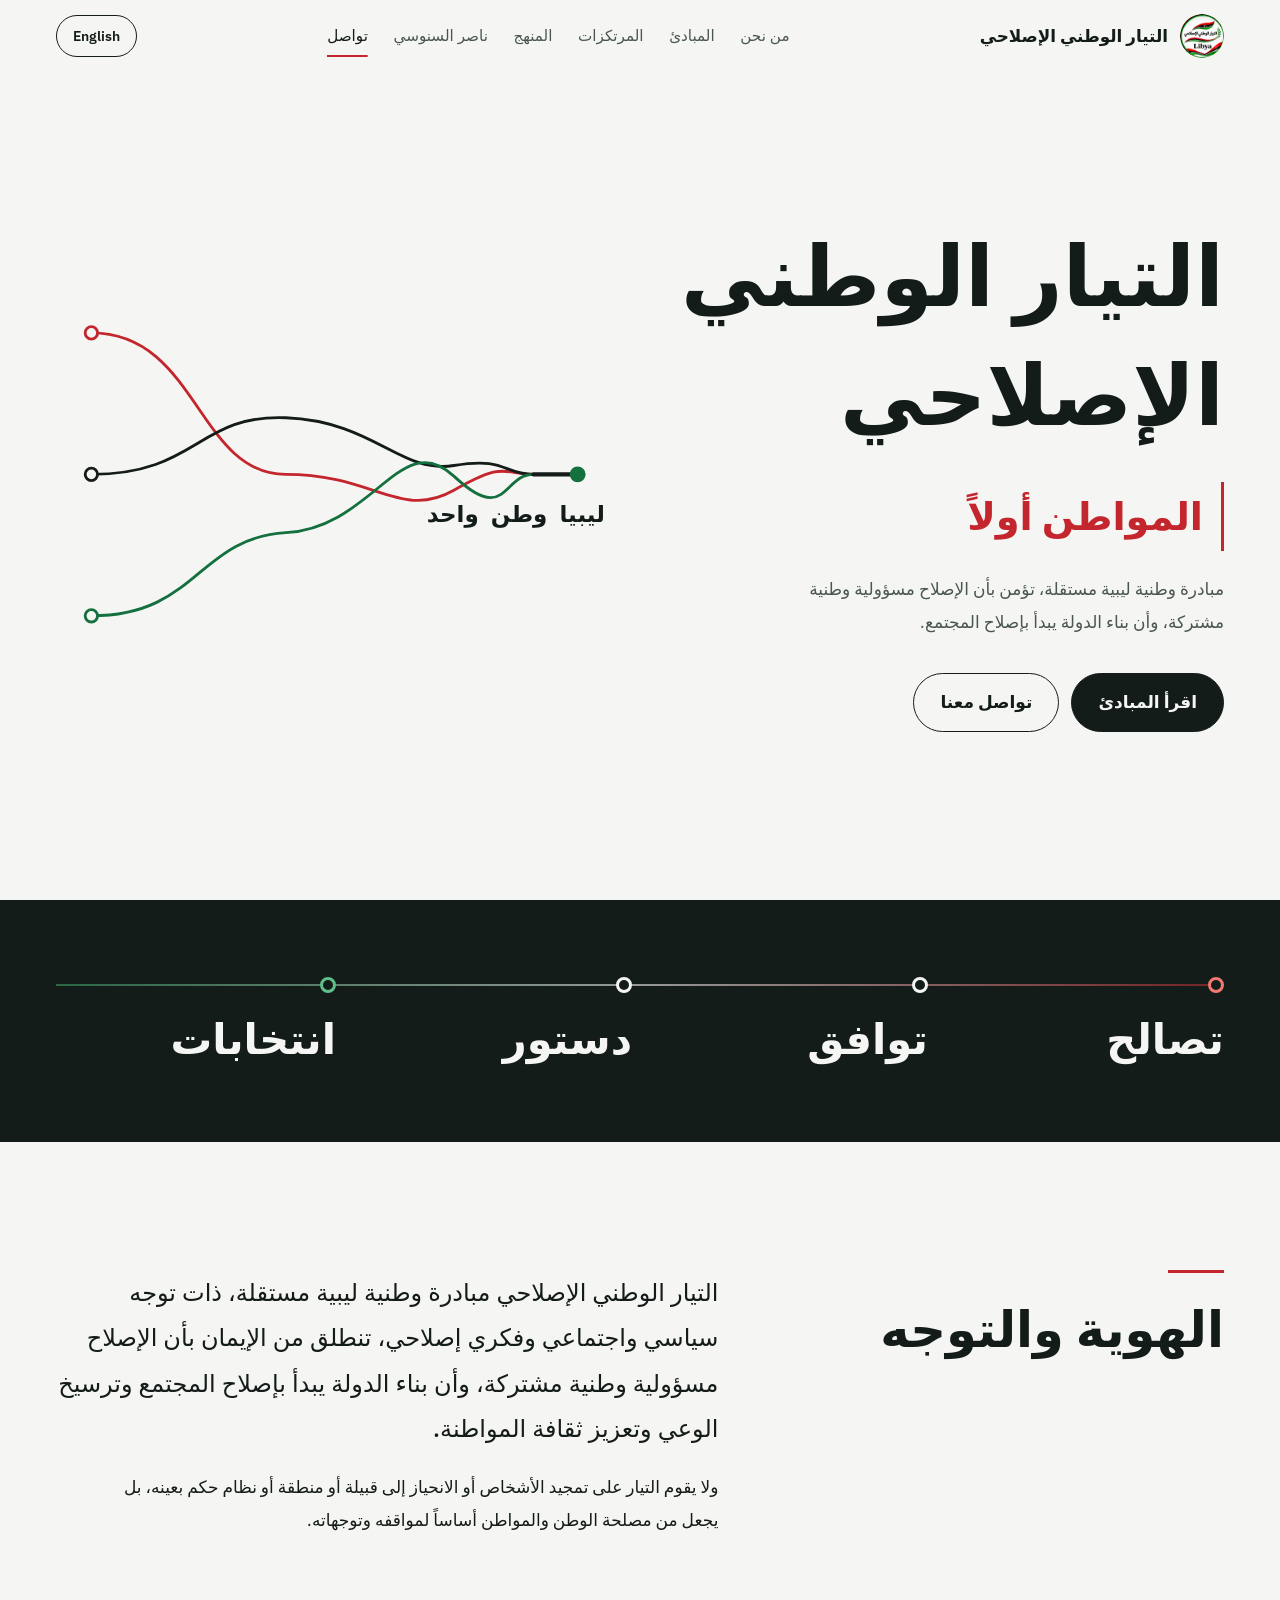
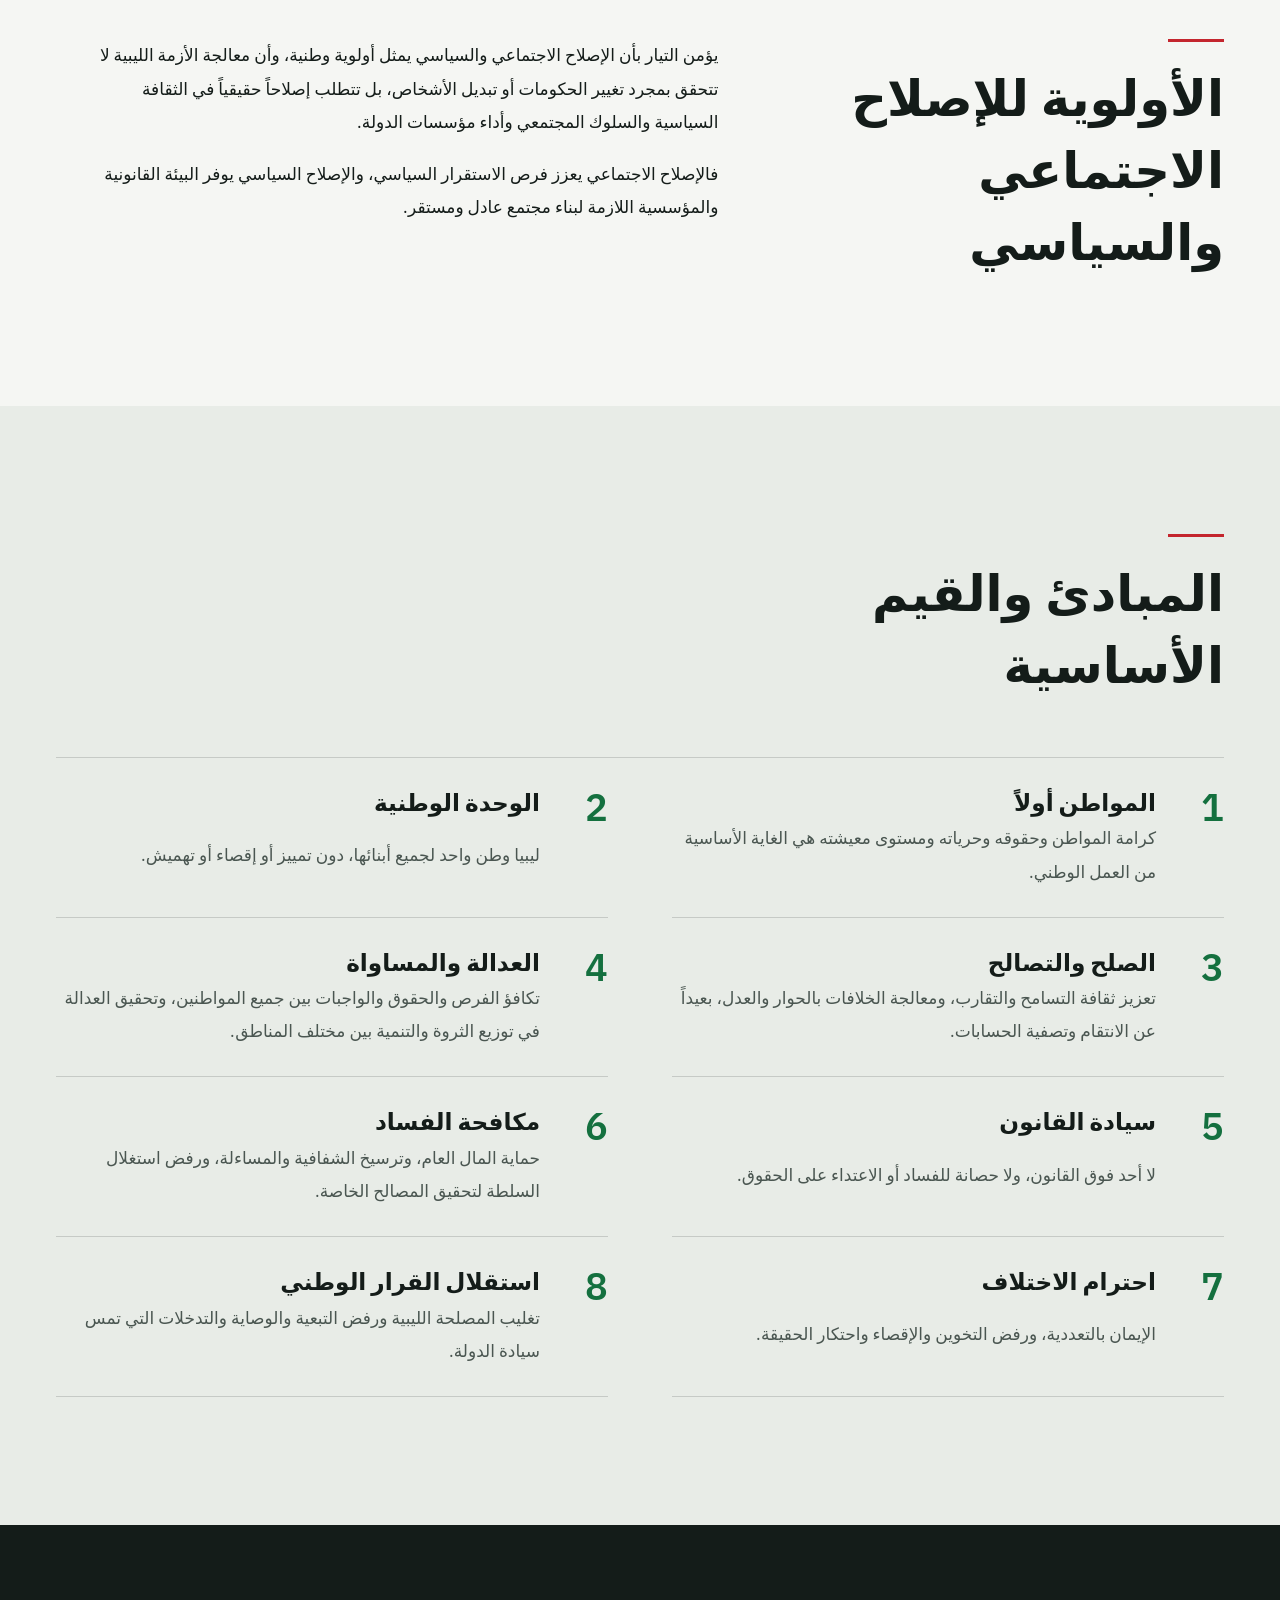
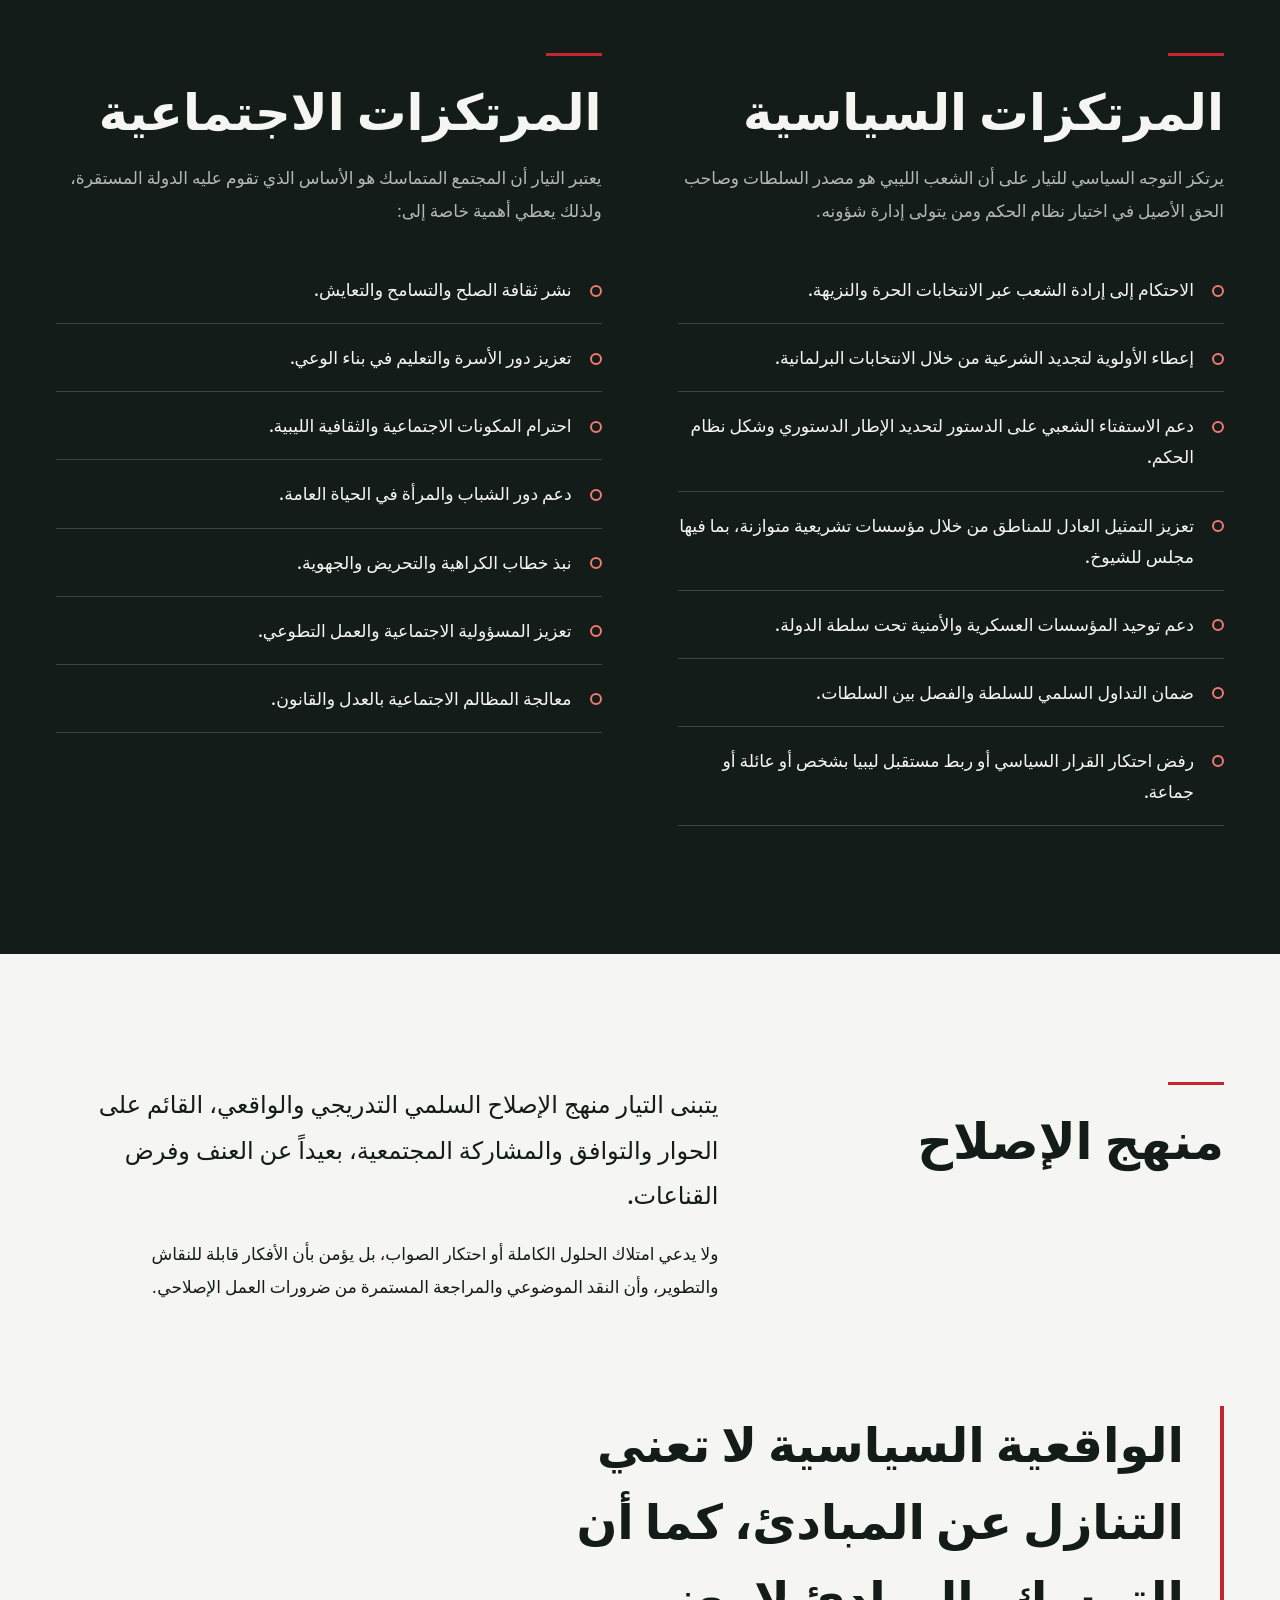
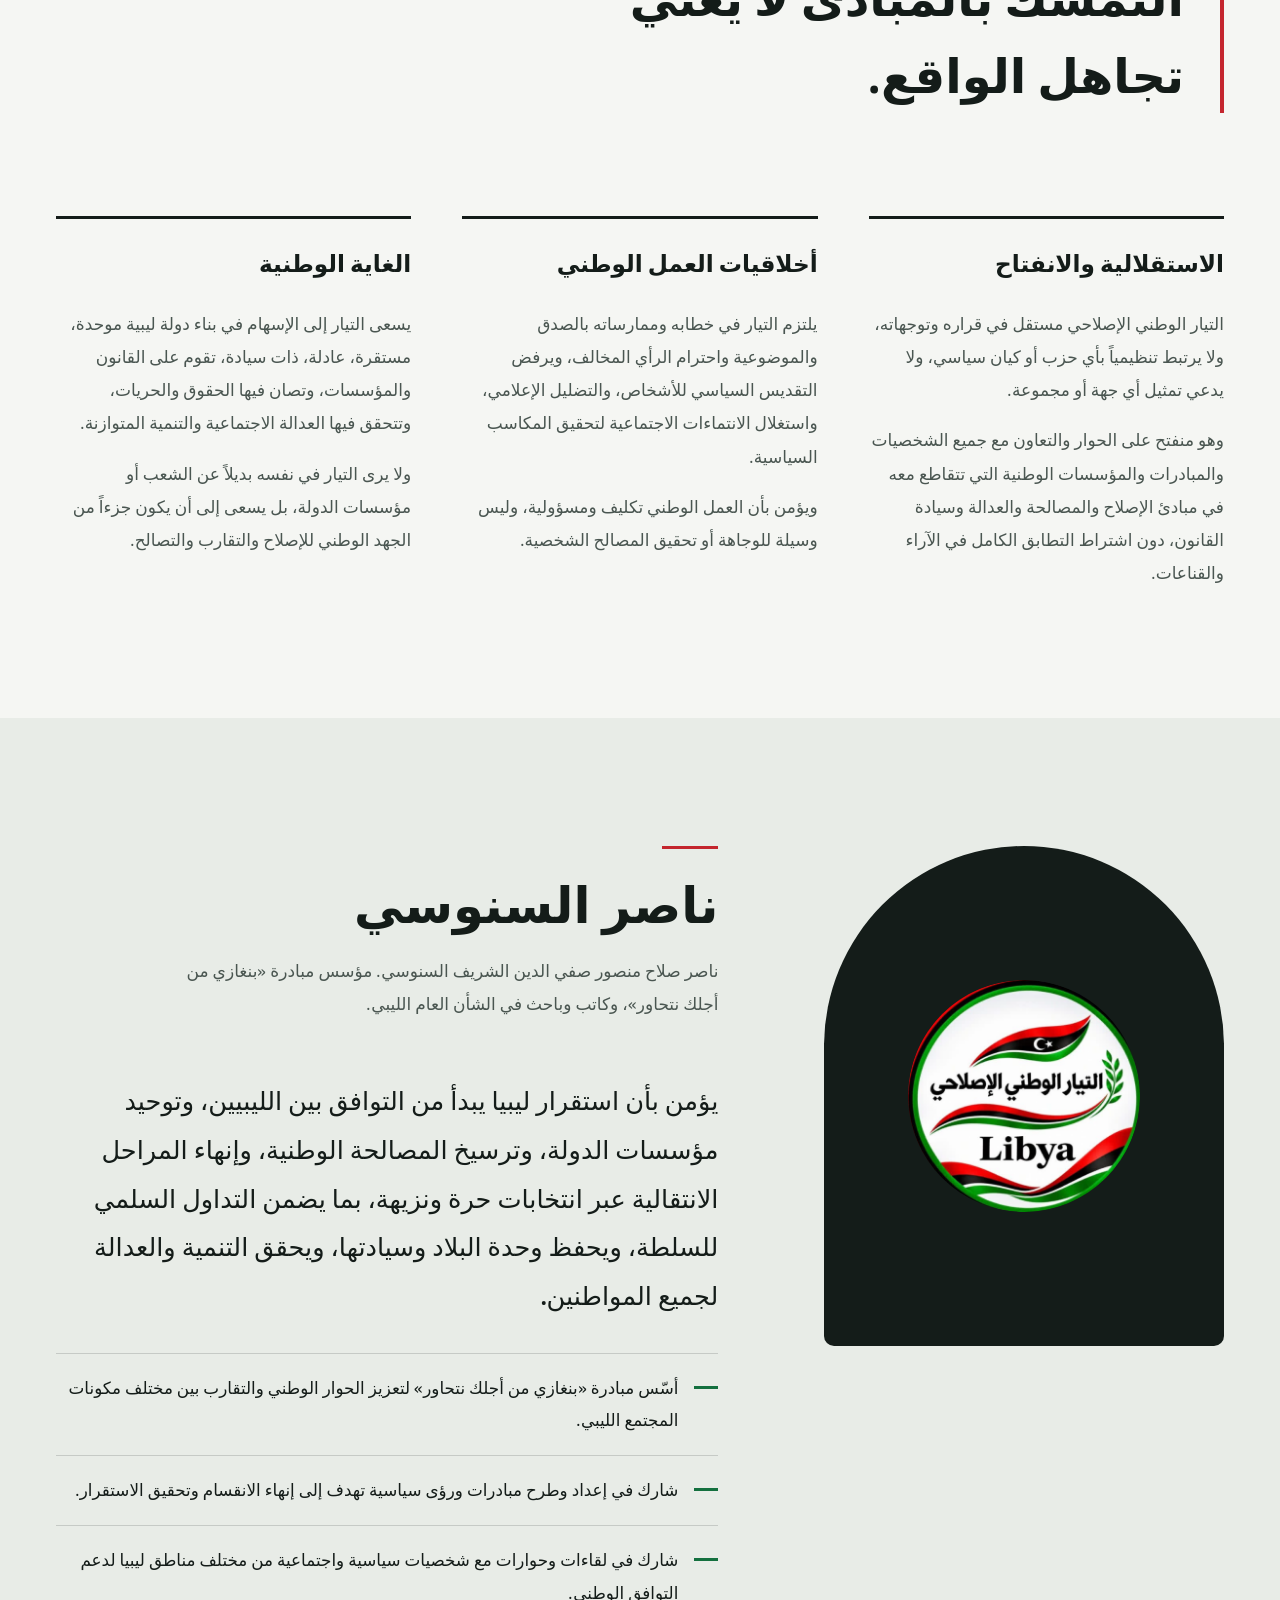
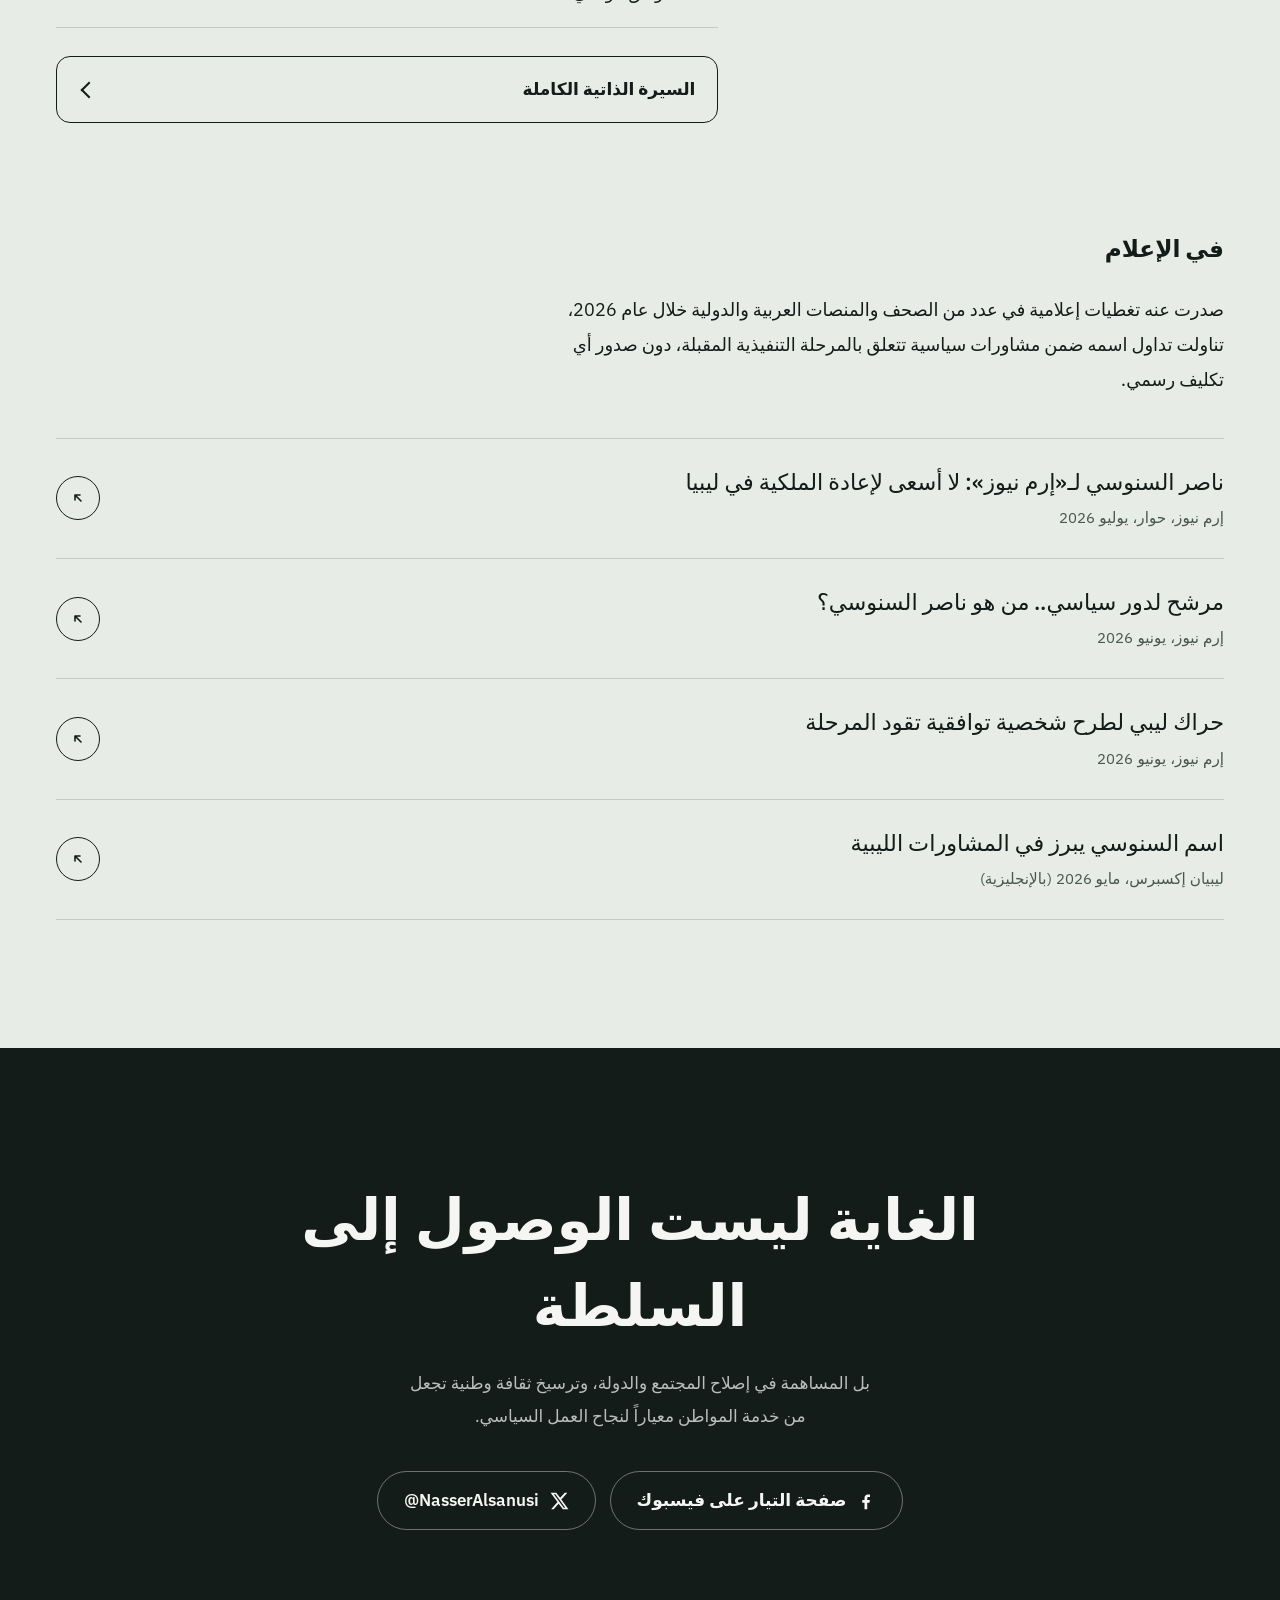
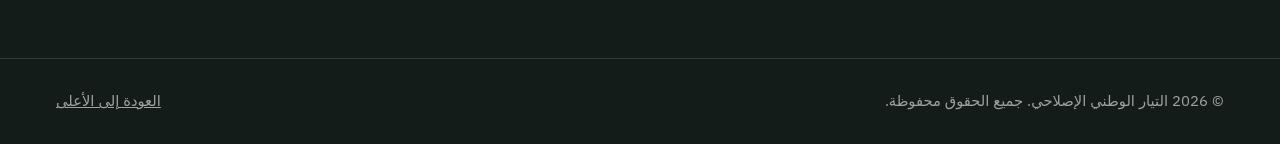
==== index.html @ 9b2177c9 "Add National Reform Current website (Arabic / English) Bilingual single-page site led by the movemen" ====
<!DOCTYPE html>
<html lang="ar" dir="rtl" class="no-js">
<head>
<meta charset="utf-8">
<meta name="viewport" content="width=device-width, initial-scale=1, viewport-fit=cover">
<title>التيار الوطني الإصلاحي | المواطن أولاً</title>
<meta name="description" content="التيار الوطني الإصلاحي: مبادرة وطنية ليبية مستقلة. تصالح، توافق، دستور، انتخابات. The National Reform Current: an independent Libyan national initiative. Reconciliation, consensus, constitution, elections.">
<meta name="theme-color" content="#F5F6F3">
<link rel="canonical" href="https://sheedosa.github.io/national-reform-current/">
<link rel="icon" href="assets/logo-112.png" type="image/png">
<link rel="apple-touch-icon" href="assets/logo.png">
<meta property="og:type" content="website">
<meta property="og:title" content="التيار الوطني الإصلاحي | National Reform Current">
<meta property="og:description" content="المواطن أولاً. تصالح، توافق، دستور، انتخابات.">
<meta property="og:url" content="https://sheedosa.github.io/national-reform-current/">
<meta property="og:image" content="https://sheedosa.github.io/national-reform-current/assets/og.png">
<meta property="og:locale" content="ar_LY">
<meta property="og:locale:alternate" content="en_GB">
<meta name="twitter:card" content="summary_large_image">
<link rel="preload" href="assets/fonts/reem-kufi-arabic-700-normal.woff2" as="font" type="font/woff2" crossorigin>
<link rel="preload" href="assets/fonts/ibm-plex-sans-arabic-arabic-400-normal.woff2" as="font" type="font/woff2" crossorigin>
<script>
(function(){var d=document.documentElement,l=null;d.classList.remove('no-js');d.classList.add('js');
try{l=new URLSearchParams(location.search).get('lang')||localStorage.getItem('lang')}catch(e){}
if(l==='en'){d.lang='en';d.dir='ltr';document.title='National Reform Current | The citizen first'}})();
</script>
<link rel="stylesheet" href="assets/styles.css">
<script type="application/ld+json">
{"@context":"https://schema.org","@type":"Organization","name":"التيار الوطني الإصلاحي","alternateName":"National Reform Current","slogan":"المواطن أولاً","description":"An independent Libyan national initiative with a reformist political, social and intellectual outlook.","url":"https://sheedosa.github.io/national-reform-current/","logo":"https://sheedosa.github.io/national-reform-current/assets/logo.png","areaServed":"Libya"}
</script>
</head>
<body>
<a class="skip" href="#main"><span class="ar">تخطَّ إلى المحتوى</span><span class="en">Skip to content</span></a>
<div class="thread" aria-hidden="true"><i></i></div>

<header class="site-header">
  <div class="wrap bar">
    <a class="brand" href="#top">
      <img src="assets/logo-112.png" width="44" height="44" alt="">
      <span class="nm"><span class="ar">التيار الوطني الإصلاحي</span><span class="en">National Reform Current</span></span>
    </a>
    <nav class="nav" id="nav" aria-label="Main">
      <a href="#identity"><span class="ar">من نحن</span><span class="en">Who we are</span></a>
      <a href="#principles"><span class="ar">المبادئ</span><span class="en">Principles</span></a>
      <a href="#foundations"><span class="ar">المرتكزات</span><span class="en">Foundations</span></a>
      <a href="#approach"><span class="ar">المنهج</span><span class="en">Approach</span></a>
      <a href="#nasser"><span class="ar">ناصر السنوسي</span><span class="en">Nasser Al-Senussi</span></a>
      <a href="#contact"><span class="ar">تواصل</span><span class="en">Contact</span></a>
    </nav>
    <div class="tools">
      <button class="lang" type="button"><span class="ar" lang="en">English</span><span class="en" lang="ar">العربية</span></button>
      <button class="menu-btn" type="button" aria-controls="nav" aria-expanded="false" aria-label="Menu"><span></span><span></span></button>
    </div>
  </div>
</header>

<main id="main">

<!-- ================= HERO ================= -->
<section class="hero" id="top">
  <div class="wrap hero-grid">
    <div>
      <h1>
        <span class="ar"><span class="l"><span>التيار الوطني</span></span><span class="l"><span>الإصلاحي</span></span></span>
        <span class="en"><span class="l"><span>National</span></span><span class="l"><span>Reform Current</span></span></span>
      </h1>
      <p class="lead fade d1">
        <span class="ar">المواطن أولاً</span>
        <span class="en">The citizen first</span>
      </p>
      <p class="roles fade d3">
        <span class="ar">مبادرة وطنية ليبية مستقلة، تؤمن بأن الإصلاح مسؤولية وطنية مشتركة، وأن بناء الدولة يبدأ بإصلاح المجتمع.</span>
        <span class="en">An independent Libyan national initiative, founded on the belief that reform is a shared national responsibility and that building the state begins with reforming society.</span>
      </p>
      <div class="cta fade d4">
        <a class="btn solid" href="#principles"><span class="ar">اقرأ المبادئ</span><span class="en">Read the principles</span></a>
        <a class="btn ghost" href="#contact"><span class="ar">تواصل معنا</span><span class="en">Contact us</span></a>
      </div>
    </div>

    <div class="weave" aria-hidden="true">
      <svg viewBox="0 70 600 460" role="presentation">
        <g class="flip">
          <path class="s1 draw" pathLength="1" d="M40,140 C160,140 160,300 260,300 S390,352 450,318 S505,300 540,300"/>
          <path class="s2 draw" pathLength="1" d="M40,300 C160,300 160,232 260,236 S390,300 450,290 S505,300 540,300"/>
          <path class="s3 draw" pathLength="1" d="M40,460 C160,460 160,372 260,366 S390,246 450,302 S505,300 540,300"/>
          <path class="one draw" pathLength="1" d="M540,300 H582"/>
          <circle class="dot s1" cx="40" cy="140" r="7"/><circle class="dot s2" cx="40" cy="300" r="7"/><circle class="dot s3" cx="40" cy="460" r="7"/>
          <circle class="ring" cx="590" cy="300" r="9"/>
        </g>
        <g class="ar" text-anchor="middle" direction="rtl">
          <text class="goal" x="520" y="354" word-spacing="8">ليبيا وطن واحد</text>
        </g>
        <g class="en" text-anchor="middle" direction="ltr">
          <text class="goal" x="92" y="354">One homeland</text>
        </g>
      </svg>
    </div>
  </div>
</section>

<!-- ================= SLOGAN ================= -->
<section class="slogan dark" aria-label="Slogan">
  <div class="wrap">
    <ol class="steps reveal">
      <li><span class="ar">تصالح</span><span class="en">Reconciliation</span></li>
      <li><span class="ar">توافق</span><span class="en">Consensus</span></li>
      <li><span class="ar">دستور</span><span class="en">Constitution</span></li>
      <li><span class="ar">انتخابات</span><span class="en">Elections</span></li>
    </ol>
  </div>
</section>

<!-- ================= IDENTITY ================= -->
<section class="section" id="identity">
  <div class="wrap split">
    <div class="head reveal">
      <h2><span class="ar">الهوية والتوجه</span><span class="en">Identity and direction</span></h2>
    </div>
    <div class="prose reveal">
      <p class="big">
        <span class="ar">التيار الوطني الإصلاحي مبادرة وطنية ليبية مستقلة، ذات توجه سياسي واجتماعي وفكري إصلاحي، تنطلق من الإيمان بأن الإصلاح مسؤولية وطنية مشتركة، وأن بناء الدولة يبدأ بإصلاح المجتمع وترسيخ الوعي وتعزيز ثقافة المواطنة.</span>
        <span class="en">The National Reform Current is an independent Libyan national initiative with a reformist political, social and intellectual outlook. It starts from the belief that reform is a shared national responsibility, and that building the state begins with reforming society, deepening awareness and strengthening a culture of citizenship.</span>
      </p>
      <p>
        <span class="ar">ولا يقوم التيار على تمجيد الأشخاص أو الانحياز إلى قبيلة أو منطقة أو نظام حكم بعينه، بل يجعل من مصلحة الوطن والمواطن أساساً لمواقفه وتوجهاته.</span>
        <span class="en">The Current is not built on glorifying individuals, nor on siding with any tribe, region or particular system of government. The interest of the country and the citizen is the basis of its positions.</span>
      </p>
    </div>
  </div>
  <div class="wrap split gap-top">
    <div class="head reveal">
      <h2><span class="ar">الأولوية للإصلاح الاجتماعي والسياسي</span><span class="en">Social and political reform come first</span></h2>
    </div>
    <div class="prose reveal">
      <p>
        <span class="ar">يؤمن التيار بأن الإصلاح الاجتماعي والسياسي يمثل أولوية وطنية، وأن معالجة الأزمة الليبية لا تتحقق بمجرد تغيير الحكومات أو تبديل الأشخاص، بل تتطلب إصلاحاً حقيقياً في الثقافة السياسية والسلوك المجتمعي وأداء مؤسسات الدولة.</span>
        <span class="en">The Current holds that social and political reform is a national priority. The Libyan crisis will not be resolved simply by changing governments or replacing individuals; it requires real reform of political culture, social conduct and the performance of state institutions.</span>
      </p>
      <p>
        <span class="ar">فالإصلاح الاجتماعي يعزز فرص الاستقرار السياسي، والإصلاح السياسي يوفر البيئة القانونية والمؤسسية اللازمة لبناء مجتمع عادل ومستقر.</span>
        <span class="en">Social reform improves the chances of political stability, and political reform provides the legal and institutional environment needed to build a just and stable society.</span>
      </p>
    </div>
  </div>
</section>

<!-- ================= PRINCIPLES ================= -->
<section class="section tint" id="principles">
  <div class="wrap">
    <div class="head reveal">
      <h2><span class="ar">المبادئ والقيم الأساسية</span><span class="en">Core principles and values</span></h2>
    </div>
    <ol class="principles reveal">
      <li><h3><span class="ar">المواطن أولاً</span><span class="en">The citizen first</span></h3><p><span class="ar">كرامة المواطن وحقوقه وحرياته ومستوى معيشته هي الغاية الأساسية من العمل الوطني.</span><span class="en">The citizen’s dignity, rights, freedoms and standard of living are the fundamental purpose of national work.</span></p></li>
      <li><h3><span class="ar">الوحدة الوطنية</span><span class="en">National unity</span></h3><p><span class="ar">ليبيا وطن واحد لجميع أبنائها، دون تمييز أو إقصاء أو تهميش.</span><span class="en">Libya is one homeland for all its people, without discrimination, exclusion or marginalisation.</span></p></li>
      <li><h3><span class="ar">الصلح والتصالح</span><span class="en">Peace and reconciliation</span></h3><p><span class="ar">تعزيز ثقافة التسامح والتقارب، ومعالجة الخلافات بالحوار والعدل، بعيداً عن الانتقام وتصفية الحسابات.</span><span class="en">Promoting a culture of tolerance and rapprochement, and resolving disputes through dialogue and justice, far from revenge and score-settling.</span></p></li>
      <li><h3><span class="ar">العدالة والمساواة</span><span class="en">Justice and equality</span></h3><p><span class="ar">تكافؤ الفرص والحقوق والواجبات بين جميع المواطنين، وتحقيق العدالة في توزيع الثروة والتنمية بين مختلف المناطق.</span><span class="en">Equal opportunities, rights and duties for all citizens, and a fair distribution of wealth and development across the regions.</span></p></li>
      <li><h3><span class="ar">سيادة القانون</span><span class="en">Rule of law</span></h3><p><span class="ar">لا أحد فوق القانون، ولا حصانة للفساد أو الاعتداء على الحقوق.</span><span class="en">No one is above the law, and there is no immunity for corruption or the violation of rights.</span></p></li>
      <li><h3><span class="ar">مكافحة الفساد</span><span class="en">Fighting corruption</span></h3><p><span class="ar">حماية المال العام، وترسيخ الشفافية والمساءلة، ورفض استغلال السلطة لتحقيق المصالح الخاصة.</span><span class="en">Protecting public money, entrenching transparency and accountability, and rejecting the use of power for private gain.</span></p></li>
      <li><h3><span class="ar">احترام الاختلاف</span><span class="en">Respect for difference</span></h3><p><span class="ar">الإيمان بالتعددية، ورفض التخوين والإقصاء واحتكار الحقيقة.</span><span class="en">Belief in pluralism, and rejection of accusations of treason, exclusion and any monopoly on truth.</span></p></li>
      <li><h3><span class="ar">استقلال القرار الوطني</span><span class="en">Independent national decision-making</span></h3><p><span class="ar">تغليب المصلحة الليبية ورفض التبعية والوصاية والتدخلات التي تمس سيادة الدولة.</span><span class="en">Putting Libya’s interest first and rejecting dependency, tutelage and interference that undermine the state’s sovereignty.</span></p></li>
    </ol>
  </div>
</section>

<!-- ================= FOUNDATIONS ================= -->
<section class="section dark" id="foundations">
  <div class="wrap two">
    <div class="reveal">
      <div class="head">
        <h2><span class="ar">المرتكزات السياسية</span><span class="en">Political foundations</span></h2>
        <p><span class="ar">يرتكز التوجه السياسي للتيار على أن الشعب الليبي هو مصدر السلطات وصاحب الحق الأصيل في اختيار نظام الحكم ومن يتولى إدارة شؤونه.</span><span class="en">The Current’s political outlook rests on the Libyan people being the source of authority, with the inherent right to choose their system of government and those who manage their affairs.</span></p>
      </div>
      <ul class="vision">
        <li><span class="ar">الاحتكام إلى إرادة الشعب عبر الانتخابات الحرة والنزيهة.</span><span class="en">Deferring to the will of the people through free and fair elections.</span></li>
        <li><span class="ar">إعطاء الأولوية لتجديد الشرعية من خلال الانتخابات البرلمانية.</span><span class="en">Prioritising the renewal of legitimacy through parliamentary elections.</span></li>
        <li><span class="ar">دعم الاستفتاء الشعبي على الدستور لتحديد الإطار الدستوري وشكل نظام الحكم.</span><span class="en">Supporting a popular referendum on the constitution to settle the constitutional framework and form of government.</span></li>
        <li><span class="ar">تعزيز التمثيل العادل للمناطق من خلال مؤسسات تشريعية متوازنة، بما فيها مجلس للشيوخ.</span><span class="en">Strengthening fair regional representation through balanced legislative institutions, including a senate.</span></li>
        <li><span class="ar">دعم توحيد المؤسسات العسكرية والأمنية تحت سلطة الدولة.</span><span class="en">Supporting the unification of military and security institutions under the authority of the state.</span></li>
        <li><span class="ar">ضمان التداول السلمي للسلطة والفصل بين السلطات.</span><span class="en">Guaranteeing the peaceful transfer of power and the separation of powers.</span></li>
        <li><span class="ar">رفض احتكار القرار السياسي أو ربط مستقبل ليبيا بشخص أو عائلة أو جماعة.</span><span class="en">Rejecting any monopoly on political decisions, or tying Libya’s future to one person, family or group.</span></li>
      </ul>
    </div>
    <div class="reveal">
      <div class="head">
        <h2><span class="ar">المرتكزات الاجتماعية</span><span class="en">Social foundations</span></h2>
        <p><span class="ar">يعتبر التيار أن المجتمع المتماسك هو الأساس الذي تقوم عليه الدولة المستقرة، ولذلك يعطي أهمية خاصة إلى:</span><span class="en">The Current sees a cohesive society as the foundation of a stable state, and so gives particular weight to:</span></p>
      </div>
      <ul class="vision">
        <li><span class="ar">نشر ثقافة الصلح والتسامح والتعايش.</span><span class="en">Spreading a culture of reconciliation, tolerance and coexistence.</span></li>
        <li><span class="ar">تعزيز دور الأسرة والتعليم في بناء الوعي.</span><span class="en">Strengthening the role of family and education in building awareness.</span></li>
        <li><span class="ar">احترام المكونات الاجتماعية والثقافية الليبية.</span><span class="en">Respecting Libya’s social and cultural components.</span></li>
        <li><span class="ar">دعم دور الشباب والمرأة في الحياة العامة.</span><span class="en">Supporting the role of young people and women in public life.</span></li>
        <li><span class="ar">نبذ خطاب الكراهية والتحريض والجهوية.</span><span class="en">Rejecting hate speech, incitement and regionalism.</span></li>
        <li><span class="ar">تعزيز المسؤولية الاجتماعية والعمل التطوعي.</span><span class="en">Encouraging social responsibility and volunteer work.</span></li>
        <li><span class="ar">معالجة المظالم الاجتماعية بالعدل والقانون.</span><span class="en">Addressing social grievances through justice and the law.</span></li>
      </ul>
    </div>
  </div>
</section>

<!-- ================= APPROACH ================= -->
<section class="section" id="approach">
  <div class="wrap split">
    <div class="head reveal">
      <h2><span class="ar">منهج الإصلاح</span><span class="en">The approach to reform</span></h2>
    </div>
    <div class="prose reveal">
      <p class="big">
        <span class="ar">يتبنى التيار منهج الإصلاح السلمي التدريجي والواقعي، القائم على الحوار والتوافق والمشاركة المجتمعية، بعيداً عن العنف وفرض القناعات.</span>
        <span class="en">The Current adopts peaceful, gradual and realistic reform, built on dialogue, consensus and public participation, far from violence and the imposition of convictions.</span>
      </p>
      <p>
        <span class="ar">ولا يدعي امتلاك الحلول الكاملة أو احتكار الصواب، بل يؤمن بأن الأفكار قابلة للنقاش والتطوير، وأن النقد الموضوعي والمراجعة المستمرة من ضرورات العمل الإصلاحي.</span>
        <span class="en">It does not claim to hold complete solutions or a monopoly on being right. Ideas are open to debate and development, and objective criticism and continuous review are necessities of reform work.</span>
      </p>
    </div>
  </div>
  <div class="wrap">
    <blockquote class="pull reveal">
      <span class="ar">الواقعية السياسية لا تعني التنازل عن المبادئ، كما أن التمسك بالمبادئ لا يعني تجاهل الواقع.</span>
      <span class="en">Political realism does not mean giving up principles, just as holding to principles does not mean ignoring reality.</span>
    </blockquote>
  </div>
  <div class="wrap trio">
    <article class="reveal">
      <h3 class="sub"><span class="ar">الاستقلالية والانفتاح</span><span class="en">Independence and openness</span></h3>
      <p><span class="ar">التيار الوطني الإصلاحي مستقل في قراره وتوجهاته، ولا يرتبط تنظيمياً بأي حزب أو كيان سياسي، ولا يدعي تمثيل أي جهة أو مجموعة.</span><span class="en">The Current is independent in its decisions and direction. It has no organisational ties to any party or political entity, and does not claim to represent any side or group.</span></p>
      <p><span class="ar">وهو منفتح على الحوار والتعاون مع جميع الشخصيات والمبادرات والمؤسسات الوطنية التي تتقاطع معه في مبادئ الإصلاح والمصالحة والعدالة وسيادة القانون، دون اشتراط التطابق الكامل في الآراء والقناعات.</span><span class="en">It is open to dialogue and cooperation with every national figure, initiative and institution that shares the principles of reform, reconciliation, justice and the rule of law, without requiring full agreement in views and convictions.</span></p>
    </article>
    <article class="reveal">
      <h3 class="sub"><span class="ar">أخلاقيات العمل الوطني</span><span class="en">The ethics of national work</span></h3>
      <p><span class="ar">يلتزم التيار في خطابه وممارساته بالصدق والموضوعية واحترام الرأي المخالف، ويرفض التقديس السياسي للأشخاص، والتضليل الإعلامي، واستغلال الانتماءات الاجتماعية لتحقيق المكاسب السياسية.</span><span class="en">In its words and conduct the Current commits to honesty, objectivity and respect for opposing views. It rejects the political sanctification of individuals, media disinformation, and the exploitation of social affiliations for political gain.</span></p>
      <p><span class="ar">ويؤمن بأن العمل الوطني تكليف ومسؤولية، وليس وسيلة للوجاهة أو تحقيق المصالح الشخصية.</span><span class="en">It believes national work is a duty and a responsibility, not a route to prestige or personal interest.</span></p>
    </article>
    <article class="reveal">
      <h3 class="sub"><span class="ar">الغاية الوطنية</span><span class="en">The national goal</span></h3>
      <p><span class="ar">يسعى التيار إلى الإسهام في بناء دولة ليبية موحدة، مستقرة، عادلة، ذات سيادة، تقوم على القانون والمؤسسات، وتصان فيها الحقوق والحريات، وتتحقق فيها العدالة الاجتماعية والتنمية المتوازنة.</span><span class="en">The Current seeks to contribute to building a unified, stable, just and sovereign Libyan state, founded on law and institutions, where rights and freedoms are protected and social justice and balanced development are achieved.</span></p>
      <p><span class="ar">ولا يرى التيار في نفسه بديلاً عن الشعب أو مؤسسات الدولة، بل يسعى إلى أن يكون جزءاً من الجهد الوطني للإصلاح والتقارب والتصالح.</span><span class="en">It does not see itself as a substitute for the people or the institutions of the state, but as part of the national effort for reform, rapprochement and reconciliation.</span></p>
    </article>
  </div>
</section>

<!-- ================= NASSER AL-SENUSSI ================= -->
<section class="section tint" id="nasser">
  <div class="wrap about-grid">
    <figure class="portrait reveal" role="img" aria-label="Nasser Al-Senussi">
      <img class="mark" src="assets/logo.png" width="238" height="238" alt="">
    </figure>
    <div class="reveal">
      <div class="head">
        <h2><span class="ar">ناصر السنوسي</span><span class="en">Nasser Al-Senussi</span></h2>
        <p><span class="ar">ناصر صلاح منصور صفي الدين الشريف السنوسي. مؤسس مبادرة «بنغازي من أجلك نتحاور»، وكاتب وباحث في الشأن العام الليبي.</span><span class="en">Nasser Salah Mansour Safi al-Din al-Sharif al-Senussi. Founder of the initiative “Benghazi, for your sake we talk”, and a writer and researcher on Libyan public affairs.</span></p>
      </div>
      <p class="statement">
        <span class="ar">يؤمن بأن استقرار ليبيا يبدأ من التوافق بين الليبيين، وتوحيد مؤسسات الدولة، وترسيخ المصالحة الوطنية، وإنهاء المراحل الانتقالية عبر انتخابات حرة ونزيهة، بما يضمن التداول السلمي للسلطة، ويحفظ وحدة البلاد وسيادتها، ويحقق التنمية والعدالة لجميع المواطنين.</span>
        <span class="en">He believes Libya’s stability begins with agreement among Libyans: unifying the institutions of the state, anchoring national reconciliation, and ending the transitional phases through free and fair elections. That path secures the peaceful transfer of power, protects the country’s unity and sovereignty, and brings development and justice to every citizen.</span>
      </p>

      <ul class="exp">
        <li><span><span class="ar">أسّس مبادرة «بنغازي من أجلك نتحاور» لتعزيز الحوار الوطني والتقارب بين مختلف مكونات المجتمع الليبي.</span><span class="en">Founded the initiative “Benghazi, for your sake we talk” to promote national dialogue and closer ties between the components of Libyan society.</span></span></li>
        <li><span><span class="ar">شارك في إعداد وطرح مبادرات ورؤى سياسية تهدف إلى إنهاء الانقسام وتحقيق الاستقرار.</span><span class="en">Helped draft and put forward political initiatives and proposals aimed at ending the division and achieving stability.</span></span></li>
        <li><span><span class="ar">شارك في لقاءات وحوارات مع شخصيات سياسية واجتماعية من مختلف مناطق ليبيا لدعم التوافق الوطني.</span><span class="en">Took part in meetings and dialogues with political and social figures from across Libya’s regions in support of national consensus.</span></span></li>
      </ul>

      <details class="cv">
        <summary><span><span class="ar">السيرة الذاتية الكاملة</span><span class="en">Full curriculum vitae</span></span><i aria-hidden="true"></i></summary>
        <div class="cv-body">
          <h3 class="sub"><span class="ar">الرؤية الوطنية</span><span class="en">National vision</span></h3>
          <ul class="plain">
            <li><span class="ar">إنهاء الانقسام السياسي والمؤسسي.</span><span class="en">End the political and institutional division.</span></li>
            <li><span class="ar">توحيد مؤسسات الدولة.</span><span class="en">Unify the institutions of the state.</span></li>
            <li><span class="ar">دعم المصالحة الوطنية.</span><span class="en">Support national reconciliation.</span></li>
            <li><span class="ar">ترسيخ سيادة القانون.</span><span class="en">Entrench the rule of law.</span></li>
            <li><span class="ar">دعم توحيد المؤسسة العسكرية.</span><span class="en">Support the unification of the military.</span></li>
            <li><span class="ar">إجراء انتخابات حرة ونزيهة وفق قاعدة قانونية متوافق عليها.</span><span class="en">Hold free and fair elections on an agreed legal basis.</span></li>
            <li><span class="ar">بناء دولة المؤسسات والشفافية والمساءلة.</span><span class="en">Build a state of institutions, transparency and accountability.</span></li>
            <li><span class="ar">تحقيق العدالة في توزيع الثروة والتنمية بين جميع المناطق.</span><span class="en">Share wealth and development fairly across every region.</span></li>
          </ul>

          <h3 class="sub"><span class="ar">المؤهلات العلمية</span><span class="en">Education</span></h3>
          <ol class="edu">
            <li><span class="yr">2000</span><span><span class="ar">دبلوم تخصصي في الحاسب الآلي (برمجة وصيانة الحاسب الآلي).</span><span class="en">Specialised diploma in computing (computer programming and maintenance).</span></span></li>
            <li><span class="yr">2013</span><span><span class="ar">برنامج إعداد القيادات، كلية محمد بن راشد للإدارة الحكومية.</span><span class="en">Leadership development programme, Mohammed Bin Rashid School of Government.</span></span></li>
          </ol>

          <h3 class="sub"><span class="ar">البرامج التدريبية</span><span class="en">Training programmes</span></h3>
          <ul class="tags">
            <li><span class="ar">القيادة والإدارة</span><span class="en">Leadership and management</span></li>
            <li><span class="ar">التخطيط الاستراتيجي</span><span class="en">Strategic planning</span></li>
            <li><span class="ar">إدارة الأداء المؤسسي</span><span class="en">Institutional performance management</span></li>
            <li><span class="ar">المحاسبة والرقابة المالية</span><span class="en">Accounting and financial control</span></li>
            <li><span class="ar">إعداد وإدارة الموازنات</span><span class="en">Budget preparation and management</span></li>
            <li><span class="ar">إدارة المشاريع</span><span class="en">Project management</span></li>
            <li><span class="ar">التحليل الفني للأسواق المالية</span><span class="en">Technical analysis of financial markets</span></li>
            <li><span class="ar">التأهيل السياسي وإدارة الحوار</span><span class="en">Political training and dialogue management</span></li>
            <li><span class="ar">النظام المالي والضريبي</span><span class="en">Financial and tax systems</span></li>
          </ul>

          <h3 class="sub"><span class="ar">المهارات</span><span class="en">Skills</span></h3>
          <ul class="tags">
            <li><span class="ar">القيادة</span><span class="en">Leadership</span></li>
            <li><span class="ar">إدارة الأزمات</span><span class="en">Crisis management</span></li>
            <li><span class="ar">بناء التوافقات</span><span class="en">Consensus building</span></li>
            <li><span class="ar">التفاوض</span><span class="en">Negotiation</span></li>
            <li><span class="ar">إدارة فرق العمل</span><span class="en">Team management</span></li>
            <li><span class="ar">التخطيط الاستراتيجي</span><span class="en">Strategic planning</span></li>
            <li><span class="ar">الاتصال والإعلام السياسي</span><span class="en">Political communication and media</span></li>
            <li><span class="ar">إعداد السياسات العامة</span><span class="en">Public policy development</span></li>
          </ul>

          <h3 class="sub"><span class="ar">مجالات الاهتمام</span><span class="en">Areas of interest</span></h3>
          <ul class="tags">
            <li><span class="ar">الإصلاح السياسي</span><span class="en">Political reform</span></li>
            <li><span class="ar">الإدارة العامة</span><span class="en">Public administration</span></li>
            <li><span class="ar">بناء السلام</span><span class="en">Peacebuilding</span></li>
            <li><span class="ar">التنمية الاقتصادية</span><span class="en">Economic development</span></li>
            <li><span class="ar">الحوكمة الرشيدة</span><span class="en">Good governance</span></li>
            <li><span class="ar">مكافحة الفساد</span><span class="en">Anti-corruption</span></li>
            <li><span class="ar">تطوير الخدمات العامة</span><span class="en">Improving public services</span></li>
          </ul>

          <dl class="facts">
            <div><dt><span class="ar">الجنسية</span><span class="en">Nationality</span></dt><dd><span class="ar">ليبي</span><span class="en">Libyan</span></dd></div>
            <div><dt><span class="ar">الحالة الاجتماعية</span><span class="en">Marital status</span></dt><dd><span class="ar">متزوج</span><span class="en">Married</span></dd></div>
          </dl>
        </div>
      </details>
    </div>
  </div>

  <div class="wrap gap-top" id="media">
    <h3 class="sub reveal"><span class="ar">في الإعلام</span><span class="en">In the media</span></h3>
    <p class="note reveal">
      <span class="ar">صدرت عنه تغطيات إعلامية في عدد من الصحف والمنصات العربية والدولية خلال عام 2026، تناولت تداول اسمه ضمن مشاورات سياسية تتعلق بالمرحلة التنفيذية المقبلة، دون صدور أي تكليف رسمي.</span>
      <span class="en">During 2026, a number of Arab and international newspapers and platforms reported that his name was being discussed in political consultations on the next executive phase. No official mandate has been issued.</span>
    </p>
    <div class="press reveal">
      <a href="https://www.eremnews.com/news/arab-world/ve22swu" target="_blank" rel="noopener">
        <span><span class="t"><span class="ar">ناصر السنوسي لـ«إرم نيوز»: لا أسعى لإعادة الملكية في ليبيا</span><span class="en">Nasser Al-Senussi to Erem News: I am not seeking to restore the monarchy in Libya</span></span><br><span class="m"><span class="ar">إرم نيوز، حوار، يوليو 2026</span><span class="en">Erem News, interview, July 2026 (in Arabic)</span></span></span>
        <span class="go" aria-hidden="true"><svg viewBox="0 0 16 16"><path d="M5 11l6-6M6 5h5v5" fill="none" stroke="currentColor" stroke-width="1.6" stroke-linecap="round" stroke-linejoin="round"/></svg></span>
      </a>
      <a href="https://www.eremnews.com/news/arab-world/4ln2w0z" target="_blank" rel="noopener">
        <span><span class="t"><span class="ar">مرشح لدور سياسي.. من هو ناصر السنوسي؟</span><span class="en">Tipped for a political role: who is Nasser Al-Senussi?</span></span><br><span class="m"><span class="ar">إرم نيوز، يونيو 2026</span><span class="en">Erem News, June 2026 (in Arabic)</span></span></span>
        <span class="go" aria-hidden="true"><svg viewBox="0 0 16 16"><path d="M5 11l6-6M6 5h5v5" fill="none" stroke="currentColor" stroke-width="1.6" stroke-linecap="round" stroke-linejoin="round"/></svg></span>
      </a>
      <a href="https://www.eremnews.com/news/arab-world/vxaowx4" target="_blank" rel="noopener">
        <span><span class="t"><span class="ar">حراك ليبي لطرح شخصية توافقية تقود المرحلة</span><span class="en">A Libyan push to put forward a consensus figure to lead the next phase</span></span><br><span class="m"><span class="ar">إرم نيوز، يونيو 2026</span><span class="en">Erem News, June 2026 (in Arabic)</span></span></span>
        <span class="go" aria-hidden="true"><svg viewBox="0 0 16 16"><path d="M5 11l6-6M6 5h5v5" fill="none" stroke="currentColor" stroke-width="1.6" stroke-linecap="round" stroke-linejoin="round"/></svg></span>
      </a>
      <a href="https://www.libyanexpress.com/senussi-name-emerges-in-libya-talks/" target="_blank" rel="noopener">
        <span><span class="t"><span class="ar">اسم السنوسي يبرز في المشاورات الليبية</span><span class="en">Senussi name emerges in Libya talks</span></span><br><span class="m"><span class="ar">ليبيان إكسبرس، مايو 2026 (بالإنجليزية)</span><span class="en">Libyan Express, May 2026</span></span></span>
        <span class="go" aria-hidden="true"><svg viewBox="0 0 16 16"><path d="M5 11l6-6M6 5h5v5" fill="none" stroke="currentColor" stroke-width="1.6" stroke-linecap="round" stroke-linejoin="round"/></svg></span>
      </a>
    </div>
  </div>
</section>

<!-- ================= CONTACT ================= -->
<section class="section dark contact" id="contact">
  <div class="wrap reveal">
    <h2><span class="ar">الغاية ليست الوصول إلى السلطة</span><span class="en">The goal is not to reach power</span></h2>
    <p><span class="ar">بل المساهمة في إصلاح المجتمع والدولة، وترسيخ ثقافة وطنية تجعل من خدمة المواطن معياراً لنجاح العمل السياسي.</span><span class="en">It is to help reform society and the state, and to establish a national culture in which serving the citizen is the measure of political success.</span></p>
    <div class="links">
      <a href="https://www.facebook.com/share/p/1E5SBUVaTP/" target="_blank" rel="noopener"><svg viewBox="0 0 24 24" aria-hidden="true"><path d="M13.5 22v-8h2.7l.4-3.200h-3.100V8.700c0-.9.300-1.600 1.600-1.600h1.700V4.200c-.3 0-1.300-.1-2.500-.1-2.400 0-4.100 1.500-4.100 4.200v2.500H7.500V14h2.700v8h3.300z"/></svg><span class="ar">صفحة التيار على فيسبوك</span><span class="en">The Current on Facebook</span></a>
      <a href="https://x.com/NasserAlsanusi" target="_blank" rel="noopener"><svg viewBox="0 0 24 24" aria-hidden="true"><path d="M18.900 2H22l-7.200 8.300L23.300 22h-6.600l-5.200-6.800L5.600 22H2.500l7.700-8.800L1.900 2h6.800l4.700 6.200L18.900 2zm-1.200 18h1.800L7.700 3.900H5.800L17.700 20z"/></svg><span dir="ltr">@NasserAlsanusi</span></a>
      <a id="mail" href="#" hidden><svg viewBox="0 0 24 24" aria-hidden="true"><path d="M3 5h18a1 1 0 011 1v12a1 1 0 01-1 1H3a1 1 0 01-1-1V6a1 1 0 011-1zm9 7.700L4.600 7h14.800L12 12.700zM4 8.500V17h16V8.500l-8 6.100-8-6.100z" fill-rule="evenodd"/></svg><span class="ar">البريد الإلكتروني</span><span class="en">Email</span></a>
    </div>
  </div>
</section>

</main>

<footer class="site-footer">
  <div class="wrap">
    <span><span class="ar">© 2026 التيار الوطني الإصلاحي. جميع الحقوق محفوظة.</span><span class="en">© 2026 National Reform Current. All rights reserved.</span></span>
    <a href="#top"><span class="ar">العودة إلى الأعلى</span><span class="en">Back to top</span></a>
  </div>
</footer>

<script src="assets/main.js" defer></script>
</body>
</html>
---- assets/styles.css ----
/* ==========================================================
   Nasser Al-Senussi — official website
   Palette: sea-salt paper, deep Mediterranean ink, sea teal, brass
   ========================================================== */

@font-face{font-family:"Reem Kufi";font-weight:500;font-display:swap;src:url(fonts/reem-kufi-arabic-500-normal.woff2) format("woff2");unicode-range:U+0600-06FF,U+0750-077F,U+0870-088E,U+0890-0891,U+0898-08E1,U+08E3-08FF,U+200C-200E,U+2010-2011,U+204F,U+2E41,U+FB50-FDFF,U+FE70-FE74,U+FE76-FEFC}
@font-face{font-family:"Reem Kufi";font-weight:700;font-display:swap;src:url(fonts/reem-kufi-arabic-700-normal.woff2) format("woff2");unicode-range:U+0600-06FF,U+0750-077F,U+0870-088E,U+0890-0891,U+0898-08E1,U+08E3-08FF,U+200C-200E,U+2010-2011,U+204F,U+2E41,U+FB50-FDFF,U+FE70-FE74,U+FE76-FEFC}
@font-face{font-family:"Reem Kufi";font-weight:500;font-display:swap;src:url(fonts/reem-kufi-latin-500-normal.woff2) format("woff2");unicode-range:U+0000-00FF,U+0131,U+0152-0153,U+02BB-02BC,U+02C6,U+02DA,U+02DC,U+2000-206F,U+20AC,U+2122,U+2191,U+2193,U+2212,U+2215,U+FEFF,U+FFFD}
@font-face{font-family:"Reem Kufi";font-weight:700;font-display:swap;src:url(fonts/reem-kufi-latin-700-normal.woff2) format("woff2");unicode-range:U+0000-00FF,U+0131,U+0152-0153,U+02BB-02BC,U+02C6,U+02DA,U+02DC,U+2000-206F,U+20AC,U+2122,U+2191,U+2193,U+2212,U+2215,U+FEFF,U+FFFD}
@font-face{font-family:"Plex Arabic";font-weight:400;font-display:swap;src:url(fonts/ibm-plex-sans-arabic-arabic-400-normal.woff2) format("woff2")}
@font-face{font-family:"Plex Arabic";font-weight:500;font-display:swap;src:url(fonts/ibm-plex-sans-arabic-arabic-500-normal.woff2) format("woff2")}
@font-face{font-family:"Plex Arabic";font-weight:600;font-display:swap;src:url(fonts/ibm-plex-sans-arabic-arabic-600-normal.woff2) format("woff2")}
@font-face{font-family:"Plex Latin";font-weight:400;font-display:swap;src:url(fonts/ibm-plex-sans-latin-400-normal.woff2) format("woff2")}
@font-face{font-family:"Plex Latin";font-weight:500;font-display:swap;src:url(fonts/ibm-plex-sans-latin-500-normal.woff2) format("woff2")}
@font-face{font-family:"Plex Latin";font-weight:600;font-display:swap;src:url(fonts/ibm-plex-sans-latin-600-normal.woff2) format("woff2")}

:root{
  --paper:#F5F6F3;
  --paper-2:#E8ECE7;
  --ink:#141C19;
  --ink-soft:#4A5651;
  --sea:#14703F;      /* flag green, used for accents and links */
  --brass:#C4262E;    /* flag red, used for rules and focus */
  --brass-soft:#F07A72;
  --line:rgba(20,28,25,.16);
  --display:"Reem Kufi","Plex Arabic","Plex Latin",system-ui,sans-serif;
  --body:"Plex Latin","Plex Arabic",system-ui,-apple-system,"Segoe UI",Tahoma,sans-serif;
  --wrap:1180px;
  --gutter:clamp(20px,5vw,56px);
  --ease:cubic-bezier(.2,.7,.2,1);
}
html[lang="ar"]{--body:"Plex Arabic","Plex Latin",system-ui,-apple-system,"Segoe UI",Tahoma,sans-serif}

*,*::before,*::after{box-sizing:border-box}
html{scroll-behavior:smooth;scroll-padding-top:84px;-webkit-text-size-adjust:100%}
body{margin:0;background:var(--paper);color:var(--ink);font-family:var(--body);font-size:1.0625rem;line-height:1.75;-webkit-font-smoothing:antialiased;overflow-x:hidden}
html[lang="ar"] body{line-height:1.95}
h1,h2,h3,p,ul,ol,figure,blockquote{margin:0}
ul,ol{padding:0;list-style:none}
a{color:inherit}
img,svg{display:block;max-width:100%}
:focus-visible{outline:3px solid var(--brass);outline-offset:3px;border-radius:4px}
::selection{background:var(--ink);color:var(--paper)}

/* ---------- language switching ---------- */
html[lang="ar"] .en,html[lang="en"] .ar{display:none!important}
body.lang-fade main,body.lang-fade .site-header,body.lang-fade .site-footer{opacity:0}
main,.site-header,.site-footer{transition:opacity .22s ease}

.wrap{width:min(100% - 2*var(--gutter),var(--wrap));margin-inline:auto}
.skip{position:absolute;inset-inline-start:12px;top:-60px;background:var(--ink);color:var(--paper);padding:10px 16px;border-radius:6px;z-index:100;transition:top .2s}
.skip:focus{top:12px}

/* ---------- scroll thread ---------- */
.thread{position:fixed;inset-block:0;inset-inline-start:0;width:3px;z-index:60;pointer-events:none}
.thread i{display:block;width:100%;height:100%;background:linear-gradient(var(--brass),var(--sea));transform-origin:top;transform:scaleY(var(--p,0))}

/* ---------- header ---------- */
.site-header{position:fixed;inset-inline:0;top:0;z-index:50;transition:transform .35s var(--ease),background .3s,box-shadow .3s,opacity .22s}
.site-header.scrolled{background:rgba(245,246,243,.9);backdrop-filter:blur(12px);-webkit-backdrop-filter:blur(12px);box-shadow:0 1px 0 var(--line)}
.site-header.hide{transform:translateY(-100%)}
.bar{display:flex;align-items:center;justify-content:space-between;gap:16px;height:72px}
.brand{display:flex;align-items:center;gap:12px;text-decoration:none;font-family:var(--display);font-weight:700;font-size:1.05rem;letter-spacing:0}
.brand img{width:44px;height:44px;flex:none;border-radius:50%}
.nav{display:flex;align-items:center;gap:clamp(14px,2vw,28px)}
.nav a{text-decoration:none;font-size:.95rem;font-weight:500;color:var(--ink-soft);padding:6px 0;background:linear-gradient(var(--brass),var(--brass)) no-repeat 0 100%/0 2px;transition:color .2s,background-size .3s var(--ease)}
html[dir="rtl"] .nav a{background-position:100% 100%}
.nav a:hover,.nav a.active{color:var(--ink);background-size:100% 2px}
.tools{display:flex;align-items:center;gap:10px}
.lang{font:600 .9rem/1 var(--body);color:var(--ink);background:transparent;border:1.5px solid var(--ink);border-radius:999px;padding:10px 16px;min-height:42px;cursor:pointer;transition:background .2s,color .2s}
.lang:hover{background:var(--ink);color:var(--paper)}
.menu-btn{display:none;width:44px;height:44px;border:0;background:transparent;cursor:pointer;position:relative}
.menu-btn span{position:absolute;inset-inline:10px;height:2px;background:var(--ink);transition:transform .3s var(--ease),top .3s var(--ease)}
.menu-btn span:first-child{top:17px}.menu-btn span:last-child{top:26px}
.menu-open .menu-btn span:first-child{top:21px;transform:rotate(45deg)}
.menu-open .menu-btn span:last-child{top:21px;transform:rotate(-45deg)}

/* ---------- hero ---------- */
.hero{position:relative;min-height:100svh;display:grid;align-items:center;padding-block:120px 72px;overflow:hidden}
.hero-grid{display:grid;grid-template-columns:minmax(0,1.05fr) minmax(0,.95fr);gap:clamp(24px,4vw,64px);align-items:center}
.hero h1{font-family:var(--display);font-weight:700;font-size:clamp(2.5rem,6.6vw,5.4rem);line-height:1.08;letter-spacing:-.01em}
html[lang="ar"] .hero h1{line-height:1.25;letter-spacing:0}
.hero h1 .l{display:block;overflow:hidden;padding-block:.08em}
.hero h1 .l>span{display:inline-block}
.fullname{margin-top:18px;color:var(--ink-soft);font-size:1rem}
.lead{margin-top:28px;font-family:var(--display);font-size:clamp(1.6rem,3.2vw,2.4rem);line-height:1.5;max-width:30ch;font-weight:700;color:var(--brass);padding-inline-start:18px;border-inline-start:3px solid var(--brass)}
html[lang="ar"] .lead{line-height:1.8}
.roles{margin-top:22px;color:var(--ink-soft);max-width:44ch}
.cta{display:flex;flex-wrap:wrap;gap:12px;margin-top:34px}
.btn{display:inline-flex;align-items:center;justify-content:center;min-height:50px;padding:12px 26px;border-radius:999px;font-weight:600;text-decoration:none;border:1.5px solid var(--ink);transition:background .25s,color .25s,transform .25s var(--ease)}
.btn:active{transform:scale(.97)}
.btn.solid{background:var(--ink);color:var(--paper)}
.btn.solid:hover{background:var(--sea);border-color:var(--sea)}
.btn.ghost:hover{background:var(--ink);color:var(--paper)}

.weave{position:relative}
.weave svg{width:100%;height:auto;overflow:visible}
html[dir="ltr"] .weave svg .flip{transform:scaleX(-1);transform-origin:300px 0}
.weave path{fill:none;stroke-linecap:round;stroke-width:3.2}
.weave .s1{stroke:var(--brass)}.weave .s2{stroke:var(--ink)}.weave .s3{stroke:var(--sea)}
.weave .one{stroke:var(--ink);stroke-width:5}
.weave .draw{stroke-dasharray:1;stroke-dashoffset:1}
.weave text{font-family:var(--body);font-size:19px;font-weight:500;fill:var(--ink-soft)}
.weave .goal{font-family:var(--display);font-size:26px;font-weight:700;fill:var(--ink)}
.weave .dot{fill:var(--paper);stroke-width:3.2}
.weave .ring{fill:var(--sea)}

/* load sequence */
.js .hero h1 .l>span{transform:translateY(110%)}
.js .hero .fade{opacity:0;transform:translateY(14px)}
.js .weave .lbl,.js .weave .dot,.js .weave .ring,.js .weave .goal{opacity:0}
.js.ready .hero h1 .l>span{transform:none;transition:transform .9s var(--ease)}
.js.ready .hero h1 .l:nth-child(2)>span{transition-delay:.1s}
.js.ready .hero .fade{opacity:1;transform:none;transition:opacity .8s ease,transform .8s var(--ease)}
.js.ready .hero .fade.d1{transition-delay:.35s}.js.ready .hero .fade.d2{transition-delay:.5s}.js.ready .hero .fade.d3{transition-delay:.65s}.js.ready .hero .fade.d4{transition-delay:.8s}
.js.ready .weave .lbl,.js.ready .weave .dot{opacity:1;transition:opacity .6s ease .3s}
.js.ready .weave .draw{animation:draw 2.2s var(--ease) .45s forwards}
.js.ready .weave .s2.draw{animation-delay:.6s}.js.ready .weave .s3.draw{animation-delay:.75s}
.js.ready .weave .one.draw{animation:draw .7s ease-out 2.5s forwards}
.js.ready .weave .ring,.js.ready .weave .goal{opacity:1;transition:opacity .7s ease 3s}
@keyframes draw{to{stroke-dashoffset:0}}
.no-js .weave .draw{stroke-dashoffset:0}

/* ---------- sections ---------- */
.section{padding-block:clamp(72px,10vw,132px)}
.section.tint{background:var(--paper-2)}
.section.dark{background:var(--ink);color:var(--paper)}
.head{display:grid;gap:14px;margin-bottom:clamp(32px,5vw,56px);max-width:56ch}
.head h2{font-family:var(--display);font-weight:700;font-size:clamp(1.9rem,4.4vw,3.1rem);line-height:1.2}
html[lang="ar"] .head h2{line-height:1.45}
.head h2::before{content:"";display:block;width:56px;height:3px;background:var(--brass);margin-bottom:20px}
.head p{color:var(--ink-soft)}
.dark .head p{color:rgba(241,244,242,.72)}

.reveal{opacity:0;transform:translateY(22px);transition:opacity .8s ease,transform .8s var(--ease)}
.reveal.in,.no-js .reveal{opacity:1;transform:none}

/* about */
.about-grid{display:grid;grid-template-columns:minmax(0,.8fr) minmax(0,1.2fr);gap:clamp(28px,5vw,80px);align-items:start}
.portrait{position:relative;aspect-ratio:4/5;border-radius:200px 200px 10px 10px;background:var(--ink);overflow:hidden;display:grid;place-items:center;max-width:400px}
.portrait .mark{width:58%;height:auto;border-radius:50%}
.portrait img.photo{position:absolute;inset:0;width:100%;height:100%;object-fit:cover}
.statement{font-weight:500;font-size:clamp(1.2rem,2.1vw,1.6rem);line-height:1.65}
html[lang="ar"] .statement{line-height:1.9}
.facts{margin-top:36px;display:grid;grid-template-columns:repeat(2,minmax(0,1fr));gap:0 32px;border-top:1px solid var(--line)}
.facts div{padding:16px 0;border-bottom:1px solid var(--line)}
.facts dt{font-size:.875rem;color:var(--ink-soft)}
.facts dd{margin:0;font-weight:600}
.facts .wide{grid-column:1/-1}

/* vision list */
.vision{display:grid;grid-template-columns:repeat(2,minmax(0,1fr));gap:0 clamp(24px,5vw,72px)}
.vision li{position:relative;padding:22px 0 22px;padding-inline-start:30px;border-bottom:1px solid rgba(241,244,242,.18);font-size:clamp(1.1rem,1.7vw,1.3rem);font-weight:500;line-height:1.6}
html[lang="ar"] .vision li{line-height:1.8}
.vision li::before{content:"";position:absolute;inset-inline-start:0;top:calc(22px + .62em);width:12px;height:12px;border-radius:50%;border:2.5px solid var(--brass-soft);transition:background .3s}
.vision li:hover::before{background:var(--brass-soft)}

/* initiative */
.initiative{display:grid;grid-template-columns:minmax(0,1fr) minmax(0,1fr);gap:clamp(28px,5vw,80px);align-items:center}
.initiative h2{font-family:var(--display);font-weight:700;font-size:clamp(2.2rem,5.6vw,4.2rem);line-height:1.2}
html[lang="ar"] .initiative h2{line-height:1.45}
.initiative .kicker{color:var(--sea);font-weight:600;margin-bottom:14px}
.initiative p.body{font-size:1.15rem;max-width:46ch}

/* experience */
.exp{display:grid;gap:0;border-top:1px solid var(--line)}
.exp li{padding:24px 0;border-bottom:1px solid var(--line);font-size:1.12rem;max-width:none;display:grid;grid-template-columns:24px 1fr;gap:16px;align-items:start}
.exp li::before{content:"";width:24px;height:3px;background:var(--sea);margin-top:.85em}

.cols{display:grid;grid-template-columns:repeat(2,minmax(0,1fr));gap:clamp(36px,6vw,88px);margin-top:clamp(48px,7vw,88px)}
.sub{font-family:var(--display);font-weight:700;font-size:1.45rem;margin-bottom:22px}
.edu li{display:grid;grid-template-columns:76px 1fr;gap:16px;padding:16px 0;border-bottom:1px solid var(--line)}
.edu .yr{font-family:var(--display);font-weight:700;font-size:1.3rem;color:var(--sea);line-height:1.5}
.tags{display:flex;flex-wrap:wrap;gap:10px}
.tags li{padding:8px 16px;border:1.5px solid var(--line);border-radius:999px;font-size:.98rem;font-weight:500;background:var(--paper);transition:border-color .2s,transform .25s var(--ease)}
.tags li:hover{border-color:var(--sea);transform:translateY(-2px)}
.plain li{padding:11px 0;border-bottom:1px solid var(--line);font-weight:500}

/* media */
.note{max-width:62ch;font-size:1.12rem}
.press{margin-top:40px;border-top:1px solid var(--line)}
.press a{display:grid;grid-template-columns:minmax(0,1fr) auto;gap:8px 28px;align-items:center;padding:24px 0;border-bottom:1px solid var(--line);text-decoration:none;transition:padding .3s var(--ease),background .3s}
.press a:hover{padding-inline:16px;background:rgba(20,112,63,.07)}
.press .t{font-family:var(--display);font-weight:500;font-size:clamp(1.1rem,1.9vw,1.4rem);line-height:1.5}
html[lang="ar"] .press .t{line-height:1.7}
.press .m{color:var(--ink-soft);font-size:.95rem}
.press .go{width:44px;height:44px;border-radius:50%;border:1.5px solid var(--ink);display:grid;place-items:center;transition:background .25s,color .25s}
.press a:hover .go{background:var(--ink);color:var(--paper)}
.press .go svg{width:16px;height:16px}
html[dir="rtl"] .press .go svg{transform:scaleX(-1)}

/* contact */
.contact{text-align:center}
.contact h2{font-family:var(--display);font-weight:700;font-size:clamp(2rem,5vw,3.6rem);line-height:1.25;max-width:20ch;margin-inline:auto}
html[lang="ar"] .contact h2{line-height:1.5}
.contact p{margin:18px auto 0;max-width:48ch;color:rgba(241,244,242,.75)}
.links{display:flex;flex-wrap:wrap;justify-content:center;gap:14px;margin-top:38px}
.links a{display:inline-flex;align-items:center;gap:10px;min-height:54px;padding:12px 26px;border-radius:999px;border:1.5px solid rgba(241,244,242,.4);text-decoration:none;font-weight:600;transition:background .25s,color .25s,border-color .25s}
.links a:hover{background:var(--paper);color:var(--ink);border-color:var(--paper)}
.links svg{width:20px;height:20px;fill:currentColor}
.links [hidden]{display:none}

.site-footer{background:var(--ink);color:rgba(241,244,242,.62);border-top:1px solid rgba(241,244,242,.14);padding-block:28px;font-size:.92rem}
.site-footer .wrap{display:flex;flex-wrap:wrap;justify-content:space-between;gap:10px}
.site-footer a{color:inherit}

/* ---------- responsive ---------- */
@media (max-width:900px){
  .menu-btn{display:block}
  .nav{position:fixed;inset:0;top:0;background:var(--paper);flex-direction:column;justify-content:center;gap:6px;opacity:0;visibility:hidden;transition:opacity .3s,visibility .3s;z-index:-1}
  .nav a{font-family:var(--display);font-weight:700;font-size:1.7rem;color:var(--ink);padding:10px 0;transform:translateY(14px);opacity:0;transition:transform .45s var(--ease),opacity .45s}
  .menu-open .nav{opacity:1;visibility:visible}
  .menu-open .nav a{transform:none;opacity:1}
  .menu-open .nav a:nth-child(2){transition-delay:.04s}.menu-open .nav a:nth-child(3){transition-delay:.08s}.menu-open .nav a:nth-child(4){transition-delay:.12s}.menu-open .nav a:nth-child(5){transition-delay:.16s}.menu-open .nav a:nth-child(6){transition-delay:.2s}
  .menu-open{overflow:hidden}
  .menu-open .site-header{background:var(--paper);transform:none!important}
  .hero{padding-block:104px 56px;min-height:auto}
  .hero-grid,.about-grid,.initiative{grid-template-columns:1fr}
  .weave{order:2;max-width:460px;margin-inline:auto;width:100%}
  .portrait{max-width:260px}
  .vision,.cols{grid-template-columns:1fr}
  .press a{grid-template-columns:1fr auto}
}
@media (max-width:520px){
  body{font-size:1rem}
  .brand .nm{font-size:.98rem}
  .facts{grid-template-columns:1fr}
  .btn{flex:1 1 auto}
  .links a{width:100%;justify-content:center}
  .lang{padding:10px 13px}
}

@media (prefers-reduced-motion:reduce){
  html{scroll-behavior:auto}
  *,*::before,*::after{animation-duration:.01ms!important;animation-delay:0s!important;transition-duration:.01ms!important;transition-delay:0s!important}
  .reveal{opacity:1;transform:none}
}
@media print{.site-header,.thread,.cta,.menu-btn{display:none}.reveal{opacity:1;transform:none}.section.dark{background:#fff;color:#000}}

/* ---------- movement sections ---------- */
.slogan{padding-block:clamp(44px,6vw,80px);background:var(--ink);color:var(--paper)}
.steps{display:grid;grid-template-columns:repeat(4,minmax(0,1fr));gap:16px;position:relative;counter-reset:s}
.steps::before{content:"";position:absolute;inset-inline:0;top:7px;height:2px;background:linear-gradient(90deg,var(--brass),#fff 50%,#3FA36C);opacity:.55;transform:scaleX(0);transform-origin:inline-start;transition:transform 1.4s var(--ease) .2s}
html[dir="rtl"] .steps::before{transform-origin:right;background:linear-gradient(270deg,var(--brass),#fff 50%,#3FA36C)}
html[dir="ltr"] .steps::before{transform-origin:left}
.steps.in::before,.no-js .steps::before{transform:scaleX(1)}
.steps li{position:relative;padding-top:34px;font-family:var(--display);font-weight:700;font-size:clamp(1.25rem,3.4vw,2.6rem);line-height:1.3}
.steps li::before{content:"";position:absolute;top:0;inset-inline-start:0;width:16px;height:16px;border-radius:50%;background:var(--ink);border:3px solid var(--paper)}
.steps li:first-child::before{border-color:var(--brass-soft)}.steps li:last-child::before{border-color:#5FBF8A}
.split{display:grid;grid-template-columns:minmax(0,.8fr) minmax(0,1.2fr);gap:clamp(20px,5vw,80px);align-items:start}
.split .head{margin-bottom:0}
.gap-top{margin-top:clamp(56px,8vw,104px)}
.prose p{max-width:62ch}
.prose p+p{margin-top:1.1em}
.prose .big{font-size:clamp(1.2rem,2vw,1.5rem);font-weight:500;line-height:1.65}
html[lang="ar"] .prose .big{line-height:1.9}
.principles{display:grid;grid-template-columns:repeat(2,minmax(0,1fr));gap:0 clamp(28px,5vw,72px);counter-reset:p;border-top:1px solid var(--line)}
.principles li{counter-increment:p;display:grid;grid-template-columns:56px 1fr;gap:4px 12px;padding:28px 0;border-bottom:1px solid var(--line)}
.principles li::before{content:counter(p);grid-row:1/3;font-family:var(--display);font-weight:700;font-size:2.4rem;line-height:1.1;color:var(--sea)}
.principles h3{font-family:var(--display);font-weight:700;font-size:1.45rem;line-height:1.4}
.principles p{color:var(--ink-soft);grid-column:2}
.two{display:grid;grid-template-columns:repeat(2,minmax(0,1fr));gap:clamp(48px,6vw,96px)}
.two .vision{grid-template-columns:1fr}
.two .vision li{font-size:1.08rem;padding-block:18px}
.two .vision li::before{top:calc(18px + .6em)}
.two .head{margin-bottom:28px}
.pull{margin-block:clamp(56px,8vw,104px);padding-inline-start:clamp(20px,3vw,36px);border-inline-start:4px solid var(--brass);font-family:var(--display);font-weight:700;font-size:clamp(1.6rem,4vw,3rem);line-height:1.4;max-width:24ch}
html[lang="ar"] .pull{line-height:1.6}
.trio{display:grid;grid-template-columns:repeat(3,minmax(0,1fr));gap:clamp(28px,4vw,56px)}
.trio article{border-top:3px solid var(--ink);padding-top:22px}
.trio p{color:var(--ink-soft)}
.trio p+p{margin-top:1em}
#nasser .exp{margin-top:32px}
#nasser .exp li{font-size:1.05rem;padding:18px 0}
.cv{margin-top:28px;border:1.5px solid var(--ink);border-radius:14px;overflow:hidden}
.cv summary{list-style:none;cursor:pointer;display:flex;align-items:center;justify-content:space-between;gap:16px;padding:16px 22px;font-weight:600;min-height:56px}
.cv summary::-webkit-details-marker{display:none}
.cv summary i{width:12px;height:12px;border-inline-end:2px solid;border-bottom:2px solid;transform:rotate(45deg);transition:transform .3s var(--ease);margin-inline-end:4px}
.cv[open] summary i{transform:rotate(-135deg)}
.cv summary:hover{background:rgba(20,28,25,.05)}
.cv-body{padding:8px 22px 26px;animation:open .45s var(--ease)}
.cv-body .sub{margin-top:28px;margin-bottom:14px;font-size:1.25rem}
.cv-body .facts{margin-top:28px}
@keyframes open{from{opacity:0;transform:translateY(-8px)}}
#media .note{margin-top:4px}
@media (max-width:900px){
  .split,.two,.trio,.principles{grid-template-columns:1fr}
  .split .head{margin-bottom:8px}
  .steps{grid-template-columns:repeat(2,minmax(0,1fr));gap:28px 16px}
  .steps::before{display:none}
  .steps li{padding-top:0;padding-inline-start:28px}
  .steps li::before{top:.45em;background:var(--brass);border-color:var(--ink)}
  .steps li:nth-child(n+3)::before{background:#3FA36C}
}
@media (max-width:520px){
  .principles li{grid-template-columns:44px 1fr}
  .principles li::before{font-size:2rem}
}
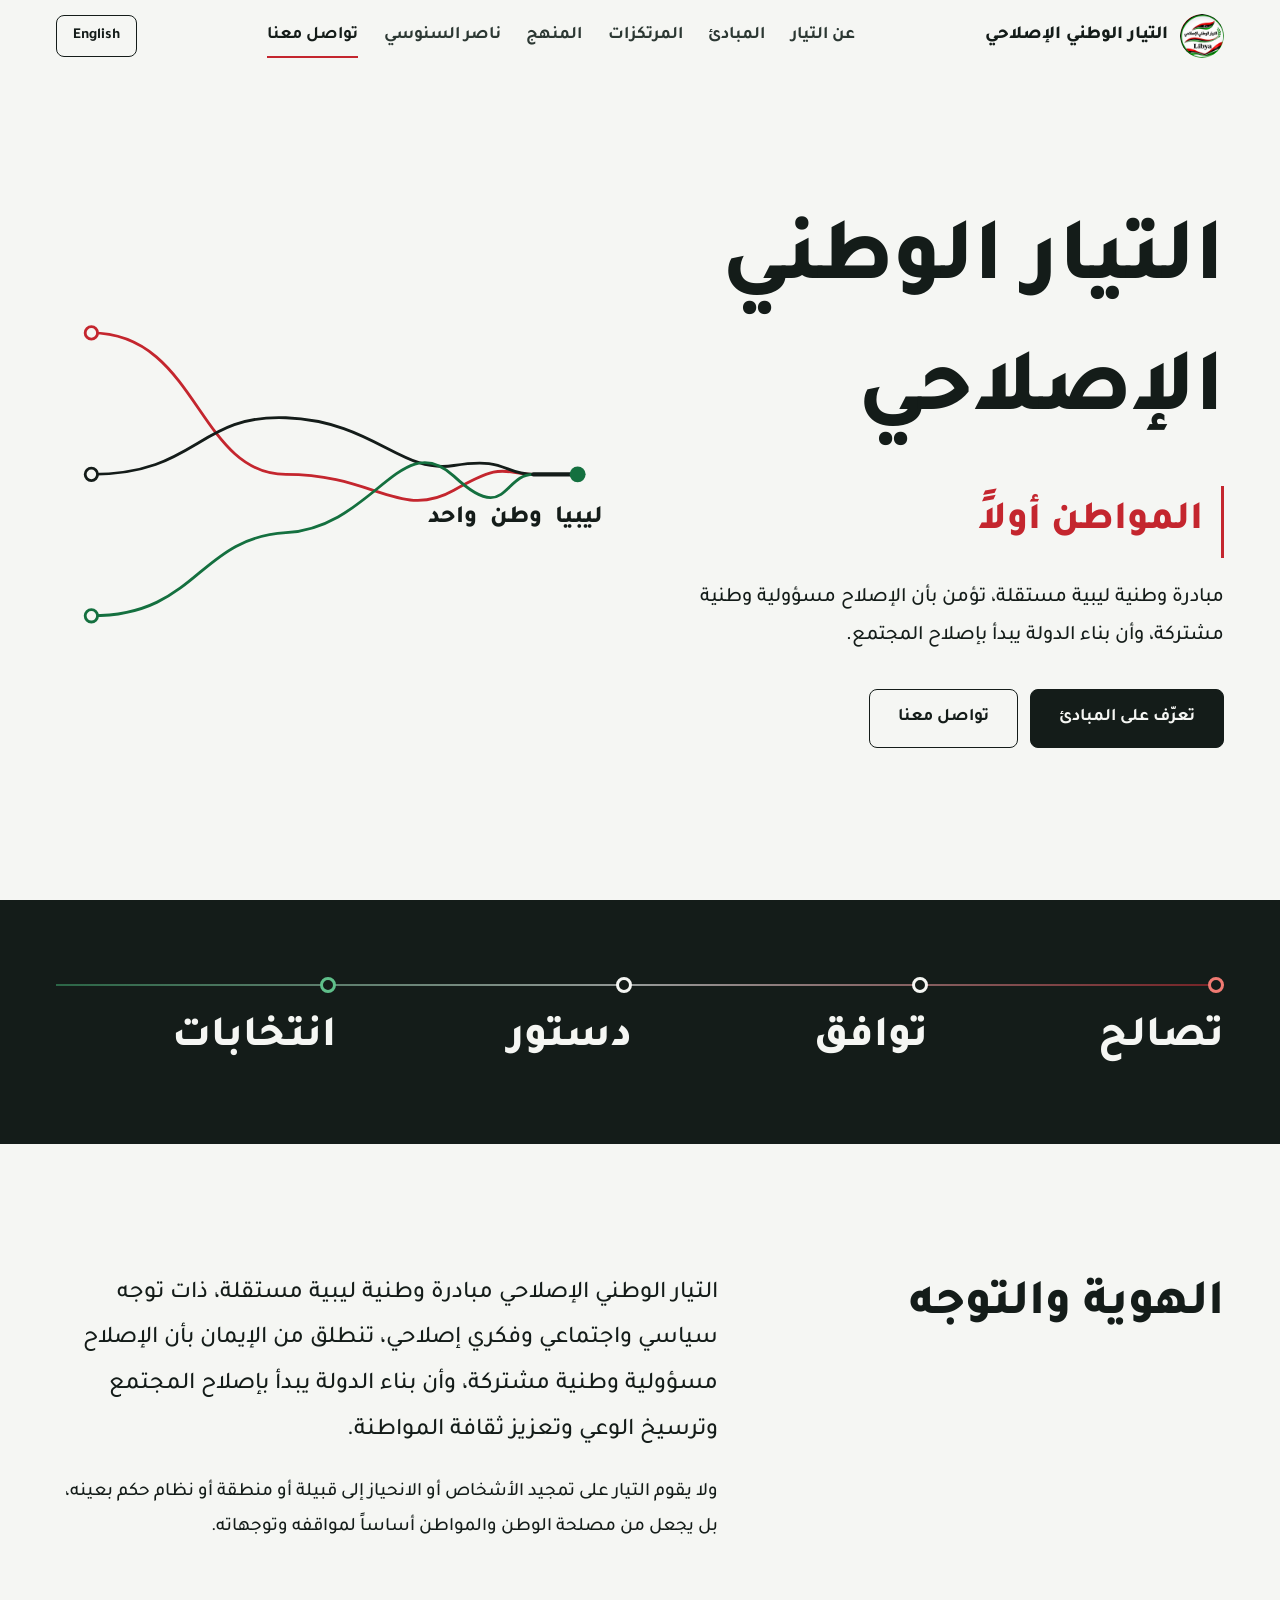
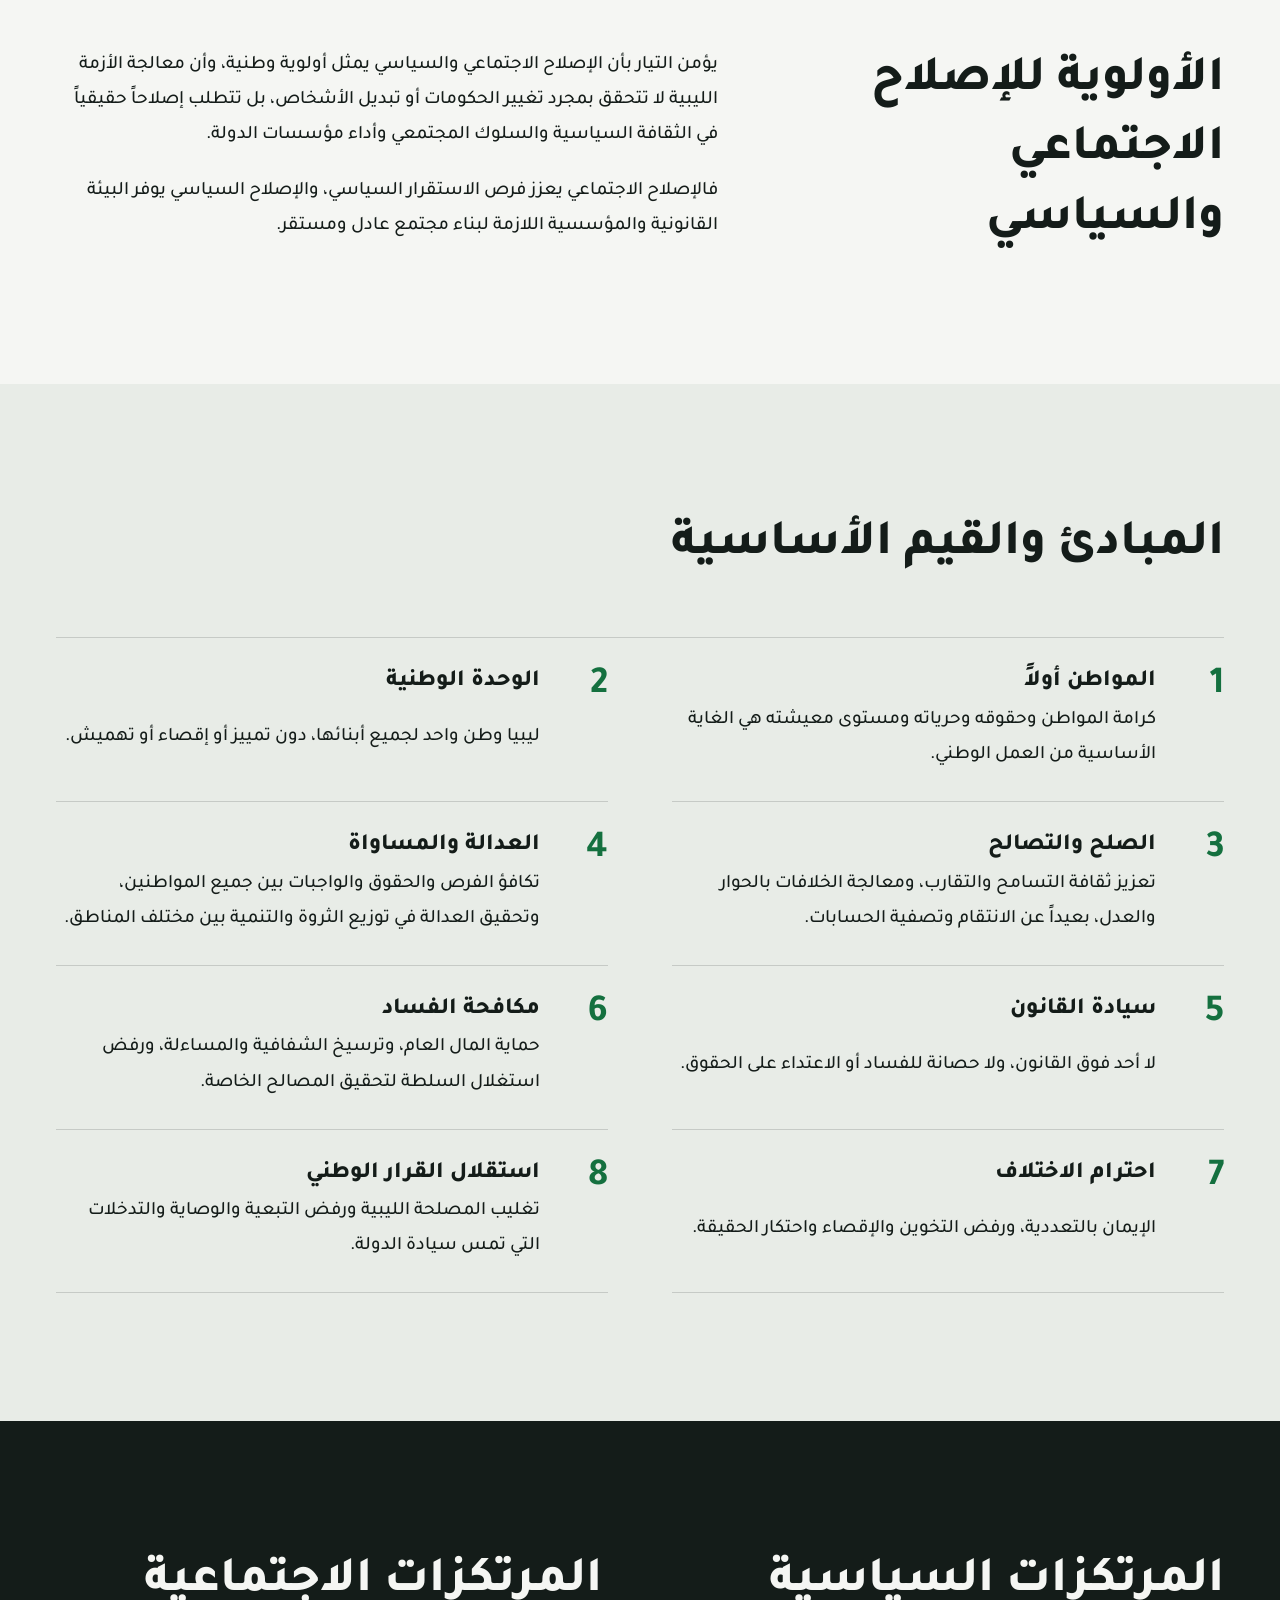
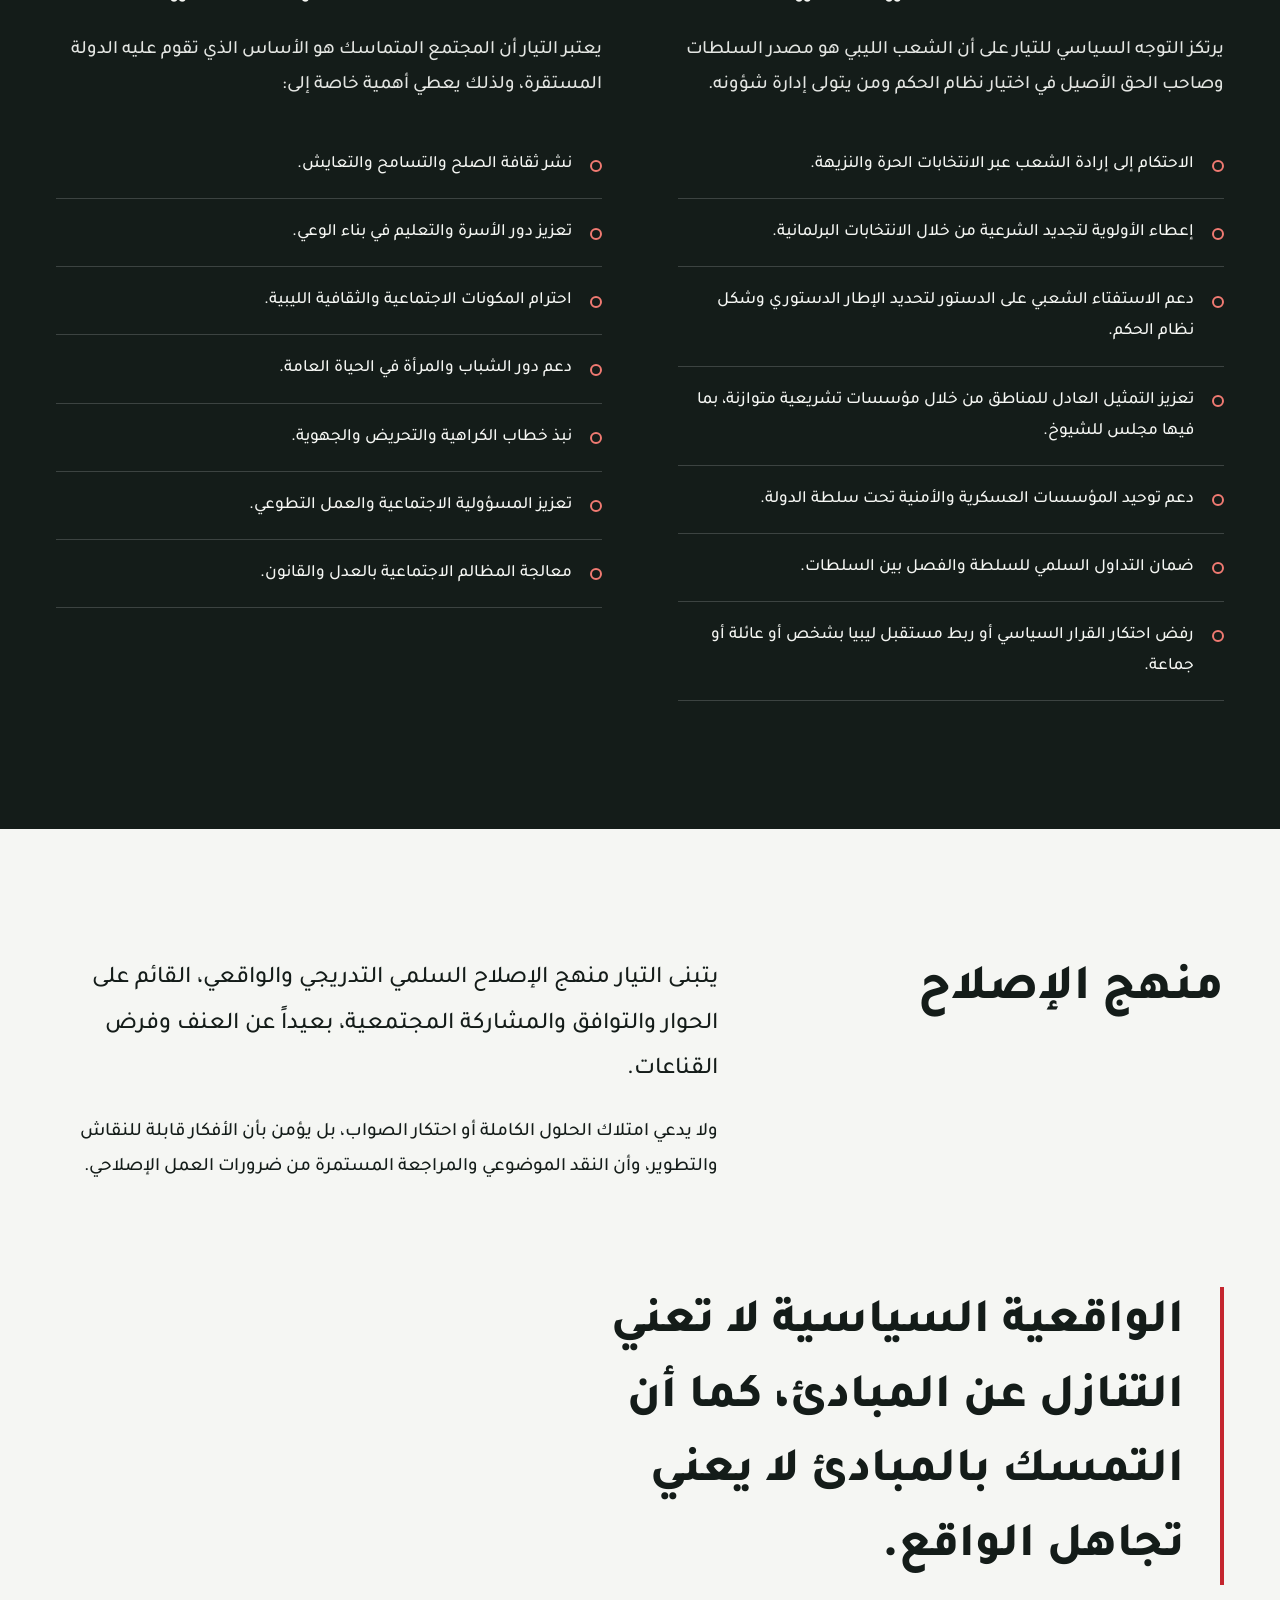
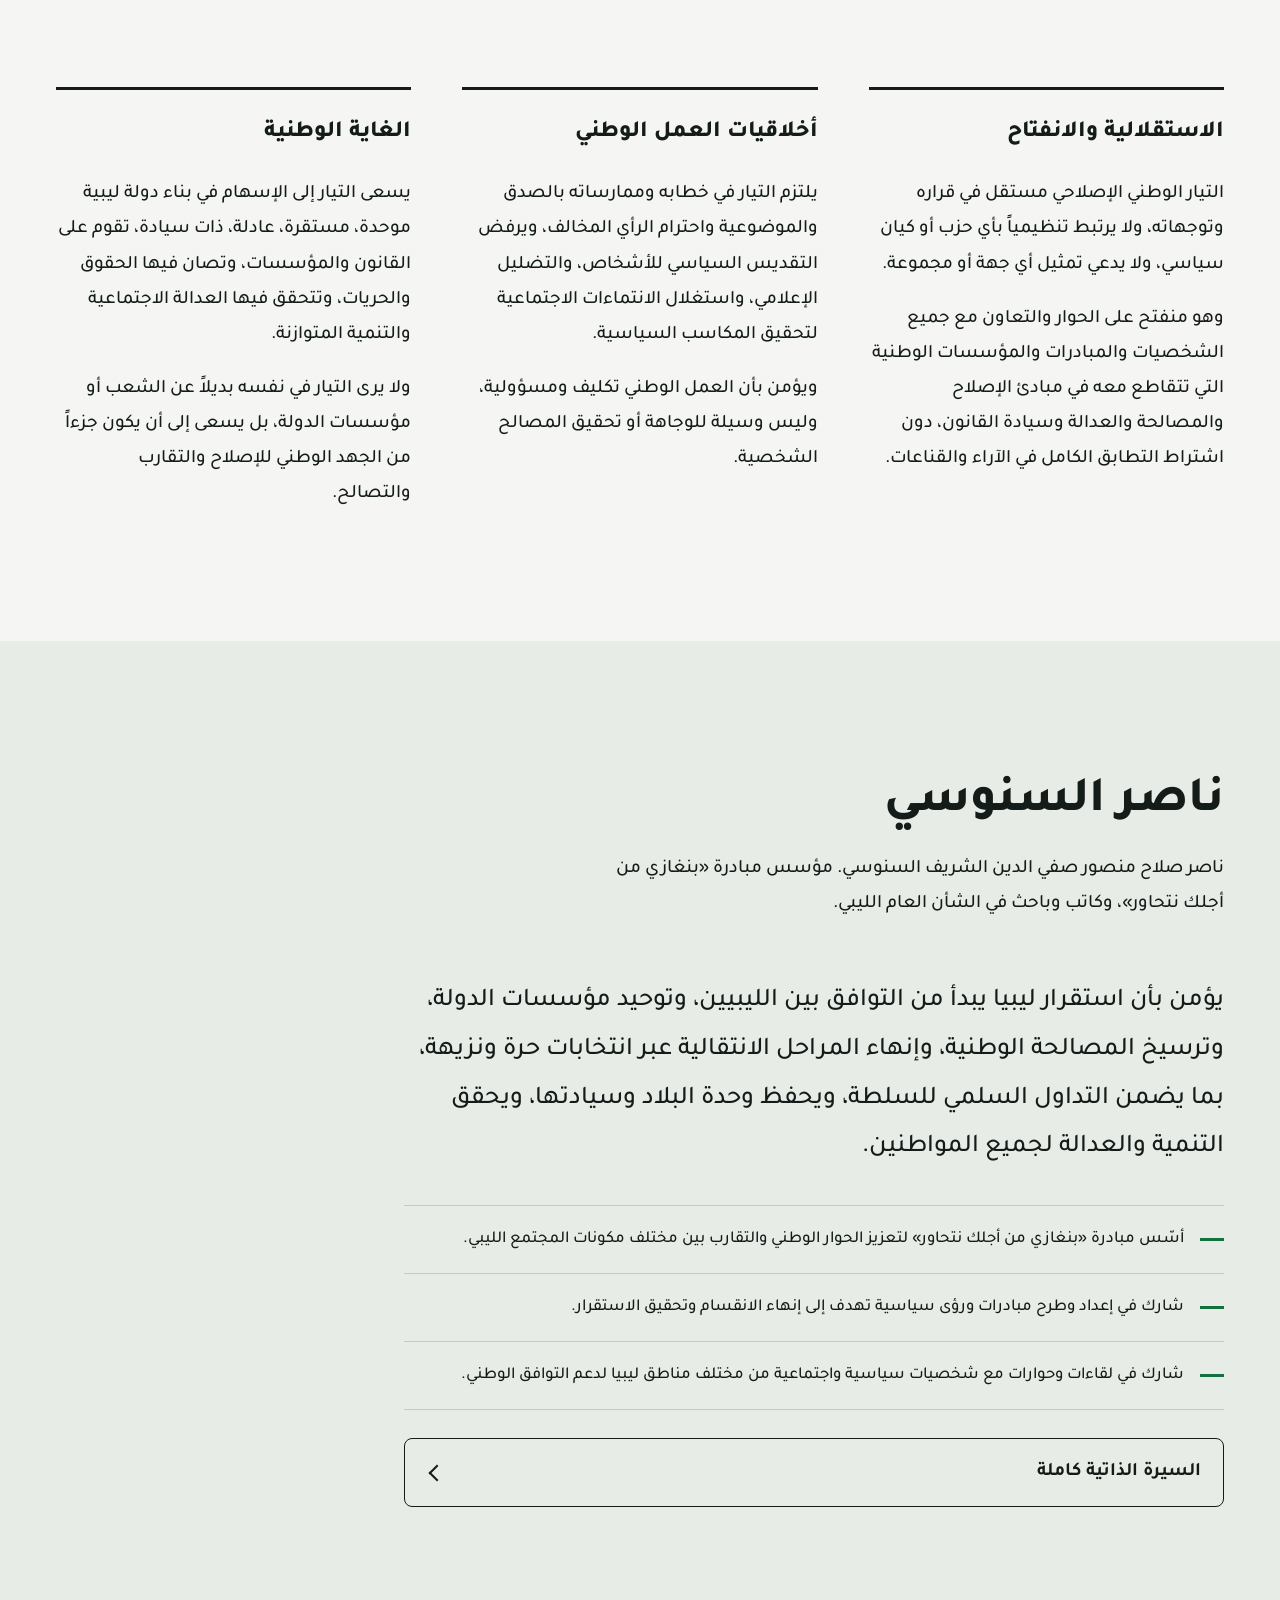
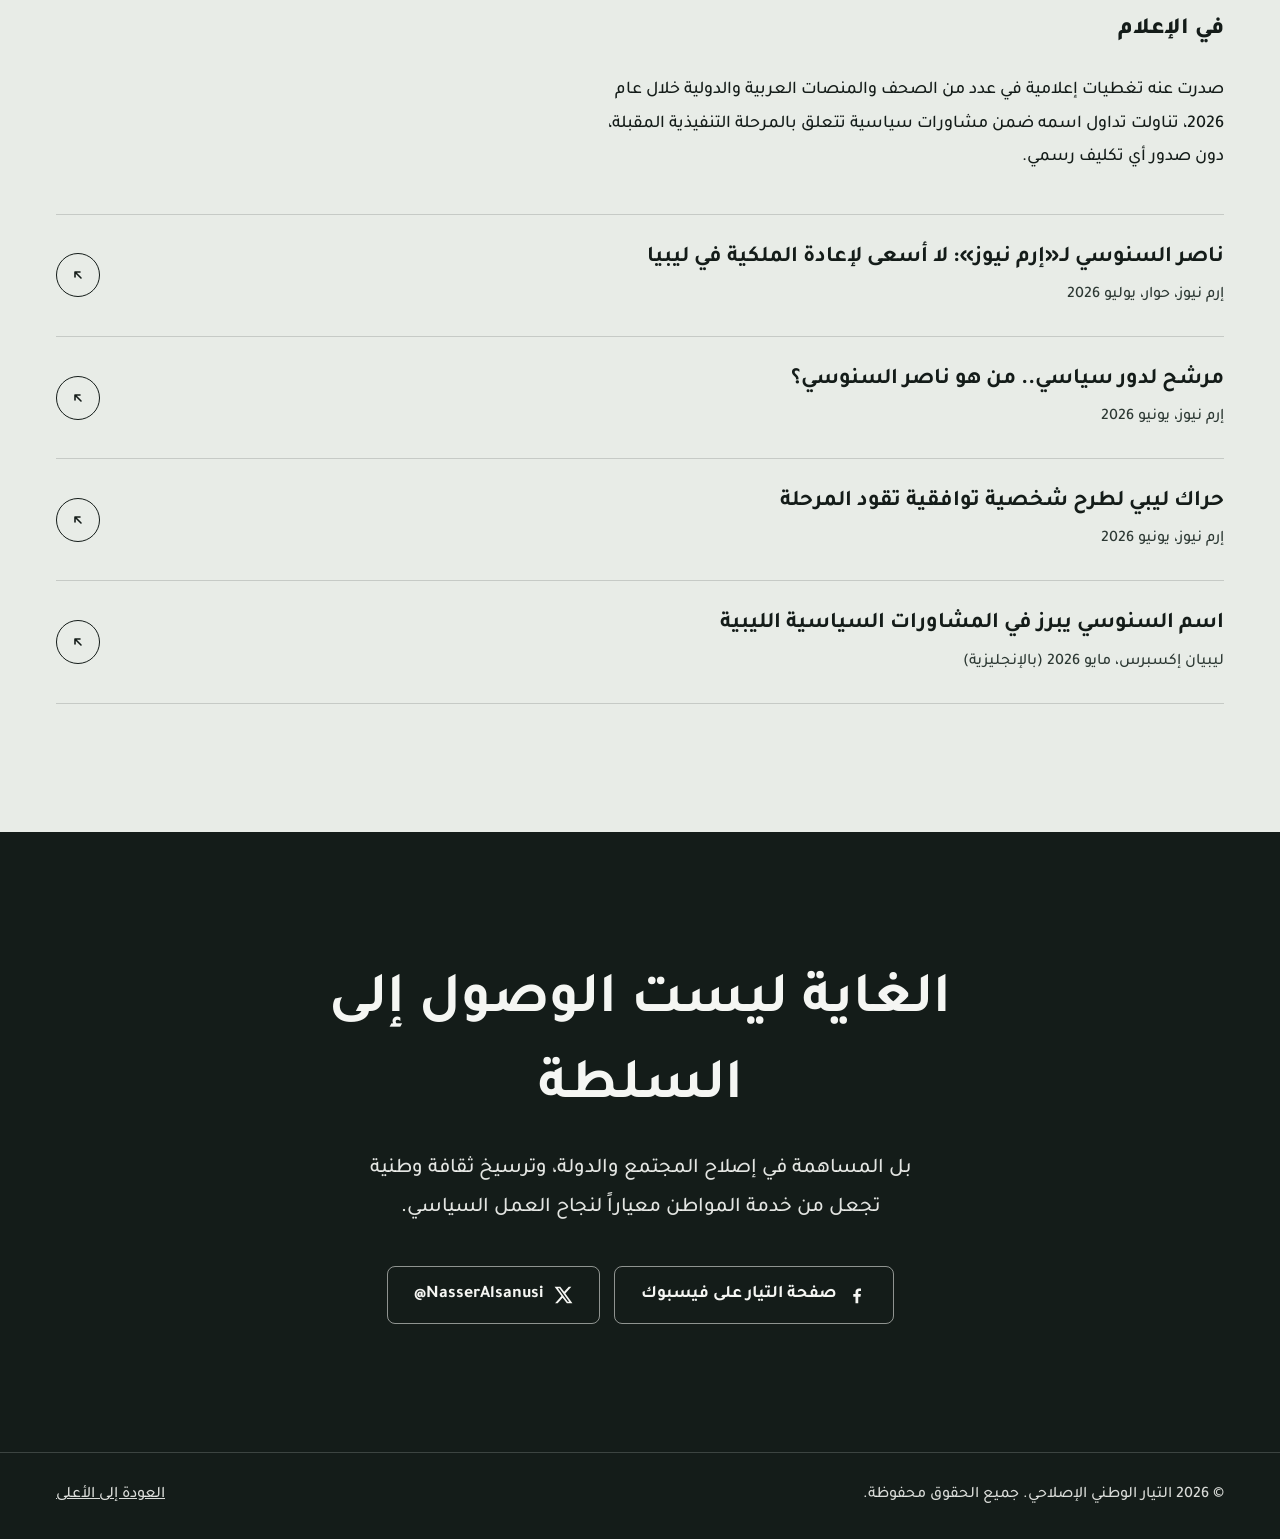
==== commit 524b6248: "Switch to Tajawal, darken small text, refine copy in both languages - Tajawal for Arabic and all hea" ====
--- a/index.html
+++ b/index.html
@@ -4,48 +4,48 @@
 <meta charset="utf-8">
 <meta name="viewport" content="width=device-width, initial-scale=1, viewport-fit=cover">
 <title>التيار الوطني الإصلاحي | المواطن أولاً</title>
-<meta name="description" content="التيار الوطني الإصلاحي: مبادرة وطنية ليبية مستقلة. تصالح، توافق، دستور، انتخابات. The National Reform Current: an independent Libyan national initiative. Reconciliation, consensus, constitution, elections.">
+<meta name="description" content="التيار الوطني الإصلاحي: مبادرة وطنية ليبية مستقلة. تصالح، توافق، دستور، انتخابات. The National Reform Movement: an independent Libyan national initiative. Reconciliation, consensus, constitution, elections.">
 <meta name="theme-color" content="#F5F6F3">
 <link rel="canonical" href="https://sheedosa.github.io/national-reform-current/">
 <link rel="icon" href="assets/logo-112.png" type="image/png">
 <link rel="apple-touch-icon" href="assets/logo.png">
 <meta property="og:type" content="website">
-<meta property="og:title" content="التيار الوطني الإصلاحي | National Reform Current">
+<meta property="og:title" content="التيار الوطني الإصلاحي | National Reform Movement">
 <meta property="og:description" content="المواطن أولاً. تصالح، توافق، دستور، انتخابات.">
 <meta property="og:url" content="https://sheedosa.github.io/national-reform-current/">
 <meta property="og:image" content="https://sheedosa.github.io/national-reform-current/assets/og.png">
 <meta property="og:locale" content="ar_LY">
 <meta property="og:locale:alternate" content="en_GB">
 <meta name="twitter:card" content="summary_large_image">
-<link rel="preload" href="assets/fonts/reem-kufi-arabic-700-normal.woff2" as="font" type="font/woff2" crossorigin>
-<link rel="preload" href="assets/fonts/ibm-plex-sans-arabic-arabic-400-normal.woff2" as="font" type="font/woff2" crossorigin>
+<link rel="preload" href="assets/fonts/tajawal-arabic-800-normal.woff2" as="font" type="font/woff2" crossorigin>
+<link rel="preload" href="assets/fonts/tajawal-arabic-400-normal.woff2" as="font" type="font/woff2" crossorigin>
 <script>
 (function(){var d=document.documentElement,l=null;d.classList.remove('no-js');d.classList.add('js');
 try{l=new URLSearchParams(location.search).get('lang')||localStorage.getItem('lang')}catch(e){}
-if(l==='en'){d.lang='en';d.dir='ltr';document.title='National Reform Current | The citizen first'}})();
+if(l==='en'){d.lang='en';d.dir='ltr';document.title='National Reform Movement | Citizens first'}})();
 </script>
 <link rel="stylesheet" href="assets/styles.css">
 <script type="application/ld+json">
-{"@context":"https://schema.org","@type":"Organization","name":"التيار الوطني الإصلاحي","alternateName":"National Reform Current","slogan":"المواطن أولاً","description":"An independent Libyan national initiative with a reformist political, social and intellectual outlook.","url":"https://sheedosa.github.io/national-reform-current/","logo":"https://sheedosa.github.io/national-reform-current/assets/logo.png","areaServed":"Libya"}
+{"@context":"https://schema.org","@type":"Organization","name":"التيار الوطني الإصلاحي","alternateName":"National Reform Movement","slogan":"المواطن أولاً","description":"An independent Libyan national initiative with a reformist political, social and intellectual outlook.","url":"https://sheedosa.github.io/national-reform-current/","logo":"https://sheedosa.github.io/national-reform-current/assets/logo.png","areaServed":"Libya"}
 </script>
 </head>
 <body>
-<a class="skip" href="#main"><span class="ar">تخطَّ إلى المحتوى</span><span class="en">Skip to content</span></a>
+<a class="skip" href="#main"><span class="ar">انتقل إلى المحتوى</span><span class="en">Skip to content</span></a>
 <div class="thread" aria-hidden="true"><i></i></div>
 
 <header class="site-header">
   <div class="wrap bar">
     <a class="brand" href="#top">
       <img src="assets/logo-112.png" width="44" height="44" alt="">
-      <span class="nm"><span class="ar">التيار الوطني الإصلاحي</span><span class="en">National Reform Current</span></span>
+      <span class="nm"><span class="ar">التيار الوطني الإصلاحي</span><span class="en">National Reform Movement</span></span>
     </a>
     <nav class="nav" id="nav" aria-label="Main">
-      <a href="#identity"><span class="ar">من نحن</span><span class="en">Who we are</span></a>
+      <a href="#identity"><span class="ar">عن التيار</span><span class="en">About</span></a>
       <a href="#principles"><span class="ar">المبادئ</span><span class="en">Principles</span></a>
       <a href="#foundations"><span class="ar">المرتكزات</span><span class="en">Foundations</span></a>
       <a href="#approach"><span class="ar">المنهج</span><span class="en">Approach</span></a>
       <a href="#nasser"><span class="ar">ناصر السنوسي</span><span class="en">Nasser Al-Senussi</span></a>
-      <a href="#contact"><span class="ar">تواصل</span><span class="en">Contact</span></a>
+      <a href="#contact"><span class="ar">تواصل معنا</span><span class="en">Contact</span></a>
     </nav>
     <div class="tools">
       <button class="lang" type="button"><span class="ar" lang="en">English</span><span class="en" lang="ar">العربية</span></button>
@@ -62,18 +62,18 @@
     <div>
       <h1>
         <span class="ar"><span class="l"><span>التيار الوطني</span></span><span class="l"><span>الإصلاحي</span></span></span>
-        <span class="en"><span class="l"><span>National</span></span><span class="l"><span>Reform Current</span></span></span>
+        <span class="en"><span class="l"><span>National Reform</span></span><span class="l"><span>Movement</span></span></span>
       </h1>
       <p class="lead fade d1">
         <span class="ar">المواطن أولاً</span>
-        <span class="en">The citizen first</span>
+        <span class="en">Citizens first</span>
       </p>
       <p class="roles fade d3">
         <span class="ar">مبادرة وطنية ليبية مستقلة، تؤمن بأن الإصلاح مسؤولية وطنية مشتركة، وأن بناء الدولة يبدأ بإصلاح المجتمع.</span>
         <span class="en">An independent Libyan national initiative, founded on the belief that reform is a shared national responsibility and that building the state begins with reforming society.</span>
       </p>
       <div class="cta fade d4">
-        <a class="btn solid" href="#principles"><span class="ar">اقرأ المبادئ</span><span class="en">Read the principles</span></a>
+        <a class="btn solid" href="#principles"><span class="ar">تعرّف على المبادئ</span><span class="en">Read the principles</span></a>
         <a class="btn ghost" href="#contact"><span class="ar">تواصل معنا</span><span class="en">Contact us</span></a>
       </div>
     </div>
@@ -120,22 +120,22 @@
     <div class="prose reveal">
       <p class="big">
         <span class="ar">التيار الوطني الإصلاحي مبادرة وطنية ليبية مستقلة، ذات توجه سياسي واجتماعي وفكري إصلاحي، تنطلق من الإيمان بأن الإصلاح مسؤولية وطنية مشتركة، وأن بناء الدولة يبدأ بإصلاح المجتمع وترسيخ الوعي وتعزيز ثقافة المواطنة.</span>
-        <span class="en">The National Reform Current is an independent Libyan national initiative with a reformist political, social and intellectual outlook. It starts from the belief that reform is a shared national responsibility, and that building the state begins with reforming society, deepening awareness and strengthening a culture of citizenship.</span>
+        <span class="en">The National Reform Movement is an independent Libyan national initiative with a reformist political, social and intellectual outlook. It starts from the belief that reform is a shared national responsibility, and that building the state begins with reforming society, deepening awareness and strengthening a culture of citizenship.</span>
       </p>
       <p>
         <span class="ar">ولا يقوم التيار على تمجيد الأشخاص أو الانحياز إلى قبيلة أو منطقة أو نظام حكم بعينه، بل يجعل من مصلحة الوطن والمواطن أساساً لمواقفه وتوجهاته.</span>
-        <span class="en">The Current is not built on glorifying individuals, nor on siding with any tribe, region or particular system of government. The interest of the country and the citizen is the basis of its positions.</span>
+        <span class="en">The Movement is not built on glorifying individuals, nor on siding with any tribe, region or particular system of government. The interest of the country and the citizen is the basis of its positions.</span>
       </p>
     </div>
   </div>
   <div class="wrap split gap-top">
     <div class="head reveal">
-      <h2><span class="ar">الأولوية للإصلاح الاجتماعي والسياسي</span><span class="en">Social and political reform come first</span></h2>
+      <h2><span class="ar">الأولوية للإصلاح الاجتماعي والسياسي</span><span class="en">The priority of social and political reform</span></h2>
     </div>
     <div class="prose reveal">
       <p>
         <span class="ar">يؤمن التيار بأن الإصلاح الاجتماعي والسياسي يمثل أولوية وطنية، وأن معالجة الأزمة الليبية لا تتحقق بمجرد تغيير الحكومات أو تبديل الأشخاص، بل تتطلب إصلاحاً حقيقياً في الثقافة السياسية والسلوك المجتمعي وأداء مؤسسات الدولة.</span>
-        <span class="en">The Current holds that social and political reform is a national priority. The Libyan crisis will not be resolved simply by changing governments or replacing individuals; it requires real reform of political culture, social conduct and the performance of state institutions.</span>
+        <span class="en">The Movement holds that social and political reform is a national priority. The Libyan crisis will not be resolved simply by changing governments or replacing individuals; it requires real reform of political culture, social conduct and the performance of state institutions.</span>
       </p>
       <p>
         <span class="ar">فالإصلاح الاجتماعي يعزز فرص الاستقرار السياسي، والإصلاح السياسي يوفر البيئة القانونية والمؤسسية اللازمة لبناء مجتمع عادل ومستقر.</span>
@@ -152,9 +152,9 @@
       <h2><span class="ar">المبادئ والقيم الأساسية</span><span class="en">Core principles and values</span></h2>
     </div>
     <ol class="principles reveal">
-      <li><h3><span class="ar">المواطن أولاً</span><span class="en">The citizen first</span></h3><p><span class="ar">كرامة المواطن وحقوقه وحرياته ومستوى معيشته هي الغاية الأساسية من العمل الوطني.</span><span class="en">The citizen’s dignity, rights, freedoms and standard of living are the fundamental purpose of national work.</span></p></li>
+      <li><h3><span class="ar">المواطن أولاً</span><span class="en">Citizens first</span></h3><p><span class="ar">كرامة المواطن وحقوقه وحرياته ومستوى معيشته هي الغاية الأساسية من العمل الوطني.</span><span class="en">The dignity, rights, freedoms and standard of living of citizens are the fundamental purpose of national work.</span></p></li>
       <li><h3><span class="ar">الوحدة الوطنية</span><span class="en">National unity</span></h3><p><span class="ar">ليبيا وطن واحد لجميع أبنائها، دون تمييز أو إقصاء أو تهميش.</span><span class="en">Libya is one homeland for all its people, without discrimination, exclusion or marginalisation.</span></p></li>
-      <li><h3><span class="ar">الصلح والتصالح</span><span class="en">Peace and reconciliation</span></h3><p><span class="ar">تعزيز ثقافة التسامح والتقارب، ومعالجة الخلافات بالحوار والعدل، بعيداً عن الانتقام وتصفية الحسابات.</span><span class="en">Promoting a culture of tolerance and rapprochement, and resolving disputes through dialogue and justice, far from revenge and score-settling.</span></p></li>
+      <li><h3><span class="ar">الصلح والتصالح</span><span class="en">Conciliation and reconciliation</span></h3><p><span class="ar">تعزيز ثقافة التسامح والتقارب، ومعالجة الخلافات بالحوار والعدل، بعيداً عن الانتقام وتصفية الحسابات.</span><span class="en">Promoting a culture of tolerance and rapprochement, and resolving disputes through dialogue and justice, far from revenge and score-settling.</span></p></li>
       <li><h3><span class="ar">العدالة والمساواة</span><span class="en">Justice and equality</span></h3><p><span class="ar">تكافؤ الفرص والحقوق والواجبات بين جميع المواطنين، وتحقيق العدالة في توزيع الثروة والتنمية بين مختلف المناطق.</span><span class="en">Equal opportunities, rights and duties for all citizens, and a fair distribution of wealth and development across the regions.</span></p></li>
       <li><h3><span class="ar">سيادة القانون</span><span class="en">Rule of law</span></h3><p><span class="ar">لا أحد فوق القانون، ولا حصانة للفساد أو الاعتداء على الحقوق.</span><span class="en">No one is above the law, and there is no immunity for corruption or the violation of rights.</span></p></li>
       <li><h3><span class="ar">مكافحة الفساد</span><span class="en">Fighting corruption</span></h3><p><span class="ar">حماية المال العام، وترسيخ الشفافية والمساءلة، ورفض استغلال السلطة لتحقيق المصالح الخاصة.</span><span class="en">Protecting public money, entrenching transparency and accountability, and rejecting the use of power for private gain.</span></p></li>
@@ -170,10 +170,10 @@
     <div class="reveal">
       <div class="head">
         <h2><span class="ar">المرتكزات السياسية</span><span class="en">Political foundations</span></h2>
-        <p><span class="ar">يرتكز التوجه السياسي للتيار على أن الشعب الليبي هو مصدر السلطات وصاحب الحق الأصيل في اختيار نظام الحكم ومن يتولى إدارة شؤونه.</span><span class="en">The Current’s political outlook rests on the Libyan people being the source of authority, with the inherent right to choose their system of government and those who manage their affairs.</span></p>
+        <p><span class="ar">يرتكز التوجه السياسي للتيار على أن الشعب الليبي هو مصدر السلطات وصاحب الحق الأصيل في اختيار نظام الحكم ومن يتولى إدارة شؤونه.</span><span class="en">The Movement’s political outlook rests on the Libyan people being the source of authority, with the inherent right to choose their system of government and those who manage their affairs.</span></p>
       </div>
       <ul class="vision">
-        <li><span class="ar">الاحتكام إلى إرادة الشعب عبر الانتخابات الحرة والنزيهة.</span><span class="en">Deferring to the will of the people through free and fair elections.</span></li>
+        <li><span class="ar">الاحتكام إلى إرادة الشعب عبر الانتخابات الحرة والنزيهة.</span><span class="en">Abiding by the will of the people through free and fair elections.</span></li>
         <li><span class="ar">إعطاء الأولوية لتجديد الشرعية من خلال الانتخابات البرلمانية.</span><span class="en">Prioritising the renewal of legitimacy through parliamentary elections.</span></li>
         <li><span class="ar">دعم الاستفتاء الشعبي على الدستور لتحديد الإطار الدستوري وشكل نظام الحكم.</span><span class="en">Supporting a popular referendum on the constitution to settle the constitutional framework and form of government.</span></li>
         <li><span class="ar">تعزيز التمثيل العادل للمناطق من خلال مؤسسات تشريعية متوازنة، بما فيها مجلس للشيوخ.</span><span class="en">Strengthening fair regional representation through balanced legislative institutions, including a senate.</span></li>
@@ -185,7 +185,7 @@
     <div class="reveal">
       <div class="head">
         <h2><span class="ar">المرتكزات الاجتماعية</span><span class="en">Social foundations</span></h2>
-        <p><span class="ar">يعتبر التيار أن المجتمع المتماسك هو الأساس الذي تقوم عليه الدولة المستقرة، ولذلك يعطي أهمية خاصة إلى:</span><span class="en">The Current sees a cohesive society as the foundation of a stable state, and so gives particular weight to:</span></p>
+        <p><span class="ar">يعتبر التيار أن المجتمع المتماسك هو الأساس الذي تقوم عليه الدولة المستقرة، ولذلك يعطي أهمية خاصة إلى:</span><span class="en">The Movement sees a cohesive society as the foundation of a stable state, and so gives particular weight to:</span></p>
       </div>
       <ul class="vision">
         <li><span class="ar">نشر ثقافة الصلح والتسامح والتعايش.</span><span class="en">Spreading a culture of reconciliation, tolerance and coexistence.</span></li>
@@ -209,7 +209,7 @@
     <div class="prose reveal">
       <p class="big">
         <span class="ar">يتبنى التيار منهج الإصلاح السلمي التدريجي والواقعي، القائم على الحوار والتوافق والمشاركة المجتمعية، بعيداً عن العنف وفرض القناعات.</span>
-        <span class="en">The Current adopts peaceful, gradual and realistic reform, built on dialogue, consensus and public participation, far from violence and the imposition of convictions.</span>
+        <span class="en">The Movement adopts peaceful, gradual and realistic reform, built on dialogue, consensus and public participation, far from violence and the imposition of beliefs.</span>
       </p>
       <p>
         <span class="ar">ولا يدعي امتلاك الحلول الكاملة أو احتكار الصواب، بل يؤمن بأن الأفكار قابلة للنقاش والتطوير، وأن النقد الموضوعي والمراجعة المستمرة من ضرورات العمل الإصلاحي.</span>
@@ -226,17 +226,17 @@
   <div class="wrap trio">
     <article class="reveal">
       <h3 class="sub"><span class="ar">الاستقلالية والانفتاح</span><span class="en">Independence and openness</span></h3>
-      <p><span class="ar">التيار الوطني الإصلاحي مستقل في قراره وتوجهاته، ولا يرتبط تنظيمياً بأي حزب أو كيان سياسي، ولا يدعي تمثيل أي جهة أو مجموعة.</span><span class="en">The Current is independent in its decisions and direction. It has no organisational ties to any party or political entity, and does not claim to represent any side or group.</span></p>
-      <p><span class="ar">وهو منفتح على الحوار والتعاون مع جميع الشخصيات والمبادرات والمؤسسات الوطنية التي تتقاطع معه في مبادئ الإصلاح والمصالحة والعدالة وسيادة القانون، دون اشتراط التطابق الكامل في الآراء والقناعات.</span><span class="en">It is open to dialogue and cooperation with every national figure, initiative and institution that shares the principles of reform, reconciliation, justice and the rule of law, without requiring full agreement in views and convictions.</span></p>
+      <p><span class="ar">التيار الوطني الإصلاحي مستقل في قراره وتوجهاته، ولا يرتبط تنظيمياً بأي حزب أو كيان سياسي، ولا يدعي تمثيل أي جهة أو مجموعة.</span><span class="en">The Movement is independent in its decisions and direction. It has no organisational ties to any party or political entity, and does not claim to represent any side or group.</span></p>
+      <p><span class="ar">وهو منفتح على الحوار والتعاون مع جميع الشخصيات والمبادرات والمؤسسات الوطنية التي تتقاطع معه في مبادئ الإصلاح والمصالحة والعدالة وسيادة القانون، دون اشتراط التطابق الكامل في الآراء والقناعات.</span><span class="en">It is open to dialogue and cooperation with every national figure, initiative and institution that shares the principles of reform, reconciliation, justice and the rule of law, without requiring complete agreement in views and beliefs.</span></p>
     </article>
     <article class="reveal">
       <h3 class="sub"><span class="ar">أخلاقيات العمل الوطني</span><span class="en">The ethics of national work</span></h3>
-      <p><span class="ar">يلتزم التيار في خطابه وممارساته بالصدق والموضوعية واحترام الرأي المخالف، ويرفض التقديس السياسي للأشخاص، والتضليل الإعلامي، واستغلال الانتماءات الاجتماعية لتحقيق المكاسب السياسية.</span><span class="en">In its words and conduct the Current commits to honesty, objectivity and respect for opposing views. It rejects the political sanctification of individuals, media disinformation, and the exploitation of social affiliations for political gain.</span></p>
+      <p><span class="ar">يلتزم التيار في خطابه وممارساته بالصدق والموضوعية واحترام الرأي المخالف، ويرفض التقديس السياسي للأشخاص، والتضليل الإعلامي، واستغلال الانتماءات الاجتماعية لتحقيق المكاسب السياسية.</span><span class="en">In its words and conduct the Movement commits to honesty, objectivity and respect for opposing views. It rejects the political sanctification of individuals, media disinformation, and the exploitation of social affiliations for political gain.</span></p>
       <p><span class="ar">ويؤمن بأن العمل الوطني تكليف ومسؤولية، وليس وسيلة للوجاهة أو تحقيق المصالح الشخصية.</span><span class="en">It believes national work is a duty and a responsibility, not a route to prestige or personal interest.</span></p>
     </article>
     <article class="reveal">
       <h3 class="sub"><span class="ar">الغاية الوطنية</span><span class="en">The national goal</span></h3>
-      <p><span class="ar">يسعى التيار إلى الإسهام في بناء دولة ليبية موحدة، مستقرة، عادلة، ذات سيادة، تقوم على القانون والمؤسسات، وتصان فيها الحقوق والحريات، وتتحقق فيها العدالة الاجتماعية والتنمية المتوازنة.</span><span class="en">The Current seeks to contribute to building a unified, stable, just and sovereign Libyan state, founded on law and institutions, where rights and freedoms are protected and social justice and balanced development are achieved.</span></p>
+      <p><span class="ar">يسعى التيار إلى الإسهام في بناء دولة ليبية موحدة، مستقرة، عادلة، ذات سيادة، تقوم على القانون والمؤسسات، وتصان فيها الحقوق والحريات، وتتحقق فيها العدالة الاجتماعية والتنمية المتوازنة.</span><span class="en">The Movement seeks to contribute to building a unified, stable, just and sovereign Libyan state, founded on law and institutions, where rights and freedoms are protected and social justice and balanced development are achieved.</span></p>
       <p><span class="ar">ولا يرى التيار في نفسه بديلاً عن الشعب أو مؤسسات الدولة، بل يسعى إلى أن يكون جزءاً من الجهد الوطني للإصلاح والتقارب والتصالح.</span><span class="en">It does not see itself as a substitute for the people or the institutions of the state, but as part of the national effort for reform, rapprochement and reconciliation.</span></p>
     </article>
   </div>
@@ -246,7 +246,6 @@
 <section class="section tint" id="nasser">
   <div class="wrap about-grid">
     <figure class="portrait reveal" role="img" aria-label="Nasser Al-Senussi">
-      <img class="mark" src="assets/logo.png" width="238" height="238" alt="">
     </figure>
     <div class="reveal">
       <div class="head">
@@ -265,7 +264,7 @@
       </ul>
 
       <details class="cv">
-        <summary><span><span class="ar">السيرة الذاتية الكاملة</span><span class="en">Full curriculum vitae</span></span><i aria-hidden="true"></i></summary>
+        <summary><span><span class="ar">السيرة الذاتية كاملة</span><span class="en">Full CV</span></span><i aria-hidden="true"></i></summary>
         <div class="cv-body">
           <h3 class="sub"><span class="ar">الرؤية الوطنية</span><span class="en">National vision</span></h3>
           <ul class="plain">
@@ -350,7 +349,7 @@
         <span class="go" aria-hidden="true"><svg viewBox="0 0 16 16"><path d="M5 11l6-6M6 5h5v5" fill="none" stroke="currentColor" stroke-width="1.6" stroke-linecap="round" stroke-linejoin="round"/></svg></span>
       </a>
       <a href="https://www.libyanexpress.com/senussi-name-emerges-in-libya-talks/" target="_blank" rel="noopener">
-        <span><span class="t"><span class="ar">اسم السنوسي يبرز في المشاورات الليبية</span><span class="en">Senussi name emerges in Libya talks</span></span><br><span class="m"><span class="ar">ليبيان إكسبرس، مايو 2026 (بالإنجليزية)</span><span class="en">Libyan Express, May 2026</span></span></span>
+        <span><span class="t"><span class="ar">اسم السنوسي يبرز في المشاورات السياسية الليبية</span><span class="en">Senussi name emerges in Libya talks</span></span><br><span class="m"><span class="ar">ليبيان إكسبرس، مايو 2026 (بالإنجليزية)</span><span class="en">Libyan Express, May 2026</span></span></span>
         <span class="go" aria-hidden="true"><svg viewBox="0 0 16 16"><path d="M5 11l6-6M6 5h5v5" fill="none" stroke="currentColor" stroke-width="1.6" stroke-linecap="round" stroke-linejoin="round"/></svg></span>
       </a>
     </div>
@@ -360,10 +359,10 @@
 <!-- ================= CONTACT ================= -->
 <section class="section dark contact" id="contact">
   <div class="wrap reveal">
-    <h2><span class="ar">الغاية ليست الوصول إلى السلطة</span><span class="en">The goal is not to reach power</span></h2>
+    <h2><span class="ar">الغاية ليست الوصول إلى السلطة</span><span class="en">The aim is not to attain power</span></h2>
     <p><span class="ar">بل المساهمة في إصلاح المجتمع والدولة، وترسيخ ثقافة وطنية تجعل من خدمة المواطن معياراً لنجاح العمل السياسي.</span><span class="en">It is to help reform society and the state, and to establish a national culture in which serving the citizen is the measure of political success.</span></p>
     <div class="links">
-      <a href="https://www.facebook.com/share/p/1E5SBUVaTP/" target="_blank" rel="noopener"><svg viewBox="0 0 24 24" aria-hidden="true"><path d="M13.5 22v-8h2.7l.4-3.200h-3.100V8.700c0-.9.300-1.600 1.600-1.600h1.700V4.200c-.3 0-1.300-.1-2.500-.1-2.400 0-4.100 1.500-4.100 4.200v2.500H7.500V14h2.700v8h3.300z"/></svg><span class="ar">صفحة التيار على فيسبوك</span><span class="en">The Current on Facebook</span></a>
+      <a href="https://www.facebook.com/share/p/1E5SBUVaTP/" target="_blank" rel="noopener"><svg viewBox="0 0 24 24" aria-hidden="true"><path d="M13.5 22v-8h2.7l.4-3.200h-3.100V8.700c0-.9.300-1.600 1.600-1.600h1.700V4.200c-.3 0-1.300-.1-2.500-.1-2.400 0-4.100 1.500-4.100 4.200v2.500H7.500V14h2.700v8h3.300z"/></svg><span class="ar">صفحة التيار على فيسبوك</span><span class="en">The Movement on Facebook</span></a>
       <a href="https://x.com/NasserAlsanusi" target="_blank" rel="noopener"><svg viewBox="0 0 24 24" aria-hidden="true"><path d="M18.900 2H22l-7.200 8.300L23.300 22h-6.600l-5.200-6.800L5.600 22H2.500l7.700-8.800L1.900 2h6.800l4.700 6.200L18.900 2zm-1.200 18h1.800L7.700 3.900H5.800L17.700 20z"/></svg><span dir="ltr">@NasserAlsanusi</span></a>
       <a id="mail" href="#" hidden><svg viewBox="0 0 24 24" aria-hidden="true"><path d="M3 5h18a1 1 0 011 1v12a1 1 0 01-1 1H3a1 1 0 01-1-1V6a1 1 0 011-1zm9 7.700L4.600 7h14.800L12 12.700zM4 8.500V17h16V8.500l-8 6.100-8-6.100z" fill-rule="evenodd"/></svg><span class="ar">البريد الإلكتروني</span><span class="en">Email</span></a>
     </div>
@@ -374,7 +373,7 @@
 
 <footer class="site-footer">
   <div class="wrap">
-    <span><span class="ar">© 2026 التيار الوطني الإصلاحي. جميع الحقوق محفوظة.</span><span class="en">© 2026 National Reform Current. All rights reserved.</span></span>
+    <span><span class="ar">© 2026 التيار الوطني الإصلاحي. جميع الحقوق محفوظة.</span><span class="en">© 2026 National Reform Movement. All rights reserved.</span></span>
     <a href="#top"><span class="ar">العودة إلى الأعلى</span><span class="en">Back to top</span></a>
   </div>
 </footer>
--- a/assets/styles.css
+++ b/assets/styles.css
@@ -3,13 +3,14 @@
    Palette: sea-salt paper, deep Mediterranean ink, sea teal, brass
    ========================================================== */
 
-@font-face{font-family:"Reem Kufi";font-weight:500;font-display:swap;src:url(fonts/reem-kufi-arabic-500-normal.woff2) format("woff2");unicode-range:U+0600-06FF,U+0750-077F,U+0870-088E,U+0890-0891,U+0898-08E1,U+08E3-08FF,U+200C-200E,U+2010-2011,U+204F,U+2E41,U+FB50-FDFF,U+FE70-FE74,U+FE76-FEFC}
-@font-face{font-family:"Reem Kufi";font-weight:700;font-display:swap;src:url(fonts/reem-kufi-arabic-700-normal.woff2) format("woff2");unicode-range:U+0600-06FF,U+0750-077F,U+0870-088E,U+0890-0891,U+0898-08E1,U+08E3-08FF,U+200C-200E,U+2010-2011,U+204F,U+2E41,U+FB50-FDFF,U+FE70-FE74,U+FE76-FEFC}
-@font-face{font-family:"Reem Kufi";font-weight:500;font-display:swap;src:url(fonts/reem-kufi-latin-500-normal.woff2) format("woff2");unicode-range:U+0000-00FF,U+0131,U+0152-0153,U+02BB-02BC,U+02C6,U+02DA,U+02DC,U+2000-206F,U+20AC,U+2122,U+2191,U+2193,U+2212,U+2215,U+FEFF,U+FFFD}
-@font-face{font-family:"Reem Kufi";font-weight:700;font-display:swap;src:url(fonts/reem-kufi-latin-700-normal.woff2) format("woff2");unicode-range:U+0000-00FF,U+0131,U+0152-0153,U+02BB-02BC,U+02C6,U+02DA,U+02DC,U+2000-206F,U+20AC,U+2122,U+2191,U+2193,U+2212,U+2215,U+FEFF,U+FFFD}
-@font-face{font-family:"Plex Arabic";font-weight:400;font-display:swap;src:url(fonts/ibm-plex-sans-arabic-arabic-400-normal.woff2) format("woff2")}
-@font-face{font-family:"Plex Arabic";font-weight:500;font-display:swap;src:url(fonts/ibm-plex-sans-arabic-arabic-500-normal.woff2) format("woff2")}
-@font-face{font-family:"Plex Arabic";font-weight:600;font-display:swap;src:url(fonts/ibm-plex-sans-arabic-arabic-600-normal.woff2) format("woff2")}
+@font-face{font-family:"Tajawal";font-weight:400;font-display:swap;src:url(fonts/tajawal-arabic-400-normal.woff2) format("woff2");unicode-range:U+0600-06FF,U+0750-077F,U+0870-088E,U+0890-0891,U+0898-08E1,U+08E3-08FF,U+200C-200E,U+2010-2011,U+204F,U+2E41,U+FB50-FDFF,U+FE70-FE74,U+FE76-FEFC}
+@font-face{font-family:"Tajawal";font-weight:400;font-display:swap;src:url(fonts/tajawal-latin-400-normal.woff2) format("woff2");unicode-range:U+0000-00FF,U+0131,U+0152-0153,U+02BB-02BC,U+02C6,U+02DA,U+02DC,U+2000-206F,U+20AC,U+2122,U+2191,U+2193,U+2212,U+2215,U+FEFF,U+FFFD}
+@font-face{font-family:"Tajawal";font-weight:500;font-display:swap;src:url(fonts/tajawal-arabic-500-normal.woff2) format("woff2");unicode-range:U+0600-06FF,U+0750-077F,U+0870-088E,U+0890-0891,U+0898-08E1,U+08E3-08FF,U+200C-200E,U+2010-2011,U+204F,U+2E41,U+FB50-FDFF,U+FE70-FE74,U+FE76-FEFC}
+@font-face{font-family:"Tajawal";font-weight:500;font-display:swap;src:url(fonts/tajawal-latin-500-normal.woff2) format("woff2");unicode-range:U+0000-00FF,U+0131,U+0152-0153,U+02BB-02BC,U+02C6,U+02DA,U+02DC,U+2000-206F,U+20AC,U+2122,U+2191,U+2193,U+2212,U+2215,U+FEFF,U+FFFD}
+@font-face{font-family:"Tajawal";font-weight:700;font-display:swap;src:url(fonts/tajawal-arabic-700-normal.woff2) format("woff2");unicode-range:U+0600-06FF,U+0750-077F,U+0870-088E,U+0890-0891,U+0898-08E1,U+08E3-08FF,U+200C-200E,U+2010-2011,U+204F,U+2E41,U+FB50-FDFF,U+FE70-FE74,U+FE76-FEFC}
+@font-face{font-family:"Tajawal";font-weight:700;font-display:swap;src:url(fonts/tajawal-latin-700-normal.woff2) format("woff2");unicode-range:U+0000-00FF,U+0131,U+0152-0153,U+02BB-02BC,U+02C6,U+02DA,U+02DC,U+2000-206F,U+20AC,U+2122,U+2191,U+2193,U+2212,U+2215,U+FEFF,U+FFFD}
+@font-face{font-family:"Tajawal";font-weight:800;font-display:swap;src:url(fonts/tajawal-arabic-800-normal.woff2) format("woff2");unicode-range:U+0600-06FF,U+0750-077F,U+0870-088E,U+0890-0891,U+0898-08E1,U+08E3-08FF,U+200C-200E,U+2010-2011,U+204F,U+2E41,U+FB50-FDFF,U+FE70-FE74,U+FE76-FEFC}
+@font-face{font-family:"Tajawal";font-weight:800;font-display:swap;src:url(fonts/tajawal-latin-800-normal.woff2) format("woff2");unicode-range:U+0000-00FF,U+0131,U+0152-0153,U+02BB-02BC,U+02C6,U+02DA,U+02DC,U+2000-206F,U+20AC,U+2122,U+2191,U+2193,U+2212,U+2215,U+FEFF,U+FFFD}
 @font-face{font-family:"Plex Latin";font-weight:400;font-display:swap;src:url(fonts/ibm-plex-sans-latin-400-normal.woff2) format("woff2")}
 @font-face{font-family:"Plex Latin";font-weight:500;font-display:swap;src:url(fonts/ibm-plex-sans-latin-500-normal.woff2) format("woff2")}
 @font-face{font-family:"Plex Latin";font-weight:600;font-display:swap;src:url(fonts/ibm-plex-sans-latin-600-normal.woff2) format("woff2")}
@@ -18,23 +19,24 @@
   --paper:#F5F6F3;
   --paper-2:#E8ECE7;
   --ink:#141C19;
-  --ink-soft:#4A5651;
+  --ink-soft:#2C3833;
   --sea:#14703F;      /* flag green, used for accents and links */
   --brass:#C4262E;    /* flag red, used for rules and focus */
   --brass-soft:#F07A72;
   --line:rgba(20,28,25,.16);
-  --display:"Reem Kufi","Plex Arabic","Plex Latin",system-ui,sans-serif;
-  --body:"Plex Latin","Plex Arabic",system-ui,-apple-system,"Segoe UI",Tahoma,sans-serif;
+  --display:"Tajawal",system-ui,-apple-system,"Segoe UI",Tahoma,sans-serif;
+  --body:"Plex Latin","Tajawal",system-ui,-apple-system,"Segoe UI",Tahoma,sans-serif;
   --wrap:1180px;
   --gutter:clamp(20px,5vw,56px);
   --ease:cubic-bezier(.2,.7,.2,1);
 }
-html[lang="ar"]{--body:"Plex Arabic","Plex Latin",system-ui,-apple-system,"Segoe UI",Tahoma,sans-serif}
+html[lang="ar"]{--body:"Tajawal",system-ui,-apple-system,"Segoe UI",Tahoma,sans-serif}
 
 *,*::before,*::after{box-sizing:border-box}
 html{scroll-behavior:smooth;scroll-padding-top:84px;-webkit-text-size-adjust:100%}
-body{margin:0;background:var(--paper);color:var(--ink);font-family:var(--body);font-size:1.0625rem;line-height:1.75;-webkit-font-smoothing:antialiased;overflow-x:hidden}
-html[lang="ar"] body{line-height:1.95}
+body{margin:0;background:var(--paper);color:var(--ink);font-family:var(--body);font-size:1.125rem;line-height:1.75;-webkit-font-smoothing:antialiased;overflow-x:hidden}
+html[lang="ar"] body{line-height:1.85;font-size:1.1875rem;font-weight:500}
+html[lang="ar"] .facts dd,html[lang="ar"] .nav a{font-weight:700}
 h1,h2,h3,p,ul,ol,figure,blockquote{margin:0}
 ul,ol{padding:0;list-style:none}
 a{color:inherit}
@@ -60,14 +62,14 @@
 .site-header.scrolled{background:rgba(245,246,243,.9);backdrop-filter:blur(12px);-webkit-backdrop-filter:blur(12px);box-shadow:0 1px 0 var(--line)}
 .site-header.hide{transform:translateY(-100%)}
 .bar{display:flex;align-items:center;justify-content:space-between;gap:16px;height:72px}
-.brand{display:flex;align-items:center;gap:12px;text-decoration:none;font-family:var(--display);font-weight:700;font-size:1.05rem;letter-spacing:0}
+.brand{display:flex;align-items:center;gap:12px;text-decoration:none;font-family:var(--display);font-weight:800;font-size:1.15rem;line-height:1.3}
 .brand img{width:44px;height:44px;flex:none;border-radius:50%}
 .nav{display:flex;align-items:center;gap:clamp(14px,2vw,28px)}
-.nav a{text-decoration:none;font-size:.95rem;font-weight:500;color:var(--ink-soft);padding:6px 0;background:linear-gradient(var(--brass),var(--brass)) no-repeat 0 100%/0 2px;transition:color .2s,background-size .3s var(--ease)}
+.nav a{text-decoration:none;font-size:1.02rem;font-weight:500;color:var(--ink-soft);padding:6px 0;background:linear-gradient(var(--brass),var(--brass)) no-repeat 0 100%/0 2px;transition:color .2s,background-size .3s var(--ease)}
 html[dir="rtl"] .nav a{background-position:100% 100%}
 .nav a:hover,.nav a.active{color:var(--ink);background-size:100% 2px}
 .tools{display:flex;align-items:center;gap:10px}
-.lang{font:600 .9rem/1 var(--body);color:var(--ink);background:transparent;border:1.5px solid var(--ink);border-radius:999px;padding:10px 16px;min-height:42px;cursor:pointer;transition:background .2s,color .2s}
+.lang{font:700 .95rem/1 var(--body);color:var(--ink);background:transparent;border:1.5px solid var(--ink);border-radius:8px;padding:10px 16px;min-height:42px;cursor:pointer;transition:background .2s,color .2s}
 .lang:hover{background:var(--ink);color:var(--paper)}
 .menu-btn{display:none;width:44px;height:44px;border:0;background:transparent;cursor:pointer;position:relative}
 .menu-btn span{position:absolute;inset-inline:10px;height:2px;background:var(--ink);transition:transform .3s var(--ease),top .3s var(--ease)}
@@ -78,16 +80,16 @@
 /* ---------- hero ---------- */
 .hero{position:relative;min-height:100svh;display:grid;align-items:center;padding-block:120px 72px;overflow:hidden}
 .hero-grid{display:grid;grid-template-columns:minmax(0,1.05fr) minmax(0,.95fr);gap:clamp(24px,4vw,64px);align-items:center}
-.hero h1{font-family:var(--display);font-weight:700;font-size:clamp(2.5rem,6.6vw,5.4rem);line-height:1.08;letter-spacing:-.01em}
-html[lang="ar"] .hero h1{line-height:1.25;letter-spacing:0}
+.hero h1{font-family:var(--display);font-weight:800;font-size:clamp(2.7rem,7vw,5.8rem);line-height:1.08;letter-spacing:-.01em}
+html[lang="ar"] .hero h1{line-height:1.3;letter-spacing:0}
 .hero h1 .l{display:block;overflow:hidden;padding-block:.08em}
 .hero h1 .l>span{display:inline-block}
-.fullname{margin-top:18px;color:var(--ink-soft);font-size:1rem}
-.lead{margin-top:28px;font-family:var(--display);font-size:clamp(1.6rem,3.2vw,2.4rem);line-height:1.5;max-width:30ch;font-weight:700;color:var(--brass);padding-inline-start:18px;border-inline-start:3px solid var(--brass)}
+
+.lead{margin-top:24px;font-family:var(--display);font-size:clamp(1.7rem,3.2vw,2.5rem);line-height:1.5;max-width:30ch;font-weight:800;color:var(--brass);padding-inline-start:18px;border-inline-start:3px solid var(--brass)}
 html[lang="ar"] .lead{line-height:1.8}
-.roles{margin-top:22px;color:var(--ink-soft);max-width:44ch}
+.roles{margin-top:22px;color:var(--ink);max-width:46ch;font-size:1.08em}
 .cta{display:flex;flex-wrap:wrap;gap:12px;margin-top:34px}
-.btn{display:inline-flex;align-items:center;justify-content:center;min-height:50px;padding:12px 26px;border-radius:999px;font-weight:600;text-decoration:none;border:1.5px solid var(--ink);transition:background .25s,color .25s,transform .25s var(--ease)}
+.btn{display:inline-flex;align-items:center;justify-content:center;min-height:52px;padding:12px 28px;border-radius:8px;font-weight:700;text-decoration:none;border:1.5px solid var(--ink);transition:background .25s,color .25s,transform .25s var(--ease)}
 .btn:active{transform:scale(.97)}
 .btn.solid{background:var(--ink);color:var(--paper)}
 .btn.solid:hover{background:var(--sea);border-color:var(--sea)}
@@ -100,8 +102,8 @@
 .weave .s1{stroke:var(--brass)}.weave .s2{stroke:var(--ink)}.weave .s3{stroke:var(--sea)}
 .weave .one{stroke:var(--ink);stroke-width:5}
 .weave .draw{stroke-dasharray:1;stroke-dashoffset:1}
-.weave text{font-family:var(--body);font-size:19px;font-weight:500;fill:var(--ink-soft)}
-.weave .goal{font-family:var(--display);font-size:26px;font-weight:700;fill:var(--ink)}
+.weave text{font-family:var(--display);font-size:19px;font-weight:500;fill:var(--ink-soft)}
+.weave .goal{font-family:var(--display);font-size:28px;font-weight:800;fill:var(--ink)}
 .weave .dot{fill:var(--paper);stroke-width:3.2}
 .weave .ring{fill:var(--sea)}
 
@@ -126,25 +128,25 @@
 .section.tint{background:var(--paper-2)}
 .section.dark{background:var(--ink);color:var(--paper)}
 .head{display:grid;gap:14px;margin-bottom:clamp(32px,5vw,56px);max-width:56ch}
-.head h2{font-family:var(--display);font-weight:700;font-size:clamp(1.9rem,4.4vw,3.1rem);line-height:1.2}
-html[lang="ar"] .head h2{line-height:1.45}
-.head h2::before{content:"";display:block;width:56px;height:3px;background:var(--brass);margin-bottom:20px}
-.head p{color:var(--ink-soft)}
-.dark .head p{color:rgba(241,244,242,.72)}
-
-.reveal{opacity:0;transform:translateY(22px);transition:opacity .8s ease,transform .8s var(--ease)}
-.reveal.in,.no-js .reveal{opacity:1;transform:none}
+.head h2{font-family:var(--display);font-weight:800;font-size:clamp(1.9rem,4.4vw,3.1rem);line-height:1.2}
+html[lang="ar"] .head h2{line-height:1.4}
+.head p{color:var(--ink)}
+.dark .head p{color:rgba(245,246,243,.92)}
+
+.reveal{opacity:0;transition:opacity .6s ease}
+.reveal.in,.no-js .reveal{opacity:1}
 
 /* about */
-.about-grid{display:grid;grid-template-columns:minmax(0,.8fr) minmax(0,1.2fr);gap:clamp(28px,5vw,80px);align-items:start}
-.portrait{position:relative;aspect-ratio:4/5;border-radius:200px 200px 10px 10px;background:var(--ink);overflow:hidden;display:grid;place-items:center;max-width:400px}
-.portrait .mark{width:58%;height:auto;border-radius:50%}
+.about-grid{display:grid;grid-template-columns:minmax(0,820px);gap:clamp(28px,5vw,80px);align-items:start}
+.has-photo .about-grid{grid-template-columns:minmax(0,.8fr) minmax(0,1.2fr)}
+.portrait{position:relative;aspect-ratio:4/5;border-radius:8px;background:var(--paper);overflow:hidden;display:none;max-width:400px}
+.has-photo .portrait{display:block}
 .portrait img.photo{position:absolute;inset:0;width:100%;height:100%;object-fit:cover}
 .statement{font-weight:500;font-size:clamp(1.2rem,2.1vw,1.6rem);line-height:1.65}
 html[lang="ar"] .statement{line-height:1.9}
 .facts{margin-top:36px;display:grid;grid-template-columns:repeat(2,minmax(0,1fr));gap:0 32px;border-top:1px solid var(--line)}
 .facts div{padding:16px 0;border-bottom:1px solid var(--line)}
-.facts dt{font-size:.875rem;color:var(--ink-soft)}
+.facts dt{font-size:.95rem;color:var(--ink-soft)}
 .facts dd{margin:0;font-weight:600}
 .facts .wide{grid-column:1/-1}
 
@@ -171,9 +173,8 @@
 .sub{font-family:var(--display);font-weight:700;font-size:1.45rem;margin-bottom:22px}
 .edu li{display:grid;grid-template-columns:76px 1fr;gap:16px;padding:16px 0;border-bottom:1px solid var(--line)}
 .edu .yr{font-family:var(--display);font-weight:700;font-size:1.3rem;color:var(--sea);line-height:1.5}
-.tags{display:flex;flex-wrap:wrap;gap:10px}
-.tags li{padding:8px 16px;border:1.5px solid var(--line);border-radius:999px;font-size:.98rem;font-weight:500;background:var(--paper);transition:border-color .2s,transform .25s var(--ease)}
-.tags li:hover{border-color:var(--sea);transform:translateY(-2px)}
+.tags{display:grid;grid-template-columns:repeat(2,minmax(0,1fr));gap:0 28px}
+.tags li{padding:10px 0;border-bottom:1px solid var(--line);font-weight:500}
 .plain li{padding:11px 0;border-bottom:1px solid var(--line);font-weight:500}
 
 /* media */
@@ -183,7 +184,7 @@
 .press a:hover{padding-inline:16px;background:rgba(20,112,63,.07)}
 .press .t{font-family:var(--display);font-weight:500;font-size:clamp(1.1rem,1.9vw,1.4rem);line-height:1.5}
 html[lang="ar"] .press .t{line-height:1.7}
-.press .m{color:var(--ink-soft);font-size:.95rem}
+.press .m{color:var(--ink-soft);font-size:1rem}
 .press .go{width:44px;height:44px;border-radius:50%;border:1.5px solid var(--ink);display:grid;place-items:center;transition:background .25s,color .25s}
 .press a:hover .go{background:var(--ink);color:var(--paper)}
 .press .go svg{width:16px;height:16px}
@@ -193,14 +194,14 @@
 .contact{text-align:center}
 .contact h2{font-family:var(--display);font-weight:700;font-size:clamp(2rem,5vw,3.6rem);line-height:1.25;max-width:20ch;margin-inline:auto}
 html[lang="ar"] .contact h2{line-height:1.5}
-.contact p{margin:18px auto 0;max-width:48ch;color:rgba(241,244,242,.75)}
+.contact p{margin:18px auto 0;max-width:48ch;color:rgba(245,246,243,.92);font-size:1.1em}
 .links{display:flex;flex-wrap:wrap;justify-content:center;gap:14px;margin-top:38px}
-.links a{display:inline-flex;align-items:center;gap:10px;min-height:54px;padding:12px 26px;border-radius:999px;border:1.5px solid rgba(241,244,242,.4);text-decoration:none;font-weight:600;transition:background .25s,color .25s,border-color .25s}
+.links a{display:inline-flex;align-items:center;gap:10px;min-height:54px;padding:12px 26px;border-radius:8px;border:1.5px solid rgba(245,246,243,.55);text-decoration:none;font-weight:700;transition:background .25s,color .25s,border-color .25s}
 .links a:hover{background:var(--paper);color:var(--ink);border-color:var(--paper)}
 .links svg{width:20px;height:20px;fill:currentColor}
 .links [hidden]{display:none}
 
-.site-footer{background:var(--ink);color:rgba(241,244,242,.62);border-top:1px solid rgba(241,244,242,.14);padding-block:28px;font-size:.92rem}
+.site-footer{background:var(--ink);color:rgba(245,246,243,.88);border-top:1px solid rgba(245,246,243,.18);padding-block:28px;font-size:1rem}
 .site-footer .wrap{display:flex;flex-wrap:wrap;justify-content:space-between;gap:10px}
 .site-footer a{color:inherit}
 
@@ -215,7 +216,7 @@
   .menu-open{overflow:hidden}
   .menu-open .site-header{background:var(--paper);transform:none!important}
   .hero{padding-block:104px 56px;min-height:auto}
-  .hero-grid,.about-grid,.initiative{grid-template-columns:1fr}
+  .hero-grid,.about-grid,.has-photo .about-grid,.initiative{grid-template-columns:1fr}
   .weave{order:2;max-width:460px;margin-inline:auto;width:100%}
   .portrait{max-width:260px}
   .vision,.cols{grid-template-columns:1fr}
@@ -244,7 +245,7 @@
 html[dir="rtl"] .steps::before{transform-origin:right;background:linear-gradient(270deg,var(--brass),#fff 50%,#3FA36C)}
 html[dir="ltr"] .steps::before{transform-origin:left}
 .steps.in::before,.no-js .steps::before{transform:scaleX(1)}
-.steps li{position:relative;padding-top:34px;font-family:var(--display);font-weight:700;font-size:clamp(1.25rem,3.4vw,2.6rem);line-height:1.3}
+.steps li{position:relative;padding-top:34px;font-family:var(--display);font-weight:800;font-size:clamp(1.35rem,3.4vw,2.7rem);line-height:1.3}
 .steps li::before{content:"";position:absolute;top:0;inset-inline-start:0;width:16px;height:16px;border-radius:50%;background:var(--ink);border:3px solid var(--paper)}
 .steps li:first-child::before{border-color:var(--brass-soft)}.steps li:last-child::before{border-color:#5FBF8A}
 .split{display:grid;grid-template-columns:minmax(0,.8fr) minmax(0,1.2fr);gap:clamp(20px,5vw,80px);align-items:start}
@@ -258,7 +259,7 @@
 .principles li{counter-increment:p;display:grid;grid-template-columns:56px 1fr;gap:4px 12px;padding:28px 0;border-bottom:1px solid var(--line)}
 .principles li::before{content:counter(p);grid-row:1/3;font-family:var(--display);font-weight:700;font-size:2.4rem;line-height:1.1;color:var(--sea)}
 .principles h3{font-family:var(--display);font-weight:700;font-size:1.45rem;line-height:1.4}
-.principles p{color:var(--ink-soft);grid-column:2}
+.principles p{color:var(--ink);grid-column:2}
 .two{display:grid;grid-template-columns:repeat(2,minmax(0,1fr));gap:clamp(48px,6vw,96px)}
 .two .vision{grid-template-columns:1fr}
 .two .vision li{font-size:1.08rem;padding-block:18px}
@@ -268,11 +269,11 @@
 html[lang="ar"] .pull{line-height:1.6}
 .trio{display:grid;grid-template-columns:repeat(3,minmax(0,1fr));gap:clamp(28px,4vw,56px)}
 .trio article{border-top:3px solid var(--ink);padding-top:22px}
-.trio p{color:var(--ink-soft)}
+.trio p{color:var(--ink)}
 .trio p+p{margin-top:1em}
 #nasser .exp{margin-top:32px}
 #nasser .exp li{font-size:1.05rem;padding:18px 0}
-.cv{margin-top:28px;border:1.5px solid var(--ink);border-radius:14px;overflow:hidden}
+.cv{margin-top:28px;border:1.5px solid var(--ink);border-radius:8px;overflow:hidden}
 .cv summary{list-style:none;cursor:pointer;display:flex;align-items:center;justify-content:space-between;gap:16px;padding:16px 22px;font-weight:600;min-height:56px}
 .cv summary::-webkit-details-marker{display:none}
 .cv summary i{width:12px;height:12px;border-inline-end:2px solid;border-bottom:2px solid;transform:rotate(45deg);transition:transform .3s var(--ease);margin-inline-end:4px}
@@ -296,3 +297,13 @@
   .principles li{grid-template-columns:44px 1fr}
   .principles li::before{font-size:2rem}
 }
+
+/* Tajawal tuning */
+html[lang="ar"] .principles h3,html[lang="ar"] .sub{font-weight:800}
+html[lang="ar"] .pull{font-weight:800;line-height:1.55}
+html[lang="ar"] .press .t{font-weight:700}
+html[lang="ar"] .nav a{font-size:1.1rem}
+html[lang="ar"] .btn,html[lang="ar"] .links a{font-size:1.1rem}
+@media (max-width:520px){.tags{grid-template-columns:1fr}html[lang="ar"] body{font-size:1.125rem}}
+html[lang="en"] .pull{line-height:1.22}
+html[lang="en"] .head h2,html[lang="en"] .hero h1{line-height:1.12}
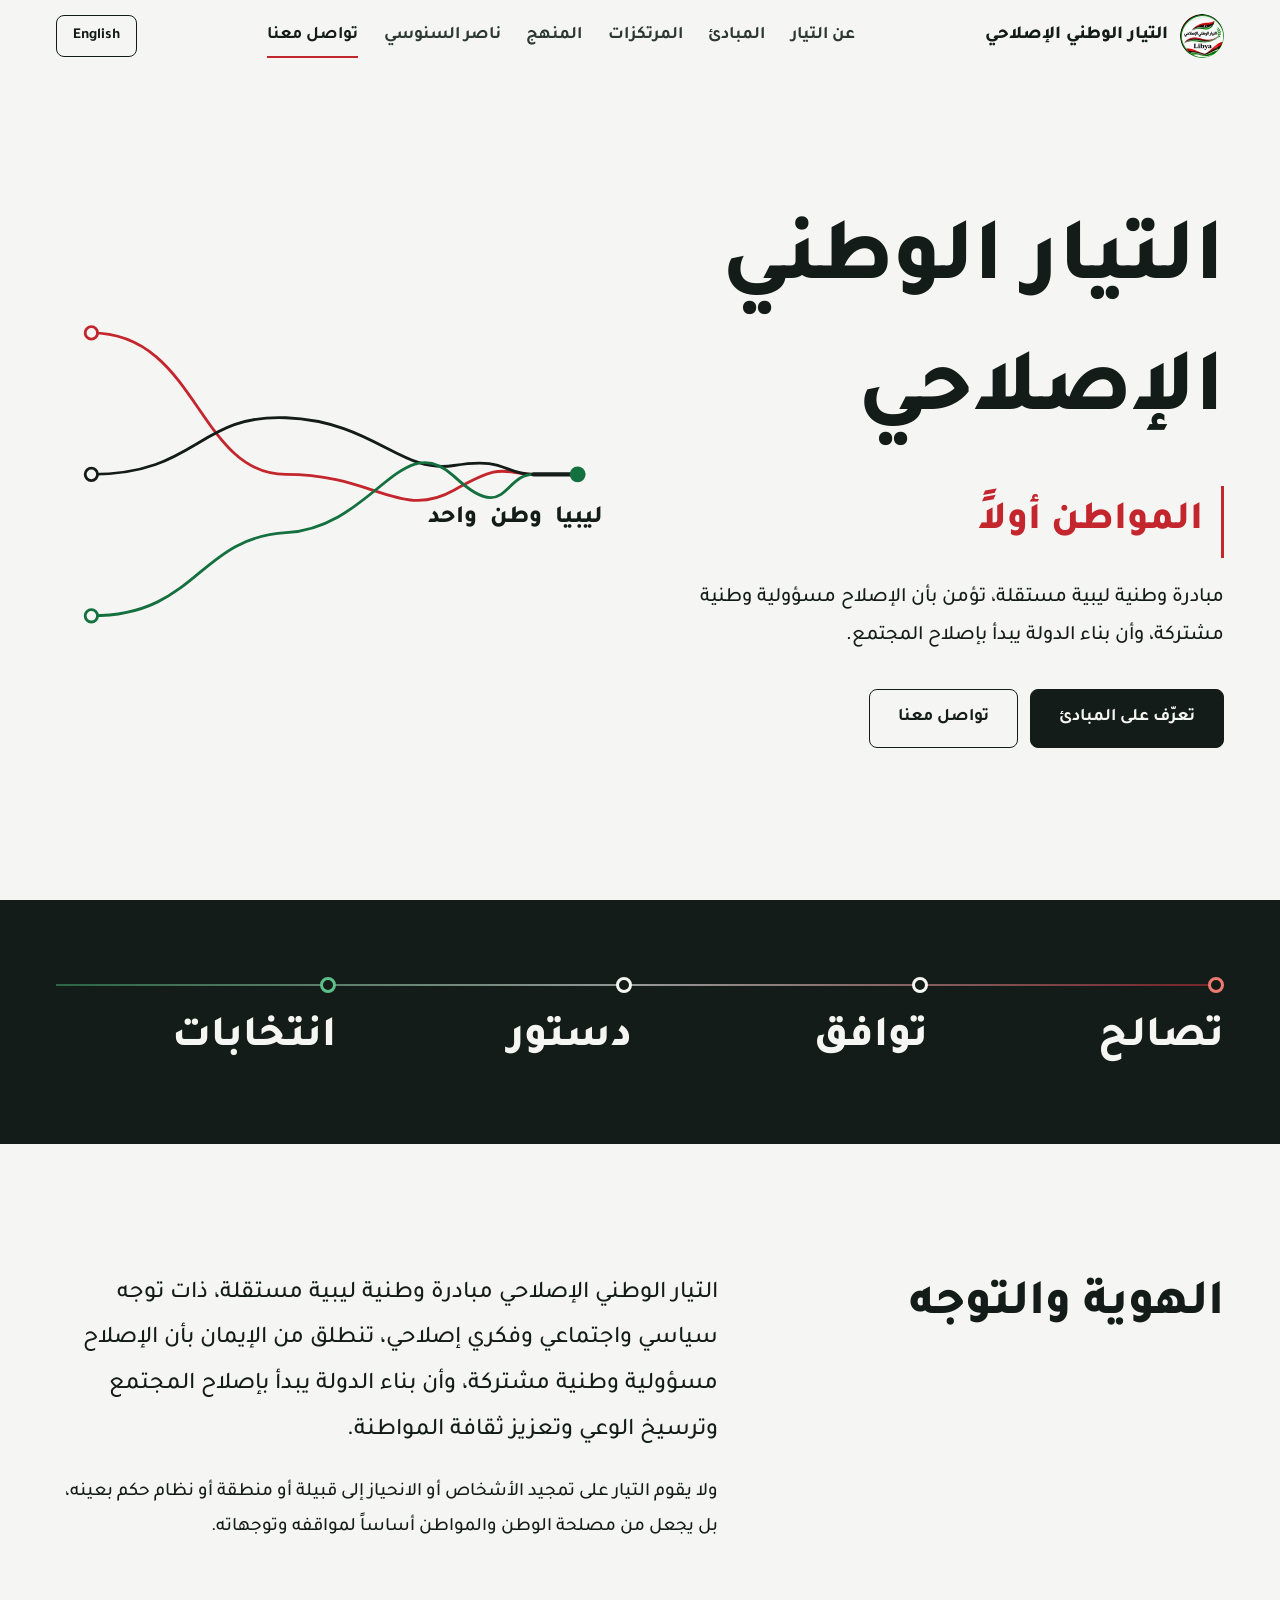
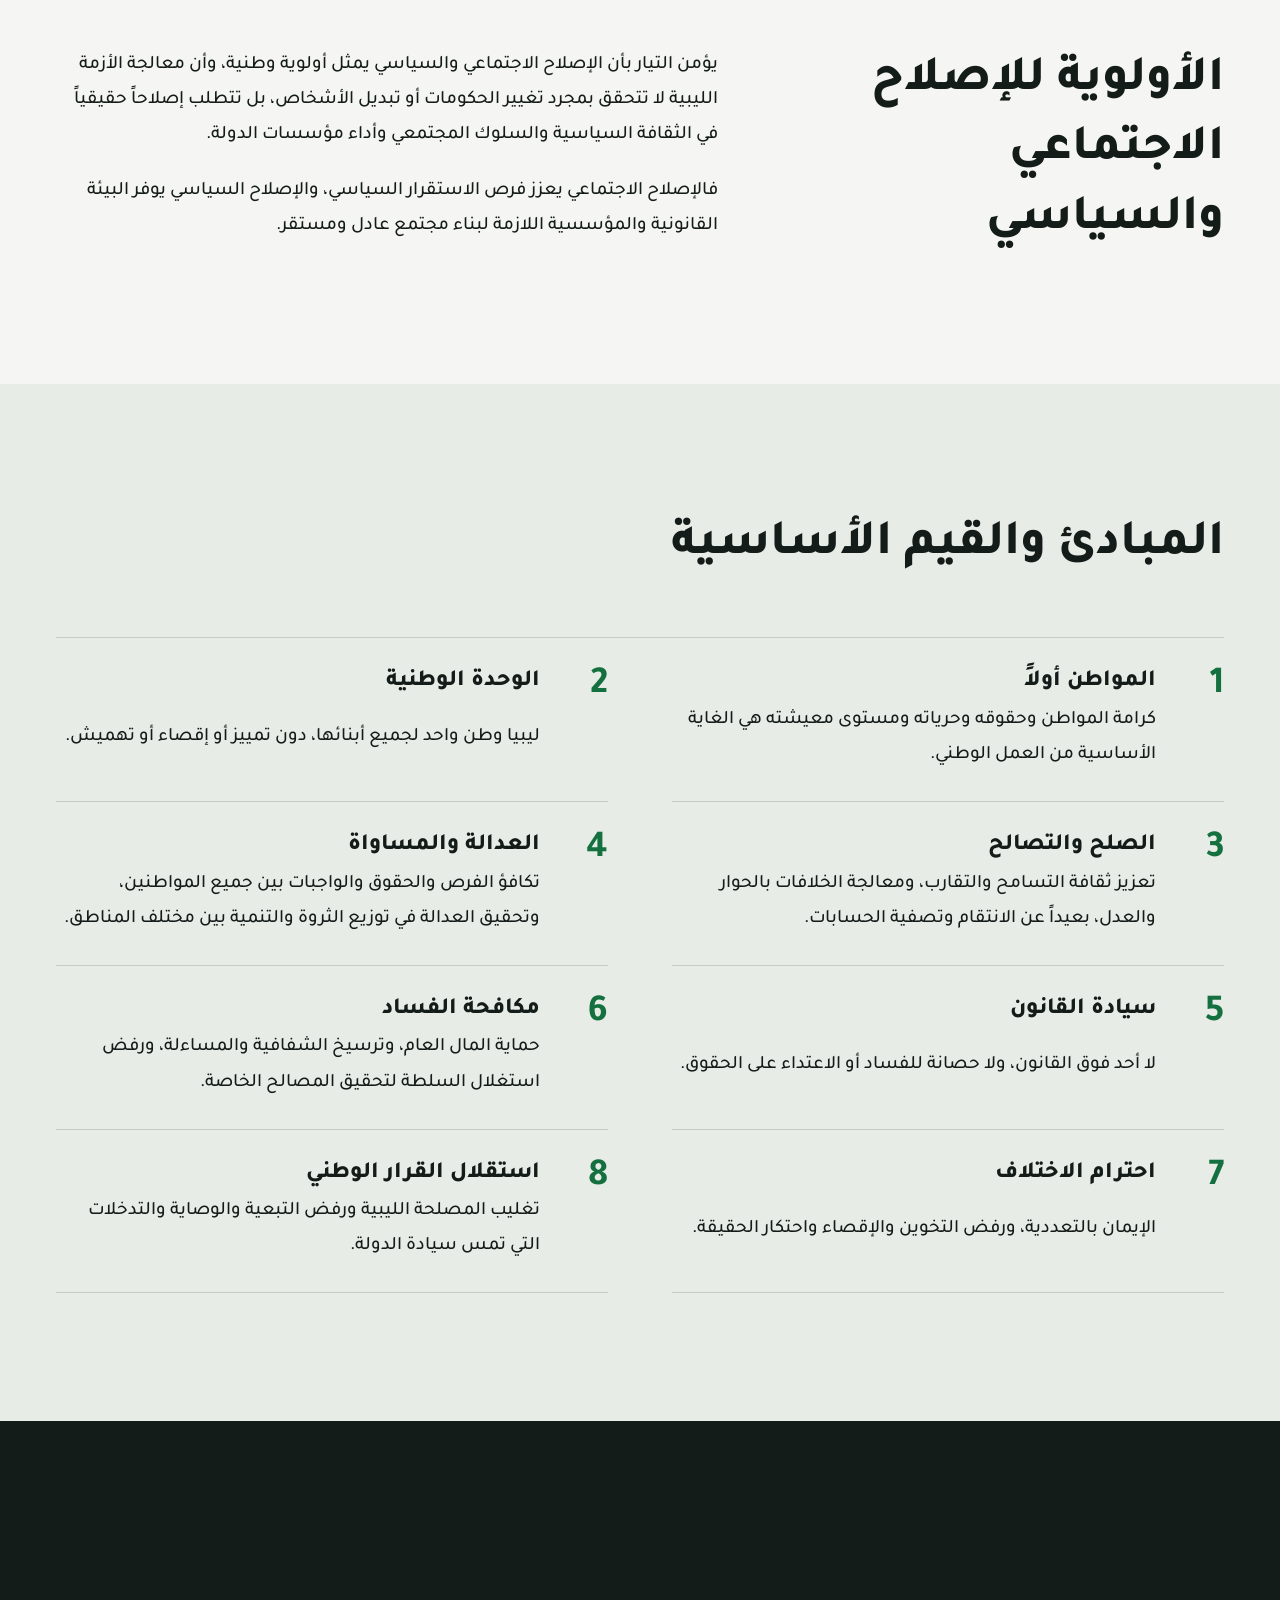
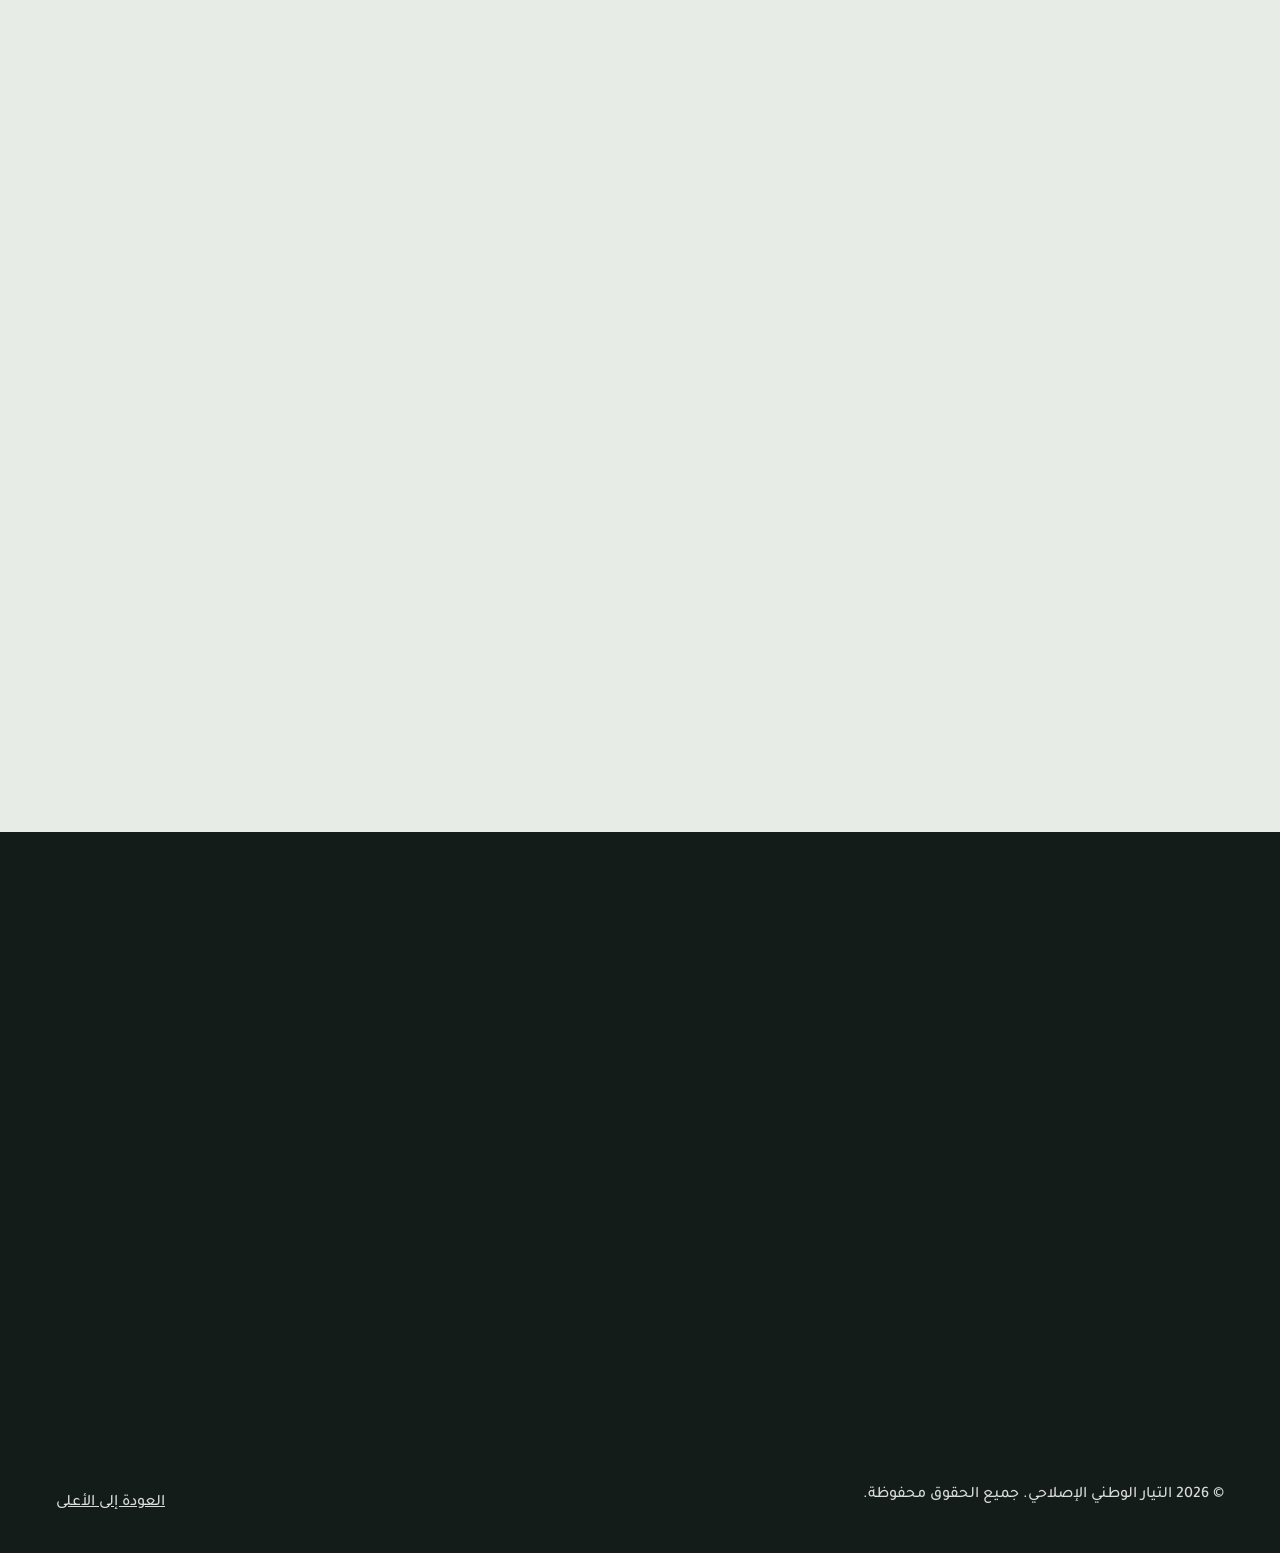
==== commit 59c0c743: "Full SEO, social cards, English page and performance pass - Separate Arabic (/) and English (/en/) p" ====
--- a/index.html
+++ b/index.html
@@ -1,383 +1,367 @@
 <!DOCTYPE html>
-<html lang="ar" dir="rtl" class="no-js">
+<html class="no-js" data-base="./" dir="rtl" lang="ar">
 <head>
-<meta charset="utf-8">
-<meta name="viewport" content="width=device-width, initial-scale=1, viewport-fit=cover">
+<meta charset="utf-8"/>
+<meta content="width=device-width, initial-scale=1, viewport-fit=cover" name="viewport"/>
 <title>التيار الوطني الإصلاحي | المواطن أولاً</title>
-<meta name="description" content="التيار الوطني الإصلاحي: مبادرة وطنية ليبية مستقلة. تصالح، توافق، دستور، انتخابات. The National Reform Movement: an independent Libyan national initiative. Reconciliation, consensus, constitution, elections.">
-<meta name="theme-color" content="#F5F6F3">
-<link rel="canonical" href="https://sheedosa.github.io/national-reform-current/">
-<link rel="icon" href="assets/logo-112.png" type="image/png">
-<link rel="apple-touch-icon" href="assets/logo.png">
-<meta property="og:type" content="website">
-<meta property="og:title" content="التيار الوطني الإصلاحي | National Reform Movement">
-<meta property="og:description" content="المواطن أولاً. تصالح، توافق، دستور، انتخابات.">
-<meta property="og:url" content="https://sheedosa.github.io/national-reform-current/">
-<meta property="og:image" content="https://sheedosa.github.io/national-reform-current/assets/og.png">
-<meta property="og:locale" content="ar_LY">
-<meta property="og:locale:alternate" content="en_GB">
-<meta name="twitter:card" content="summary_large_image">
-<link rel="preload" href="assets/fonts/tajawal-arabic-800-normal.woff2" as="font" type="font/woff2" crossorigin>
-<link rel="preload" href="assets/fonts/tajawal-arabic-400-normal.woff2" as="font" type="font/woff2" crossorigin>
-<script>
-(function(){var d=document.documentElement,l=null;d.classList.remove('no-js');d.classList.add('js');
-try{l=new URLSearchParams(location.search).get('lang')||localStorage.getItem('lang')}catch(e){}
-if(l==='en'){d.lang='en';d.dir='ltr';document.title='National Reform Movement | Citizens first'}})();
-</script>
-<link rel="stylesheet" href="assets/styles.css">
+<meta content="التيار الوطني الإصلاحي مبادرة وطنية ليبية مستقلة ذات توجه إصلاحي، شعارها: تصالح، توافق، دستور، انتخابات. تعرّف على مبادئ التيار ومرتكزاته السياسية والاجتماعية ومنهجه في الإصلاح." name="description"/>
+<meta content="التيار الوطني الإصلاحي, ليبيا, المصالحة الوطنية, الإصلاح السياسي, الانتخابات, الدستور, ناصر السنوسي, National Reform Movement, Libya" name="keywords"/>
+<meta content="التيار الوطني الإصلاحي" name="author"/>
+<meta content="index, follow, max-image-preview:large" name="robots"/>
+<meta content="#F5F6F3" name="theme-color"/>
+<meta content="light" name="color-scheme"/>
+<meta content="telephone=no" name="format-detection"/>
+<link href="https://sheedosa.github.io/national-reform-current/" rel="canonical"/>
+<link href="https://sheedosa.github.io/national-reform-current/" hreflang="ar" rel="alternate"/>
+<link href="https://sheedosa.github.io/national-reform-current/en/" hreflang="en" rel="alternate"/>
+<link href="https://sheedosa.github.io/national-reform-current/" hreflang="x-default" rel="alternate"/>
+<link href="assets/favicon-48.png" rel="icon" sizes="48x48" type="image/png"/>
+<link href="assets/icon-192.png" rel="icon" sizes="192x192" type="image/png"/>
+<link href="assets/apple-touch-icon.png" rel="apple-touch-icon"/>
+<link href="site.webmanifest" rel="manifest"/>
+<meta content="website" property="og:type"/>
+<meta content="التيار الوطني الإصلاحي" property="og:site_name"/>
+<meta content="التيار الوطني الإصلاحي | المواطن أولاً" property="og:title"/>
+<meta content="مبادرة وطنية ليبية مستقلة. تصالح، توافق، دستور، انتخابات." property="og:description"/>
+<meta content="https://sheedosa.github.io/national-reform-current/" property="og:url"/>
+<meta content="https://sheedosa.github.io/national-reform-current/assets/og.png" property="og:image"/>
+<meta content="https://sheedosa.github.io/national-reform-current/assets/og.png" property="og:image:secure_url"/>
+<meta content="image/png" property="og:image:type"/>
+<meta content="1200" property="og:image:width"/>
+<meta content="630" property="og:image:height"/>
+<meta content="شعار التيار الوطني الإصلاحي مع شعار المواطن أولاً" property="og:image:alt"/>
+<meta content="ar_LY" property="og:locale"/>
+<meta content="en_GB" property="og:locale:alternate"/>
+<meta content="summary_large_image" name="twitter:card"/>
+<meta content="التيار الوطني الإصلاحي | المواطن أولاً" name="twitter:title"/>
+<meta content="مبادرة وطنية ليبية مستقلة. تصالح، توافق، دستور، انتخابات." name="twitter:description"/>
+<meta content="https://sheedosa.github.io/national-reform-current/assets/og.png" name="twitter:image"/>
+<meta content="شعار التيار الوطني الإصلاحي مع شعار المواطن أولاً" name="twitter:image:alt"/>
+<link as="font" crossorigin="" href="assets/fonts/tajawal-arabic-800-normal.woff2" rel="preload" type="font/woff2"/>
+<link as="font" crossorigin="" href="assets/fonts/tajawal-arabic-500-normal.woff2" rel="preload" type="font/woff2"/>
+<script>document.documentElement.className='js';</script>
+<link href="assets/styles.css" rel="stylesheet"/>
 <script type="application/ld+json">
-{"@context":"https://schema.org","@type":"Organization","name":"التيار الوطني الإصلاحي","alternateName":"National Reform Movement","slogan":"المواطن أولاً","description":"An independent Libyan national initiative with a reformist political, social and intellectual outlook.","url":"https://sheedosa.github.io/national-reform-current/","logo":"https://sheedosa.github.io/national-reform-current/assets/logo.png","areaServed":"Libya"}
+{"@context":"https://schema.org","@graph":[
+{"@type":"Organization","@id":"https://sheedosa.github.io/national-reform-current/#org","name":"التيار الوطني الإصلاحي","alternateName":"National Reform Movement","slogan":"المواطن أولاً","description":"مبادرة وطنية ليبية مستقلة، ذات توجه سياسي واجتماعي وفكري إصلاحي.","url":"https://sheedosa.github.io/national-reform-current/","logo":{"@type":"ImageObject","url":"https://sheedosa.github.io/national-reform-current/assets/logo-512.png","width":512,"height":512},"image":"https://sheedosa.github.io/national-reform-current/assets/og.png","areaServed":{"@type":"Country","name":"Libya"},"knowsLanguage":["ar","en"],"sameAs":["https://www.facebook.com/share/p/1E5SBUVaTP/"]},
+{"@type":"WebSite","@id":"https://sheedosa.github.io/national-reform-current/#website","url":"https://sheedosa.github.io/national-reform-current/","name":"التيار الوطني الإصلاحي","alternateName":"National Reform Movement","inLanguage":["ar","en"],"publisher":{"@id":"https://sheedosa.github.io/national-reform-current/#org"}},
+{"@type":"WebPage","@id":"https://sheedosa.github.io/national-reform-current/#webpage","url":"https://sheedosa.github.io/national-reform-current/","name":"التيار الوطني الإصلاحي | المواطن أولاً","inLanguage":"ar","isPartOf":{"@id":"https://sheedosa.github.io/national-reform-current/#website"},"about":{"@id":"https://sheedosa.github.io/national-reform-current/#org"},"primaryImageOfPage":"https://sheedosa.github.io/national-reform-current/assets/og.png"},
+{"@type":"Person","@id":"https://sheedosa.github.io/national-reform-current/#nasser","name":"ناصر السنوسي","alternateName":["Nasser Al-Senussi","ناصر صلاح منصور صفي الدين الشريف السنوسي"],"nationality":{"@type":"Country","name":"Libya"},"description":"مؤسس مبادرة «بنغازي من أجلك نتحاور»، وكاتب وباحث في الشأن العام الليبي.","sameAs":["https://x.com/NasserAlsanusi"]}
+]}
 </script>
 </head>
 <body>
-<a class="skip" href="#main"><span class="ar">انتقل إلى المحتوى</span><span class="en">Skip to content</span></a>
-<div class="thread" aria-hidden="true"><i></i></div>
-
+<a class="skip" href="#main">انتقل إلى المحتوى</a>
+<div aria-hidden="true" class="thread"><i></i></div>
 <header class="site-header">
-  <div class="wrap bar">
-    <a class="brand" href="#top">
-      <img src="assets/logo-112.png" width="44" height="44" alt="">
-      <span class="nm"><span class="ar">التيار الوطني الإصلاحي</span><span class="en">National Reform Movement</span></span>
-    </a>
-    <nav class="nav" id="nav" aria-label="Main">
-      <a href="#identity"><span class="ar">عن التيار</span><span class="en">About</span></a>
-      <a href="#principles"><span class="ar">المبادئ</span><span class="en">Principles</span></a>
-      <a href="#foundations"><span class="ar">المرتكزات</span><span class="en">Foundations</span></a>
-      <a href="#approach"><span class="ar">المنهج</span><span class="en">Approach</span></a>
-      <a href="#nasser"><span class="ar">ناصر السنوسي</span><span class="en">Nasser Al-Senussi</span></a>
-      <a href="#contact"><span class="ar">تواصل معنا</span><span class="en">Contact</span></a>
-    </nav>
-    <div class="tools">
-      <button class="lang" type="button"><span class="ar" lang="en">English</span><span class="en" lang="ar">العربية</span></button>
-      <button class="menu-btn" type="button" aria-controls="nav" aria-expanded="false" aria-label="Menu"><span></span><span></span></button>
-    </div>
-  </div>
+<div class="wrap bar">
+<a aria-label="التيار الوطني الإصلاحي" class="brand" href="#top">
+<picture><source srcset="assets/logo-88.webp" type="image/webp"/><img alt="" fetchpriority="high" height="44" src="assets/logo-88.png" width="44"/></picture>
+<span class="nm">التيار الوطني الإصلاحي</span>
+</a>
+<nav aria-label="القائمة الرئيسية" class="nav" id="nav">
+<a href="#identity">عن التيار</a>
+<a href="#principles">المبادئ</a>
+<a href="#foundations">المرتكزات</a>
+<a href="#approach">المنهج</a>
+<a href="#nasser">ناصر السنوسي</a>
+<a href="#contact">تواصل معنا</a>
+</nav>
+<div class="tools">
+<a class="lang" href="en/" hreflang="en" lang="en">English</a>
+<button aria-controls="nav" aria-expanded="false" aria-label="القائمة" class="menu-btn" type="button"><span></span><span></span></button>
+</div>
+</div>
 </header>
-
 <main id="main">
-
 <!-- ================= HERO ================= -->
 <section class="hero" id="top">
-  <div class="wrap hero-grid">
-    <div>
-      <h1>
-        <span class="ar"><span class="l"><span>التيار الوطني</span></span><span class="l"><span>الإصلاحي</span></span></span>
-        <span class="en"><span class="l"><span>National Reform</span></span><span class="l"><span>Movement</span></span></span>
-      </h1>
-      <p class="lead fade d1">
-        <span class="ar">المواطن أولاً</span>
-        <span class="en">Citizens first</span>
-      </p>
-      <p class="roles fade d3">
-        <span class="ar">مبادرة وطنية ليبية مستقلة، تؤمن بأن الإصلاح مسؤولية وطنية مشتركة، وأن بناء الدولة يبدأ بإصلاح المجتمع.</span>
-        <span class="en">An independent Libyan national initiative, founded on the belief that reform is a shared national responsibility and that building the state begins with reforming society.</span>
-      </p>
-      <div class="cta fade d4">
-        <a class="btn solid" href="#principles"><span class="ar">تعرّف على المبادئ</span><span class="en">Read the principles</span></a>
-        <a class="btn ghost" href="#contact"><span class="ar">تواصل معنا</span><span class="en">Contact us</span></a>
-      </div>
-    </div>
-
-    <div class="weave" aria-hidden="true">
-      <svg viewBox="0 70 600 460" role="presentation">
-        <g class="flip">
-          <path class="s1 draw" pathLength="1" d="M40,140 C160,140 160,300 260,300 S390,352 450,318 S505,300 540,300"/>
-          <path class="s2 draw" pathLength="1" d="M40,300 C160,300 160,232 260,236 S390,300 450,290 S505,300 540,300"/>
-          <path class="s3 draw" pathLength="1" d="M40,460 C160,460 160,372 260,366 S390,246 450,302 S505,300 540,300"/>
-          <path class="one draw" pathLength="1" d="M540,300 H582"/>
-          <circle class="dot s1" cx="40" cy="140" r="7"/><circle class="dot s2" cx="40" cy="300" r="7"/><circle class="dot s3" cx="40" cy="460" r="7"/>
-          <circle class="ring" cx="590" cy="300" r="9"/>
-        </g>
-        <g class="ar" text-anchor="middle" direction="rtl">
-          <text class="goal" x="520" y="354" word-spacing="8">ليبيا وطن واحد</text>
-        </g>
-        <g class="en" text-anchor="middle" direction="ltr">
-          <text class="goal" x="92" y="354">One homeland</text>
-        </g>
-      </svg>
-    </div>
-  </div>
-</section>
-
+<div class="wrap hero-grid">
+<div>
+<h1>
+<span class="l"><span>التيار الوطني</span></span><span class="l"><span>الإصلاحي</span></span>
+</h1>
+<p class="lead fade d1">
+المواطن أولاً
+</p>
+<p class="roles fade d3">
+مبادرة وطنية ليبية مستقلة، تؤمن بأن الإصلاح مسؤولية وطنية مشتركة، وأن بناء الدولة يبدأ بإصلاح المجتمع.
+</p>
+<div class="cta fade d4">
+<a class="btn solid" href="#principles">تعرّف على المبادئ</a>
+<a class="btn ghost" href="#contact">تواصل معنا</a>
+</div>
+</div>
+<div aria-hidden="true" class="weave">
+<svg role="presentation" viewbox="0 70 600 460">
+<g class="flip">
+<path class="s1 draw" d="M40,140 C160,140 160,300 260,300 S390,352 450,318 S505,300 540,300" pathlength="1"></path>
+<path class="s2 draw" d="M40,300 C160,300 160,232 260,236 S390,300 450,290 S505,300 540,300" pathlength="1"></path>
+<path class="s3 draw" d="M40,460 C160,460 160,372 260,366 S390,246 450,302 S505,300 540,300" pathlength="1"></path>
+<path class="one draw" d="M540,300 H582" pathlength="1"></path>
+<circle class="dot s1" cx="40" cy="140" r="7"></circle><circle class="dot s2" cx="40" cy="300" r="7"></circle><circle class="dot s3" cx="40" cy="460" r="7"></circle>
+<circle class="ring" cx="590" cy="300" r="9"></circle>
+</g>
+<g direction="rtl" text-anchor="middle">
+<text class="goal" word-spacing="8" x="520" y="354">ليبيا وطن واحد</text>
+</g>
+</svg>
+</div>
+</div>
+</section>
 <!-- ================= SLOGAN ================= -->
-<section class="slogan dark" aria-label="Slogan">
-  <div class="wrap">
-    <ol class="steps reveal">
-      <li><span class="ar">تصالح</span><span class="en">Reconciliation</span></li>
-      <li><span class="ar">توافق</span><span class="en">Consensus</span></li>
-      <li><span class="ar">دستور</span><span class="en">Constitution</span></li>
-      <li><span class="ar">انتخابات</span><span class="en">Elections</span></li>
-    </ol>
-  </div>
-</section>
-
+<section aria-label="شعار التيار" class="slogan dark">
+<div class="wrap">
+<ol class="steps reveal">
+<li>تصالح</li>
+<li>توافق</li>
+<li>دستور</li>
+<li>انتخابات</li>
+</ol>
+</div>
+</section>
 <!-- ================= IDENTITY ================= -->
 <section class="section" id="identity">
-  <div class="wrap split">
-    <div class="head reveal">
-      <h2><span class="ar">الهوية والتوجه</span><span class="en">Identity and direction</span></h2>
-    </div>
-    <div class="prose reveal">
-      <p class="big">
-        <span class="ar">التيار الوطني الإصلاحي مبادرة وطنية ليبية مستقلة، ذات توجه سياسي واجتماعي وفكري إصلاحي، تنطلق من الإيمان بأن الإصلاح مسؤولية وطنية مشتركة، وأن بناء الدولة يبدأ بإصلاح المجتمع وترسيخ الوعي وتعزيز ثقافة المواطنة.</span>
-        <span class="en">The National Reform Movement is an independent Libyan national initiative with a reformist political, social and intellectual outlook. It starts from the belief that reform is a shared national responsibility, and that building the state begins with reforming society, deepening awareness and strengthening a culture of citizenship.</span>
-      </p>
-      <p>
-        <span class="ar">ولا يقوم التيار على تمجيد الأشخاص أو الانحياز إلى قبيلة أو منطقة أو نظام حكم بعينه، بل يجعل من مصلحة الوطن والمواطن أساساً لمواقفه وتوجهاته.</span>
-        <span class="en">The Movement is not built on glorifying individuals, nor on siding with any tribe, region or particular system of government. The interest of the country and the citizen is the basis of its positions.</span>
-      </p>
-    </div>
-  </div>
-  <div class="wrap split gap-top">
-    <div class="head reveal">
-      <h2><span class="ar">الأولوية للإصلاح الاجتماعي والسياسي</span><span class="en">The priority of social and political reform</span></h2>
-    </div>
-    <div class="prose reveal">
-      <p>
-        <span class="ar">يؤمن التيار بأن الإصلاح الاجتماعي والسياسي يمثل أولوية وطنية، وأن معالجة الأزمة الليبية لا تتحقق بمجرد تغيير الحكومات أو تبديل الأشخاص، بل تتطلب إصلاحاً حقيقياً في الثقافة السياسية والسلوك المجتمعي وأداء مؤسسات الدولة.</span>
-        <span class="en">The Movement holds that social and political reform is a national priority. The Libyan crisis will not be resolved simply by changing governments or replacing individuals; it requires real reform of political culture, social conduct and the performance of state institutions.</span>
-      </p>
-      <p>
-        <span class="ar">فالإصلاح الاجتماعي يعزز فرص الاستقرار السياسي، والإصلاح السياسي يوفر البيئة القانونية والمؤسسية اللازمة لبناء مجتمع عادل ومستقر.</span>
-        <span class="en">Social reform improves the chances of political stability, and political reform provides the legal and institutional environment needed to build a just and stable society.</span>
-      </p>
-    </div>
-  </div>
-</section>
-
+<div class="wrap split">
+<div class="head reveal">
+<h2>الهوية والتوجه</h2>
+</div>
+<div class="prose reveal">
+<p class="big">
+التيار الوطني الإصلاحي مبادرة وطنية ليبية مستقلة، ذات توجه سياسي واجتماعي وفكري إصلاحي، تنطلق من الإيمان بأن الإصلاح مسؤولية وطنية مشتركة، وأن بناء الدولة يبدأ بإصلاح المجتمع وترسيخ الوعي وتعزيز ثقافة المواطنة.
+</p>
+<p>
+ولا يقوم التيار على تمجيد الأشخاص أو الانحياز إلى قبيلة أو منطقة أو نظام حكم بعينه، بل يجعل من مصلحة الوطن والمواطن أساساً لمواقفه وتوجهاته.
+</p>
+</div>
+</div>
+<div class="wrap split gap-top">
+<div class="head reveal">
+<h2>الأولوية للإصلاح الاجتماعي والسياسي</h2>
+</div>
+<div class="prose reveal">
+<p>
+يؤمن التيار بأن الإصلاح الاجتماعي والسياسي يمثل أولوية وطنية، وأن معالجة الأزمة الليبية لا تتحقق بمجرد تغيير الحكومات أو تبديل الأشخاص، بل تتطلب إصلاحاً حقيقياً في الثقافة السياسية والسلوك المجتمعي وأداء مؤسسات الدولة.
+</p>
+<p>
+فالإصلاح الاجتماعي يعزز فرص الاستقرار السياسي، والإصلاح السياسي يوفر البيئة القانونية والمؤسسية اللازمة لبناء مجتمع عادل ومستقر.
+</p>
+</div>
+</div>
+</section>
 <!-- ================= PRINCIPLES ================= -->
 <section class="section tint" id="principles">
-  <div class="wrap">
-    <div class="head reveal">
-      <h2><span class="ar">المبادئ والقيم الأساسية</span><span class="en">Core principles and values</span></h2>
-    </div>
-    <ol class="principles reveal">
-      <li><h3><span class="ar">المواطن أولاً</span><span class="en">Citizens first</span></h3><p><span class="ar">كرامة المواطن وحقوقه وحرياته ومستوى معيشته هي الغاية الأساسية من العمل الوطني.</span><span class="en">The dignity, rights, freedoms and standard of living of citizens are the fundamental purpose of national work.</span></p></li>
-      <li><h3><span class="ar">الوحدة الوطنية</span><span class="en">National unity</span></h3><p><span class="ar">ليبيا وطن واحد لجميع أبنائها، دون تمييز أو إقصاء أو تهميش.</span><span class="en">Libya is one homeland for all its people, without discrimination, exclusion or marginalisation.</span></p></li>
-      <li><h3><span class="ar">الصلح والتصالح</span><span class="en">Conciliation and reconciliation</span></h3><p><span class="ar">تعزيز ثقافة التسامح والتقارب، ومعالجة الخلافات بالحوار والعدل، بعيداً عن الانتقام وتصفية الحسابات.</span><span class="en">Promoting a culture of tolerance and rapprochement, and resolving disputes through dialogue and justice, far from revenge and score-settling.</span></p></li>
-      <li><h3><span class="ar">العدالة والمساواة</span><span class="en">Justice and equality</span></h3><p><span class="ar">تكافؤ الفرص والحقوق والواجبات بين جميع المواطنين، وتحقيق العدالة في توزيع الثروة والتنمية بين مختلف المناطق.</span><span class="en">Equal opportunities, rights and duties for all citizens, and a fair distribution of wealth and development across the regions.</span></p></li>
-      <li><h3><span class="ar">سيادة القانون</span><span class="en">Rule of law</span></h3><p><span class="ar">لا أحد فوق القانون، ولا حصانة للفساد أو الاعتداء على الحقوق.</span><span class="en">No one is above the law, and there is no immunity for corruption or the violation of rights.</span></p></li>
-      <li><h3><span class="ar">مكافحة الفساد</span><span class="en">Fighting corruption</span></h3><p><span class="ar">حماية المال العام، وترسيخ الشفافية والمساءلة، ورفض استغلال السلطة لتحقيق المصالح الخاصة.</span><span class="en">Protecting public money, entrenching transparency and accountability, and rejecting the use of power for private gain.</span></p></li>
-      <li><h3><span class="ar">احترام الاختلاف</span><span class="en">Respect for difference</span></h3><p><span class="ar">الإيمان بالتعددية، ورفض التخوين والإقصاء واحتكار الحقيقة.</span><span class="en">Belief in pluralism, and rejection of accusations of treason, exclusion and any monopoly on truth.</span></p></li>
-      <li><h3><span class="ar">استقلال القرار الوطني</span><span class="en">Independent national decision-making</span></h3><p><span class="ar">تغليب المصلحة الليبية ورفض التبعية والوصاية والتدخلات التي تمس سيادة الدولة.</span><span class="en">Putting Libya’s interest first and rejecting dependency, tutelage and interference that undermine the state’s sovereignty.</span></p></li>
-    </ol>
-  </div>
-</section>
-
+<div class="wrap">
+<div class="head reveal">
+<h2>المبادئ والقيم الأساسية</h2>
+</div>
+<ol class="principles reveal">
+<li><h3>المواطن أولاً</h3><p>كرامة المواطن وحقوقه وحرياته ومستوى معيشته هي الغاية الأساسية من العمل الوطني.</p></li>
+<li><h3>الوحدة الوطنية</h3><p>ليبيا وطن واحد لجميع أبنائها، دون تمييز أو إقصاء أو تهميش.</p></li>
+<li><h3>الصلح والتصالح</h3><p>تعزيز ثقافة التسامح والتقارب، ومعالجة الخلافات بالحوار والعدل، بعيداً عن الانتقام وتصفية الحسابات.</p></li>
+<li><h3>العدالة والمساواة</h3><p>تكافؤ الفرص والحقوق والواجبات بين جميع المواطنين، وتحقيق العدالة في توزيع الثروة والتنمية بين مختلف المناطق.</p></li>
+<li><h3>سيادة القانون</h3><p>لا أحد فوق القانون، ولا حصانة للفساد أو الاعتداء على الحقوق.</p></li>
+<li><h3>مكافحة الفساد</h3><p>حماية المال العام، وترسيخ الشفافية والمساءلة، ورفض استغلال السلطة لتحقيق المصالح الخاصة.</p></li>
+<li><h3>احترام الاختلاف</h3><p>الإيمان بالتعددية، ورفض التخوين والإقصاء واحتكار الحقيقة.</p></li>
+<li><h3>استقلال القرار الوطني</h3><p>تغليب المصلحة الليبية ورفض التبعية والوصاية والتدخلات التي تمس سيادة الدولة.</p></li>
+</ol>
+</div>
+</section>
 <!-- ================= FOUNDATIONS ================= -->
 <section class="section dark" id="foundations">
-  <div class="wrap two">
-    <div class="reveal">
-      <div class="head">
-        <h2><span class="ar">المرتكزات السياسية</span><span class="en">Political foundations</span></h2>
-        <p><span class="ar">يرتكز التوجه السياسي للتيار على أن الشعب الليبي هو مصدر السلطات وصاحب الحق الأصيل في اختيار نظام الحكم ومن يتولى إدارة شؤونه.</span><span class="en">The Movement’s political outlook rests on the Libyan people being the source of authority, with the inherent right to choose their system of government and those who manage their affairs.</span></p>
-      </div>
-      <ul class="vision">
-        <li><span class="ar">الاحتكام إلى إرادة الشعب عبر الانتخابات الحرة والنزيهة.</span><span class="en">Abiding by the will of the people through free and fair elections.</span></li>
-        <li><span class="ar">إعطاء الأولوية لتجديد الشرعية من خلال الانتخابات البرلمانية.</span><span class="en">Prioritising the renewal of legitimacy through parliamentary elections.</span></li>
-        <li><span class="ar">دعم الاستفتاء الشعبي على الدستور لتحديد الإطار الدستوري وشكل نظام الحكم.</span><span class="en">Supporting a popular referendum on the constitution to settle the constitutional framework and form of government.</span></li>
-        <li><span class="ar">تعزيز التمثيل العادل للمناطق من خلال مؤسسات تشريعية متوازنة، بما فيها مجلس للشيوخ.</span><span class="en">Strengthening fair regional representation through balanced legislative institutions, including a senate.</span></li>
-        <li><span class="ar">دعم توحيد المؤسسات العسكرية والأمنية تحت سلطة الدولة.</span><span class="en">Supporting the unification of military and security institutions under the authority of the state.</span></li>
-        <li><span class="ar">ضمان التداول السلمي للسلطة والفصل بين السلطات.</span><span class="en">Guaranteeing the peaceful transfer of power and the separation of powers.</span></li>
-        <li><span class="ar">رفض احتكار القرار السياسي أو ربط مستقبل ليبيا بشخص أو عائلة أو جماعة.</span><span class="en">Rejecting any monopoly on political decisions, or tying Libya’s future to one person, family or group.</span></li>
-      </ul>
-    </div>
-    <div class="reveal">
-      <div class="head">
-        <h2><span class="ar">المرتكزات الاجتماعية</span><span class="en">Social foundations</span></h2>
-        <p><span class="ar">يعتبر التيار أن المجتمع المتماسك هو الأساس الذي تقوم عليه الدولة المستقرة، ولذلك يعطي أهمية خاصة إلى:</span><span class="en">The Movement sees a cohesive society as the foundation of a stable state, and so gives particular weight to:</span></p>
-      </div>
-      <ul class="vision">
-        <li><span class="ar">نشر ثقافة الصلح والتسامح والتعايش.</span><span class="en">Spreading a culture of reconciliation, tolerance and coexistence.</span></li>
-        <li><span class="ar">تعزيز دور الأسرة والتعليم في بناء الوعي.</span><span class="en">Strengthening the role of family and education in building awareness.</span></li>
-        <li><span class="ar">احترام المكونات الاجتماعية والثقافية الليبية.</span><span class="en">Respecting Libya’s social and cultural components.</span></li>
-        <li><span class="ar">دعم دور الشباب والمرأة في الحياة العامة.</span><span class="en">Supporting the role of young people and women in public life.</span></li>
-        <li><span class="ar">نبذ خطاب الكراهية والتحريض والجهوية.</span><span class="en">Rejecting hate speech, incitement and regionalism.</span></li>
-        <li><span class="ar">تعزيز المسؤولية الاجتماعية والعمل التطوعي.</span><span class="en">Encouraging social responsibility and volunteer work.</span></li>
-        <li><span class="ar">معالجة المظالم الاجتماعية بالعدل والقانون.</span><span class="en">Addressing social grievances through justice and the law.</span></li>
-      </ul>
-    </div>
-  </div>
-</section>
-
+<div class="wrap two">
+<div class="reveal">
+<div class="head">
+<h2>المرتكزات السياسية</h2>
+<p>يرتكز التوجه السياسي للتيار على أن الشعب الليبي هو مصدر السلطات وصاحب الحق الأصيل في اختيار نظام الحكم ومن يتولى إدارة شؤونه.</p>
+</div>
+<ul class="vision">
+<li>الاحتكام إلى إرادة الشعب عبر الانتخابات الحرة والنزيهة.</li>
+<li>إعطاء الأولوية لتجديد الشرعية من خلال الانتخابات البرلمانية.</li>
+<li>دعم الاستفتاء الشعبي على الدستور لتحديد الإطار الدستوري وشكل نظام الحكم.</li>
+<li>تعزيز التمثيل العادل للمناطق من خلال مؤسسات تشريعية متوازنة، بما فيها مجلس للشيوخ.</li>
+<li>دعم توحيد المؤسسات العسكرية والأمنية تحت سلطة الدولة.</li>
+<li>ضمان التداول السلمي للسلطة والفصل بين السلطات.</li>
+<li>رفض احتكار القرار السياسي أو ربط مستقبل ليبيا بشخص أو عائلة أو جماعة.</li>
+</ul>
+</div>
+<div class="reveal">
+<div class="head">
+<h2>المرتكزات الاجتماعية</h2>
+<p>يعتبر التيار أن المجتمع المتماسك هو الأساس الذي تقوم عليه الدولة المستقرة، ولذلك يعطي أهمية خاصة إلى:</p>
+</div>
+<ul class="vision">
+<li>نشر ثقافة الصلح والتسامح والتعايش.</li>
+<li>تعزيز دور الأسرة والتعليم في بناء الوعي.</li>
+<li>احترام المكونات الاجتماعية والثقافية الليبية.</li>
+<li>دعم دور الشباب والمرأة في الحياة العامة.</li>
+<li>نبذ خطاب الكراهية والتحريض والجهوية.</li>
+<li>تعزيز المسؤولية الاجتماعية والعمل التطوعي.</li>
+<li>معالجة المظالم الاجتماعية بالعدل والقانون.</li>
+</ul>
+</div>
+</div>
+</section>
 <!-- ================= APPROACH ================= -->
 <section class="section" id="approach">
-  <div class="wrap split">
-    <div class="head reveal">
-      <h2><span class="ar">منهج الإصلاح</span><span class="en">The approach to reform</span></h2>
-    </div>
-    <div class="prose reveal">
-      <p class="big">
-        <span class="ar">يتبنى التيار منهج الإصلاح السلمي التدريجي والواقعي، القائم على الحوار والتوافق والمشاركة المجتمعية، بعيداً عن العنف وفرض القناعات.</span>
-        <span class="en">The Movement adopts peaceful, gradual and realistic reform, built on dialogue, consensus and public participation, far from violence and the imposition of beliefs.</span>
-      </p>
-      <p>
-        <span class="ar">ولا يدعي امتلاك الحلول الكاملة أو احتكار الصواب، بل يؤمن بأن الأفكار قابلة للنقاش والتطوير، وأن النقد الموضوعي والمراجعة المستمرة من ضرورات العمل الإصلاحي.</span>
-        <span class="en">It does not claim to hold complete solutions or a monopoly on being right. Ideas are open to debate and development, and objective criticism and continuous review are necessities of reform work.</span>
-      </p>
-    </div>
-  </div>
-  <div class="wrap">
-    <blockquote class="pull reveal">
-      <span class="ar">الواقعية السياسية لا تعني التنازل عن المبادئ، كما أن التمسك بالمبادئ لا يعني تجاهل الواقع.</span>
-      <span class="en">Political realism does not mean giving up principles, just as holding to principles does not mean ignoring reality.</span>
-    </blockquote>
-  </div>
-  <div class="wrap trio">
-    <article class="reveal">
-      <h3 class="sub"><span class="ar">الاستقلالية والانفتاح</span><span class="en">Independence and openness</span></h3>
-      <p><span class="ar">التيار الوطني الإصلاحي مستقل في قراره وتوجهاته، ولا يرتبط تنظيمياً بأي حزب أو كيان سياسي، ولا يدعي تمثيل أي جهة أو مجموعة.</span><span class="en">The Movement is independent in its decisions and direction. It has no organisational ties to any party or political entity, and does not claim to represent any side or group.</span></p>
-      <p><span class="ar">وهو منفتح على الحوار والتعاون مع جميع الشخصيات والمبادرات والمؤسسات الوطنية التي تتقاطع معه في مبادئ الإصلاح والمصالحة والعدالة وسيادة القانون، دون اشتراط التطابق الكامل في الآراء والقناعات.</span><span class="en">It is open to dialogue and cooperation with every national figure, initiative and institution that shares the principles of reform, reconciliation, justice and the rule of law, without requiring complete agreement in views and beliefs.</span></p>
-    </article>
-    <article class="reveal">
-      <h3 class="sub"><span class="ar">أخلاقيات العمل الوطني</span><span class="en">The ethics of national work</span></h3>
-      <p><span class="ar">يلتزم التيار في خطابه وممارساته بالصدق والموضوعية واحترام الرأي المخالف، ويرفض التقديس السياسي للأشخاص، والتضليل الإعلامي، واستغلال الانتماءات الاجتماعية لتحقيق المكاسب السياسية.</span><span class="en">In its words and conduct the Movement commits to honesty, objectivity and respect for opposing views. It rejects the political sanctification of individuals, media disinformation, and the exploitation of social affiliations for political gain.</span></p>
-      <p><span class="ar">ويؤمن بأن العمل الوطني تكليف ومسؤولية، وليس وسيلة للوجاهة أو تحقيق المصالح الشخصية.</span><span class="en">It believes national work is a duty and a responsibility, not a route to prestige or personal interest.</span></p>
-    </article>
-    <article class="reveal">
-      <h3 class="sub"><span class="ar">الغاية الوطنية</span><span class="en">The national goal</span></h3>
-      <p><span class="ar">يسعى التيار إلى الإسهام في بناء دولة ليبية موحدة، مستقرة، عادلة، ذات سيادة، تقوم على القانون والمؤسسات، وتصان فيها الحقوق والحريات، وتتحقق فيها العدالة الاجتماعية والتنمية المتوازنة.</span><span class="en">The Movement seeks to contribute to building a unified, stable, just and sovereign Libyan state, founded on law and institutions, where rights and freedoms are protected and social justice and balanced development are achieved.</span></p>
-      <p><span class="ar">ولا يرى التيار في نفسه بديلاً عن الشعب أو مؤسسات الدولة، بل يسعى إلى أن يكون جزءاً من الجهد الوطني للإصلاح والتقارب والتصالح.</span><span class="en">It does not see itself as a substitute for the people or the institutions of the state, but as part of the national effort for reform, rapprochement and reconciliation.</span></p>
-    </article>
-  </div>
-</section>
-
+<div class="wrap split">
+<div class="head reveal">
+<h2>منهج الإصلاح</h2>
+</div>
+<div class="prose reveal">
+<p class="big">
+يتبنى التيار منهج الإصلاح السلمي التدريجي والواقعي، القائم على الحوار والتوافق والمشاركة المجتمعية، بعيداً عن العنف وفرض القناعات.
+</p>
+<p>
+ولا يدعي امتلاك الحلول الكاملة أو احتكار الصواب، بل يؤمن بأن الأفكار قابلة للنقاش والتطوير، وأن النقد الموضوعي والمراجعة المستمرة من ضرورات العمل الإصلاحي.
+</p>
+</div>
+</div>
+<div class="wrap">
+<blockquote class="pull reveal">
+الواقعية السياسية لا تعني التنازل عن المبادئ، كما أن التمسك بالمبادئ لا يعني تجاهل الواقع.
+</blockquote>
+</div>
+<div class="wrap trio">
+<article class="reveal">
+<h3 class="sub">الاستقلالية والانفتاح</h3>
+<p>التيار الوطني الإصلاحي مستقل في قراره وتوجهاته، ولا يرتبط تنظيمياً بأي حزب أو كيان سياسي، ولا يدعي تمثيل أي جهة أو مجموعة.</p>
+<p>وهو منفتح على الحوار والتعاون مع جميع الشخصيات والمبادرات والمؤسسات الوطنية التي تتقاطع معه في مبادئ الإصلاح والمصالحة والعدالة وسيادة القانون، دون اشتراط التطابق الكامل في الآراء والقناعات.</p>
+</article>
+<article class="reveal">
+<h3 class="sub">أخلاقيات العمل الوطني</h3>
+<p>يلتزم التيار في خطابه وممارساته بالصدق والموضوعية واحترام الرأي المخالف، ويرفض التقديس السياسي للأشخاص، والتضليل الإعلامي، واستغلال الانتماءات الاجتماعية لتحقيق المكاسب السياسية.</p>
+<p>ويؤمن بأن العمل الوطني تكليف ومسؤولية، وليس وسيلة للوجاهة أو تحقيق المصالح الشخصية.</p>
+</article>
+<article class="reveal">
+<h3 class="sub">الغاية الوطنية</h3>
+<p>يسعى التيار إلى الإسهام في بناء دولة ليبية موحدة، مستقرة، عادلة، ذات سيادة، تقوم على القانون والمؤسسات، وتصان فيها الحقوق والحريات، وتتحقق فيها العدالة الاجتماعية والتنمية المتوازنة.</p>
+<p>ولا يرى التيار في نفسه بديلاً عن الشعب أو مؤسسات الدولة، بل يسعى إلى أن يكون جزءاً من الجهد الوطني للإصلاح والتقارب والتصالح.</p>
+</article>
+</div>
+</section>
 <!-- ================= NASSER AL-SENUSSI ================= -->
 <section class="section tint" id="nasser">
-  <div class="wrap about-grid">
-    <figure class="portrait reveal" role="img" aria-label="Nasser Al-Senussi">
-    </figure>
-    <div class="reveal">
-      <div class="head">
-        <h2><span class="ar">ناصر السنوسي</span><span class="en">Nasser Al-Senussi</span></h2>
-        <p><span class="ar">ناصر صلاح منصور صفي الدين الشريف السنوسي. مؤسس مبادرة «بنغازي من أجلك نتحاور»، وكاتب وباحث في الشأن العام الليبي.</span><span class="en">Nasser Salah Mansour Safi al-Din al-Sharif al-Senussi. Founder of the initiative “Benghazi, for your sake we talk”, and a writer and researcher on Libyan public affairs.</span></p>
-      </div>
-      <p class="statement">
-        <span class="ar">يؤمن بأن استقرار ليبيا يبدأ من التوافق بين الليبيين، وتوحيد مؤسسات الدولة، وترسيخ المصالحة الوطنية، وإنهاء المراحل الانتقالية عبر انتخابات حرة ونزيهة، بما يضمن التداول السلمي للسلطة، ويحفظ وحدة البلاد وسيادتها، ويحقق التنمية والعدالة لجميع المواطنين.</span>
-        <span class="en">He believes Libya’s stability begins with agreement among Libyans: unifying the institutions of the state, anchoring national reconciliation, and ending the transitional phases through free and fair elections. That path secures the peaceful transfer of power, protects the country’s unity and sovereignty, and brings development and justice to every citizen.</span>
-      </p>
-
-      <ul class="exp">
-        <li><span><span class="ar">أسّس مبادرة «بنغازي من أجلك نتحاور» لتعزيز الحوار الوطني والتقارب بين مختلف مكونات المجتمع الليبي.</span><span class="en">Founded the initiative “Benghazi, for your sake we talk” to promote national dialogue and closer ties between the components of Libyan society.</span></span></li>
-        <li><span><span class="ar">شارك في إعداد وطرح مبادرات ورؤى سياسية تهدف إلى إنهاء الانقسام وتحقيق الاستقرار.</span><span class="en">Helped draft and put forward political initiatives and proposals aimed at ending the division and achieving stability.</span></span></li>
-        <li><span><span class="ar">شارك في لقاءات وحوارات مع شخصيات سياسية واجتماعية من مختلف مناطق ليبيا لدعم التوافق الوطني.</span><span class="en">Took part in meetings and dialogues with political and social figures from across Libya’s regions in support of national consensus.</span></span></li>
-      </ul>
-
-      <details class="cv">
-        <summary><span><span class="ar">السيرة الذاتية كاملة</span><span class="en">Full CV</span></span><i aria-hidden="true"></i></summary>
-        <div class="cv-body">
-          <h3 class="sub"><span class="ar">الرؤية الوطنية</span><span class="en">National vision</span></h3>
-          <ul class="plain">
-            <li><span class="ar">إنهاء الانقسام السياسي والمؤسسي.</span><span class="en">End the political and institutional division.</span></li>
-            <li><span class="ar">توحيد مؤسسات الدولة.</span><span class="en">Unify the institutions of the state.</span></li>
-            <li><span class="ar">دعم المصالحة الوطنية.</span><span class="en">Support national reconciliation.</span></li>
-            <li><span class="ar">ترسيخ سيادة القانون.</span><span class="en">Entrench the rule of law.</span></li>
-            <li><span class="ar">دعم توحيد المؤسسة العسكرية.</span><span class="en">Support the unification of the military.</span></li>
-            <li><span class="ar">إجراء انتخابات حرة ونزيهة وفق قاعدة قانونية متوافق عليها.</span><span class="en">Hold free and fair elections on an agreed legal basis.</span></li>
-            <li><span class="ar">بناء دولة المؤسسات والشفافية والمساءلة.</span><span class="en">Build a state of institutions, transparency and accountability.</span></li>
-            <li><span class="ar">تحقيق العدالة في توزيع الثروة والتنمية بين جميع المناطق.</span><span class="en">Share wealth and development fairly across every region.</span></li>
-          </ul>
-
-          <h3 class="sub"><span class="ar">المؤهلات العلمية</span><span class="en">Education</span></h3>
-          <ol class="edu">
-            <li><span class="yr">2000</span><span><span class="ar">دبلوم تخصصي في الحاسب الآلي (برمجة وصيانة الحاسب الآلي).</span><span class="en">Specialised diploma in computing (computer programming and maintenance).</span></span></li>
-            <li><span class="yr">2013</span><span><span class="ar">برنامج إعداد القيادات، كلية محمد بن راشد للإدارة الحكومية.</span><span class="en">Leadership development programme, Mohammed Bin Rashid School of Government.</span></span></li>
-          </ol>
-
-          <h3 class="sub"><span class="ar">البرامج التدريبية</span><span class="en">Training programmes</span></h3>
-          <ul class="tags">
-            <li><span class="ar">القيادة والإدارة</span><span class="en">Leadership and management</span></li>
-            <li><span class="ar">التخطيط الاستراتيجي</span><span class="en">Strategic planning</span></li>
-            <li><span class="ar">إدارة الأداء المؤسسي</span><span class="en">Institutional performance management</span></li>
-            <li><span class="ar">المحاسبة والرقابة المالية</span><span class="en">Accounting and financial control</span></li>
-            <li><span class="ar">إعداد وإدارة الموازنات</span><span class="en">Budget preparation and management</span></li>
-            <li><span class="ar">إدارة المشاريع</span><span class="en">Project management</span></li>
-            <li><span class="ar">التحليل الفني للأسواق المالية</span><span class="en">Technical analysis of financial markets</span></li>
-            <li><span class="ar">التأهيل السياسي وإدارة الحوار</span><span class="en">Political training and dialogue management</span></li>
-            <li><span class="ar">النظام المالي والضريبي</span><span class="en">Financial and tax systems</span></li>
-          </ul>
-
-          <h3 class="sub"><span class="ar">المهارات</span><span class="en">Skills</span></h3>
-          <ul class="tags">
-            <li><span class="ar">القيادة</span><span class="en">Leadership</span></li>
-            <li><span class="ar">إدارة الأزمات</span><span class="en">Crisis management</span></li>
-            <li><span class="ar">بناء التوافقات</span><span class="en">Consensus building</span></li>
-            <li><span class="ar">التفاوض</span><span class="en">Negotiation</span></li>
-            <li><span class="ar">إدارة فرق العمل</span><span class="en">Team management</span></li>
-            <li><span class="ar">التخطيط الاستراتيجي</span><span class="en">Strategic planning</span></li>
-            <li><span class="ar">الاتصال والإعلام السياسي</span><span class="en">Political communication and media</span></li>
-            <li><span class="ar">إعداد السياسات العامة</span><span class="en">Public policy development</span></li>
-          </ul>
-
-          <h3 class="sub"><span class="ar">مجالات الاهتمام</span><span class="en">Areas of interest</span></h3>
-          <ul class="tags">
-            <li><span class="ar">الإصلاح السياسي</span><span class="en">Political reform</span></li>
-            <li><span class="ar">الإدارة العامة</span><span class="en">Public administration</span></li>
-            <li><span class="ar">بناء السلام</span><span class="en">Peacebuilding</span></li>
-            <li><span class="ar">التنمية الاقتصادية</span><span class="en">Economic development</span></li>
-            <li><span class="ar">الحوكمة الرشيدة</span><span class="en">Good governance</span></li>
-            <li><span class="ar">مكافحة الفساد</span><span class="en">Anti-corruption</span></li>
-            <li><span class="ar">تطوير الخدمات العامة</span><span class="en">Improving public services</span></li>
-          </ul>
-
-          <dl class="facts">
-            <div><dt><span class="ar">الجنسية</span><span class="en">Nationality</span></dt><dd><span class="ar">ليبي</span><span class="en">Libyan</span></dd></div>
-            <div><dt><span class="ar">الحالة الاجتماعية</span><span class="en">Marital status</span></dt><dd><span class="ar">متزوج</span><span class="en">Married</span></dd></div>
-          </dl>
-        </div>
-      </details>
-    </div>
-  </div>
-
-  <div class="wrap gap-top" id="media">
-    <h3 class="sub reveal"><span class="ar">في الإعلام</span><span class="en">In the media</span></h3>
-    <p class="note reveal">
-      <span class="ar">صدرت عنه تغطيات إعلامية في عدد من الصحف والمنصات العربية والدولية خلال عام 2026، تناولت تداول اسمه ضمن مشاورات سياسية تتعلق بالمرحلة التنفيذية المقبلة، دون صدور أي تكليف رسمي.</span>
-      <span class="en">During 2026, a number of Arab and international newspapers and platforms reported that his name was being discussed in political consultations on the next executive phase. No official mandate has been issued.</span>
-    </p>
-    <div class="press reveal">
-      <a href="https://www.eremnews.com/news/arab-world/ve22swu" target="_blank" rel="noopener">
-        <span><span class="t"><span class="ar">ناصر السنوسي لـ«إرم نيوز»: لا أسعى لإعادة الملكية في ليبيا</span><span class="en">Nasser Al-Senussi to Erem News: I am not seeking to restore the monarchy in Libya</span></span><br><span class="m"><span class="ar">إرم نيوز، حوار، يوليو 2026</span><span class="en">Erem News, interview, July 2026 (in Arabic)</span></span></span>
-        <span class="go" aria-hidden="true"><svg viewBox="0 0 16 16"><path d="M5 11l6-6M6 5h5v5" fill="none" stroke="currentColor" stroke-width="1.6" stroke-linecap="round" stroke-linejoin="round"/></svg></span>
-      </a>
-      <a href="https://www.eremnews.com/news/arab-world/4ln2w0z" target="_blank" rel="noopener">
-        <span><span class="t"><span class="ar">مرشح لدور سياسي.. من هو ناصر السنوسي؟</span><span class="en">Tipped for a political role: who is Nasser Al-Senussi?</span></span><br><span class="m"><span class="ar">إرم نيوز، يونيو 2026</span><span class="en">Erem News, June 2026 (in Arabic)</span></span></span>
-        <span class="go" aria-hidden="true"><svg viewBox="0 0 16 16"><path d="M5 11l6-6M6 5h5v5" fill="none" stroke="currentColor" stroke-width="1.6" stroke-linecap="round" stroke-linejoin="round"/></svg></span>
-      </a>
-      <a href="https://www.eremnews.com/news/arab-world/vxaowx4" target="_blank" rel="noopener">
-        <span><span class="t"><span class="ar">حراك ليبي لطرح شخصية توافقية تقود المرحلة</span><span class="en">A Libyan push to put forward a consensus figure to lead the next phase</span></span><br><span class="m"><span class="ar">إرم نيوز، يونيو 2026</span><span class="en">Erem News, June 2026 (in Arabic)</span></span></span>
-        <span class="go" aria-hidden="true"><svg viewBox="0 0 16 16"><path d="M5 11l6-6M6 5h5v5" fill="none" stroke="currentColor" stroke-width="1.6" stroke-linecap="round" stroke-linejoin="round"/></svg></span>
-      </a>
-      <a href="https://www.libyanexpress.com/senussi-name-emerges-in-libya-talks/" target="_blank" rel="noopener">
-        <span><span class="t"><span class="ar">اسم السنوسي يبرز في المشاورات السياسية الليبية</span><span class="en">Senussi name emerges in Libya talks</span></span><br><span class="m"><span class="ar">ليبيان إكسبرس، مايو 2026 (بالإنجليزية)</span><span class="en">Libyan Express, May 2026</span></span></span>
-        <span class="go" aria-hidden="true"><svg viewBox="0 0 16 16"><path d="M5 11l6-6M6 5h5v5" fill="none" stroke="currentColor" stroke-width="1.6" stroke-linecap="round" stroke-linejoin="round"/></svg></span>
-      </a>
-    </div>
-  </div>
-</section>
-
+<div class="wrap about-grid">
+<figure aria-label="ناصر السنوسي" class="portrait reveal" role="img">
+</figure>
+<div class="reveal">
+<div class="head">
+<h2>ناصر السنوسي</h2>
+<p>ناصر صلاح منصور صفي الدين الشريف السنوسي. مؤسس مبادرة «بنغازي من أجلك نتحاور»، وكاتب وباحث في الشأن العام الليبي.</p>
+</div>
+<p class="statement">
+يؤمن بأن استقرار ليبيا يبدأ من التوافق بين الليبيين، وتوحيد مؤسسات الدولة، وترسيخ المصالحة الوطنية، وإنهاء المراحل الانتقالية عبر انتخابات حرة ونزيهة، بما يضمن التداول السلمي للسلطة، ويحفظ وحدة البلاد وسيادتها، ويحقق التنمية والعدالة لجميع المواطنين.
+</p>
+<ul class="exp">
+<li><span>أسّس مبادرة «بنغازي من أجلك نتحاور» لتعزيز الحوار الوطني والتقارب بين مختلف مكونات المجتمع الليبي.</span></li>
+<li><span>شارك في إعداد وطرح مبادرات ورؤى سياسية تهدف إلى إنهاء الانقسام وتحقيق الاستقرار.</span></li>
+<li><span>شارك في لقاءات وحوارات مع شخصيات سياسية واجتماعية من مختلف مناطق ليبيا لدعم التوافق الوطني.</span></li>
+</ul>
+<details class="cv">
+<summary><span>السيرة الذاتية كاملة</span><i aria-hidden="true"></i></summary>
+<div class="cv-body">
+<h3 class="sub">الرؤية الوطنية</h3>
+<ul class="plain">
+<li>إنهاء الانقسام السياسي والمؤسسي.</li>
+<li>توحيد مؤسسات الدولة.</li>
+<li>دعم المصالحة الوطنية.</li>
+<li>ترسيخ سيادة القانون.</li>
+<li>دعم توحيد المؤسسة العسكرية.</li>
+<li>إجراء انتخابات حرة ونزيهة وفق قاعدة قانونية متوافق عليها.</li>
+<li>بناء دولة المؤسسات والشفافية والمساءلة.</li>
+<li>تحقيق العدالة في توزيع الثروة والتنمية بين جميع المناطق.</li>
+</ul>
+<h3 class="sub">المؤهلات العلمية</h3>
+<ol class="edu">
+<li><span class="yr">2000</span><span>دبلوم تخصصي في الحاسب الآلي (برمجة وصيانة الحاسب الآلي).</span></li>
+<li><span class="yr">2013</span><span>برنامج إعداد القيادات، كلية محمد بن راشد للإدارة الحكومية.</span></li>
+</ol>
+<h3 class="sub">البرامج التدريبية</h3>
+<ul class="tags">
+<li>القيادة والإدارة</li>
+<li>التخطيط الاستراتيجي</li>
+<li>إدارة الأداء المؤسسي</li>
+<li>المحاسبة والرقابة المالية</li>
+<li>إعداد وإدارة الموازنات</li>
+<li>إدارة المشاريع</li>
+<li>التحليل الفني للأسواق المالية</li>
+<li>التأهيل السياسي وإدارة الحوار</li>
+<li>النظام المالي والضريبي</li>
+</ul>
+<h3 class="sub">المهارات</h3>
+<ul class="tags">
+<li>القيادة</li>
+<li>إدارة الأزمات</li>
+<li>بناء التوافقات</li>
+<li>التفاوض</li>
+<li>إدارة فرق العمل</li>
+<li>التخطيط الاستراتيجي</li>
+<li>الاتصال والإعلام السياسي</li>
+<li>إعداد السياسات العامة</li>
+</ul>
+<h3 class="sub">مجالات الاهتمام</h3>
+<ul class="tags">
+<li>الإصلاح السياسي</li>
+<li>الإدارة العامة</li>
+<li>بناء السلام</li>
+<li>التنمية الاقتصادية</li>
+<li>الحوكمة الرشيدة</li>
+<li>مكافحة الفساد</li>
+<li>تطوير الخدمات العامة</li>
+</ul>
+<dl class="facts">
+<div><dt>الجنسية</dt><dd>ليبي</dd></div>
+<div><dt>الحالة الاجتماعية</dt><dd>متزوج</dd></div>
+</dl>
+</div>
+</details>
+</div>
+</div>
+<div class="wrap gap-top" id="media">
+<h3 class="sub reveal">في الإعلام</h3>
+<p class="note reveal">
+صدرت عنه تغطيات إعلامية في عدد من الصحف والمنصات العربية والدولية خلال عام 2026، تناولت تداول اسمه ضمن مشاورات سياسية تتعلق بالمرحلة التنفيذية المقبلة، دون صدور أي تكليف رسمي.
+</p>
+<div class="press reveal">
+<a href="https://www.eremnews.com/news/arab-world/ve22swu" rel="noopener" target="_blank">
+<span><span class="t">ناصر السنوسي لـ«إرم نيوز»: لا أسعى لإعادة الملكية في ليبيا</span><br/><span class="m">إرم نيوز، حوار، يوليو 2026</span></span>
+<span aria-hidden="true" class="go"><svg viewbox="0 0 16 16"><path d="M5 11l6-6M6 5h5v5" fill="none" stroke="currentColor" stroke-linecap="round" stroke-linejoin="round" stroke-width="1.6"></path></svg></span>
+</a>
+<a href="https://www.eremnews.com/news/arab-world/4ln2w0z" rel="noopener" target="_blank">
+<span><span class="t">مرشح لدور سياسي.. من هو ناصر السنوسي؟</span><br/><span class="m">إرم نيوز، يونيو 2026</span></span>
+<span aria-hidden="true" class="go"><svg viewbox="0 0 16 16"><path d="M5 11l6-6M6 5h5v5" fill="none" stroke="currentColor" stroke-linecap="round" stroke-linejoin="round" stroke-width="1.6"></path></svg></span>
+</a>
+<a href="https://www.eremnews.com/news/arab-world/vxaowx4" rel="noopener" target="_blank">
+<span><span class="t">حراك ليبي لطرح شخصية توافقية تقود المرحلة</span><br/><span class="m">إرم نيوز، يونيو 2026</span></span>
+<span aria-hidden="true" class="go"><svg viewbox="0 0 16 16"><path d="M5 11l6-6M6 5h5v5" fill="none" stroke="currentColor" stroke-linecap="round" stroke-linejoin="round" stroke-width="1.6"></path></svg></span>
+</a>
+<a href="https://www.libyanexpress.com/senussi-name-emerges-in-libya-talks/" rel="noopener" target="_blank">
+<span><span class="t">اسم السنوسي يبرز في المشاورات السياسية الليبية</span><br/><span class="m">ليبيان إكسبرس، مايو 2026 (بالإنجليزية)</span></span>
+<span aria-hidden="true" class="go"><svg viewbox="0 0 16 16"><path d="M5 11l6-6M6 5h5v5" fill="none" stroke="currentColor" stroke-linecap="round" stroke-linejoin="round" stroke-width="1.6"></path></svg></span>
+</a>
+</div>
+</div>
+</section>
 <!-- ================= CONTACT ================= -->
 <section class="section dark contact" id="contact">
-  <div class="wrap reveal">
-    <h2><span class="ar">الغاية ليست الوصول إلى السلطة</span><span class="en">The aim is not to attain power</span></h2>
-    <p><span class="ar">بل المساهمة في إصلاح المجتمع والدولة، وترسيخ ثقافة وطنية تجعل من خدمة المواطن معياراً لنجاح العمل السياسي.</span><span class="en">It is to help reform society and the state, and to establish a national culture in which serving the citizen is the measure of political success.</span></p>
-    <div class="links">
-      <a href="https://www.facebook.com/share/p/1E5SBUVaTP/" target="_blank" rel="noopener"><svg viewBox="0 0 24 24" aria-hidden="true"><path d="M13.5 22v-8h2.7l.4-3.200h-3.100V8.700c0-.9.300-1.600 1.600-1.600h1.700V4.200c-.3 0-1.300-.1-2.500-.1-2.400 0-4.100 1.500-4.100 4.200v2.500H7.500V14h2.700v8h3.300z"/></svg><span class="ar">صفحة التيار على فيسبوك</span><span class="en">The Movement on Facebook</span></a>
-      <a href="https://x.com/NasserAlsanusi" target="_blank" rel="noopener"><svg viewBox="0 0 24 24" aria-hidden="true"><path d="M18.900 2H22l-7.200 8.300L23.300 22h-6.600l-5.200-6.800L5.600 22H2.500l7.700-8.800L1.900 2h6.800l4.700 6.200L18.900 2zm-1.200 18h1.800L7.700 3.900H5.800L17.700 20z"/></svg><span dir="ltr">@NasserAlsanusi</span></a>
-      <a id="mail" href="#" hidden><svg viewBox="0 0 24 24" aria-hidden="true"><path d="M3 5h18a1 1 0 011 1v12a1 1 0 01-1 1H3a1 1 0 01-1-1V6a1 1 0 011-1zm9 7.700L4.600 7h14.800L12 12.700zM4 8.500V17h16V8.500l-8 6.100-8-6.100z" fill-rule="evenodd"/></svg><span class="ar">البريد الإلكتروني</span><span class="en">Email</span></a>
-    </div>
-  </div>
-</section>
-
+<div class="wrap reveal">
+<h2>الغاية ليست الوصول إلى السلطة</h2>
+<p>بل المساهمة في إصلاح المجتمع والدولة، وترسيخ ثقافة وطنية تجعل من خدمة المواطن معياراً لنجاح العمل السياسي.</p>
+<div class="links">
+<a href="https://www.facebook.com/share/p/1E5SBUVaTP/" rel="noopener" target="_blank"><svg aria-hidden="true" viewbox="0 0 24 24"><path d="M13.5 22v-8h2.7l.4-3.200h-3.100V8.700c0-.9.300-1.600 1.600-1.600h1.700V4.200c-.3 0-1.300-.1-2.500-.1-2.400 0-4.100 1.500-4.100 4.200v2.500H7.500V14h2.700v8h3.300z"></path></svg>صفحة التيار على فيسبوك</a>
+<a href="https://x.com/NasserAlsanusi" rel="noopener" target="_blank"><svg aria-hidden="true" viewbox="0 0 24 24"><path d="M18.900 2H22l-7.200 8.300L23.300 22h-6.600l-5.200-6.800L5.600 22H2.500l7.700-8.800L1.900 2h6.800l4.700 6.200L18.900 2zm-1.200 18h1.800L7.700 3.900H5.800L17.700 20z"></path></svg><span dir="ltr">@NasserAlsanusi</span></a>
+<a hidden="" href="#" id="mail"><svg aria-hidden="true" viewbox="0 0 24 24"><path d="M3 5h18a1 1 0 011 1v12a1 1 0 01-1 1H3a1 1 0 01-1-1V6a1 1 0 011-1zm9 7.700L4.600 7h14.800L12 12.700zM4 8.500V17h16V8.500l-8 6.100-8-6.100z" fill-rule="evenodd"></path></svg>البريد الإلكتروني</a>
+</div>
+</div>
+</section>
 </main>
-
 <footer class="site-footer">
-  <div class="wrap">
-    <span><span class="ar">© 2026 التيار الوطني الإصلاحي. جميع الحقوق محفوظة.</span><span class="en">© 2026 National Reform Movement. All rights reserved.</span></span>
-    <a href="#top"><span class="ar">العودة إلى الأعلى</span><span class="en">Back to top</span></a>
-  </div>
+<div class="wrap">
+<span>© 2026 التيار الوطني الإصلاحي. جميع الحقوق محفوظة.</span>
+<a href="#top">العودة إلى الأعلى</a>
+</div>
 </footer>
-
-<script src="assets/main.js" defer></script>
+<script defer="" src="assets/main.js"></script>
 </body>
 </html>
--- a/assets/styles.css
+++ b/assets/styles.css
@@ -33,7 +33,8 @@
 html[lang="ar"]{--body:"Tajawal",system-ui,-apple-system,"Segoe UI",Tahoma,sans-serif}
 
 *,*::before,*::after{box-sizing:border-box}
-html{scroll-behavior:smooth;scroll-padding-top:84px;-webkit-text-size-adjust:100%}
+a,button,summary{-webkit-tap-highlight-color:transparent;touch-action:manipulation}
+html{scroll-behavior:smooth;scroll-padding-top:84px;-webkit-text-size-adjust:100%;text-size-adjust:100%}
 body{margin:0;background:var(--paper);color:var(--ink);font-family:var(--body);font-size:1.125rem;line-height:1.75;-webkit-font-smoothing:antialiased;overflow-x:hidden}
 html[lang="ar"] body{line-height:1.85;font-size:1.1875rem;font-weight:500}
 html[lang="ar"] .facts dd,html[lang="ar"] .nav a{font-weight:700}
@@ -45,9 +46,8 @@
 ::selection{background:var(--ink);color:var(--paper)}
 
 /* ---------- language switching ---------- */
-html[lang="ar"] .en,html[lang="en"] .ar{display:none!important}
-body.lang-fade main,body.lang-fade .site-header,body.lang-fade .site-footer{opacity:0}
-main,.site-header,.site-footer{transition:opacity .22s ease}
+body{transition:opacity .18s ease}
+body.lang-fade{opacity:0}
 
 .wrap{width:min(100% - 2*var(--gutter),var(--wrap));margin-inline:auto}
 .skip{position:absolute;inset-inline-start:12px;top:-60px;background:var(--ink);color:var(--paper);padding:10px 16px;border-radius:6px;z-index:100;transition:top .2s}
@@ -55,10 +55,10 @@
 
 /* ---------- scroll thread ---------- */
 .thread{position:fixed;inset-block:0;inset-inline-start:0;width:3px;z-index:60;pointer-events:none}
-.thread i{display:block;width:100%;height:100%;background:linear-gradient(var(--brass),var(--sea));transform-origin:top;transform:scaleY(var(--p,0))}
+.thread i{display:block;width:100%;height:100%;background:linear-gradient(var(--brass),var(--ink) 50%,var(--sea));transform-origin:top;transform:scaleY(0);will-change:transform}
 
 /* ---------- header ---------- */
-.site-header{position:fixed;inset-inline:0;top:0;z-index:50;transition:transform .35s var(--ease),background .3s,box-shadow .3s,opacity .22s}
+.site-header{position:fixed;inset-inline:0;top:0;z-index:50;transition:transform .35s var(--ease),background .3s,box-shadow .3s;padding-top:env(safe-area-inset-top)}
 .site-header.scrolled{background:rgba(245,246,243,.9);backdrop-filter:blur(12px);-webkit-backdrop-filter:blur(12px);box-shadow:0 1px 0 var(--line)}
 .site-header.hide{transform:translateY(-100%)}
 .bar{display:flex;align-items:center;justify-content:space-between;gap:16px;height:72px}
@@ -69,7 +69,7 @@
 html[dir="rtl"] .nav a{background-position:100% 100%}
 .nav a:hover,.nav a.active{color:var(--ink);background-size:100% 2px}
 .tools{display:flex;align-items:center;gap:10px}
-.lang{font:700 .95rem/1 var(--body);color:var(--ink);background:transparent;border:1.5px solid var(--ink);border-radius:8px;padding:10px 16px;min-height:42px;cursor:pointer;transition:background .2s,color .2s}
+.lang{display:inline-flex;align-items:center;text-decoration:none;font:700 .95rem/1 "Tajawal","Plex Latin",system-ui,sans-serif;color:var(--ink);background:transparent;border:1.5px solid var(--ink);border-radius:8px;padding:10px 16px;min-height:42px;cursor:pointer;transition:background .2s,color .2s}
 .lang:hover{background:var(--ink);color:var(--paper)}
 .menu-btn{display:none;width:44px;height:44px;border:0;background:transparent;cursor:pointer;position:relative}
 .menu-btn span{position:absolute;inset-inline:10px;height:2px;background:var(--ink);transition:transform .3s var(--ease),top .3s var(--ease)}
@@ -214,7 +214,7 @@
   .menu-open .nav a{transform:none;opacity:1}
   .menu-open .nav a:nth-child(2){transition-delay:.04s}.menu-open .nav a:nth-child(3){transition-delay:.08s}.menu-open .nav a:nth-child(4){transition-delay:.12s}.menu-open .nav a:nth-child(5){transition-delay:.16s}.menu-open .nav a:nth-child(6){transition-delay:.2s}
   .menu-open{overflow:hidden}
-  .menu-open .site-header{background:var(--paper);transform:none!important}
+  .menu-open .site-header{background:var(--paper);transform:none!important;backdrop-filter:none!important;-webkit-backdrop-filter:none!important}
   .hero{padding-block:104px 56px;min-height:auto}
   .hero-grid,.about-grid,.has-photo .about-grid,.initiative{grid-template-columns:1fr}
   .weave{order:2;max-width:460px;margin-inline:auto;width:100%}
@@ -307,3 +307,8 @@
 @media (max-width:520px){.tags{grid-template-columns:1fr}html[lang="ar"] body{font-size:1.125rem}}
 html[lang="en"] .pull{line-height:1.22}
 html[lang="en"] .head h2,html[lang="en"] .hero h1{line-height:1.12}
+
+/* below-the-fold rendering cost */
+#foundations,#approach,#nasser,#contact{content-visibility:auto;contain-intrinsic-size:auto 1200px}
+.site-footer{padding-bottom:calc(28px + env(safe-area-inset-bottom))}
+.site-footer a{display:inline-flex;align-items:center;min-height:44px}
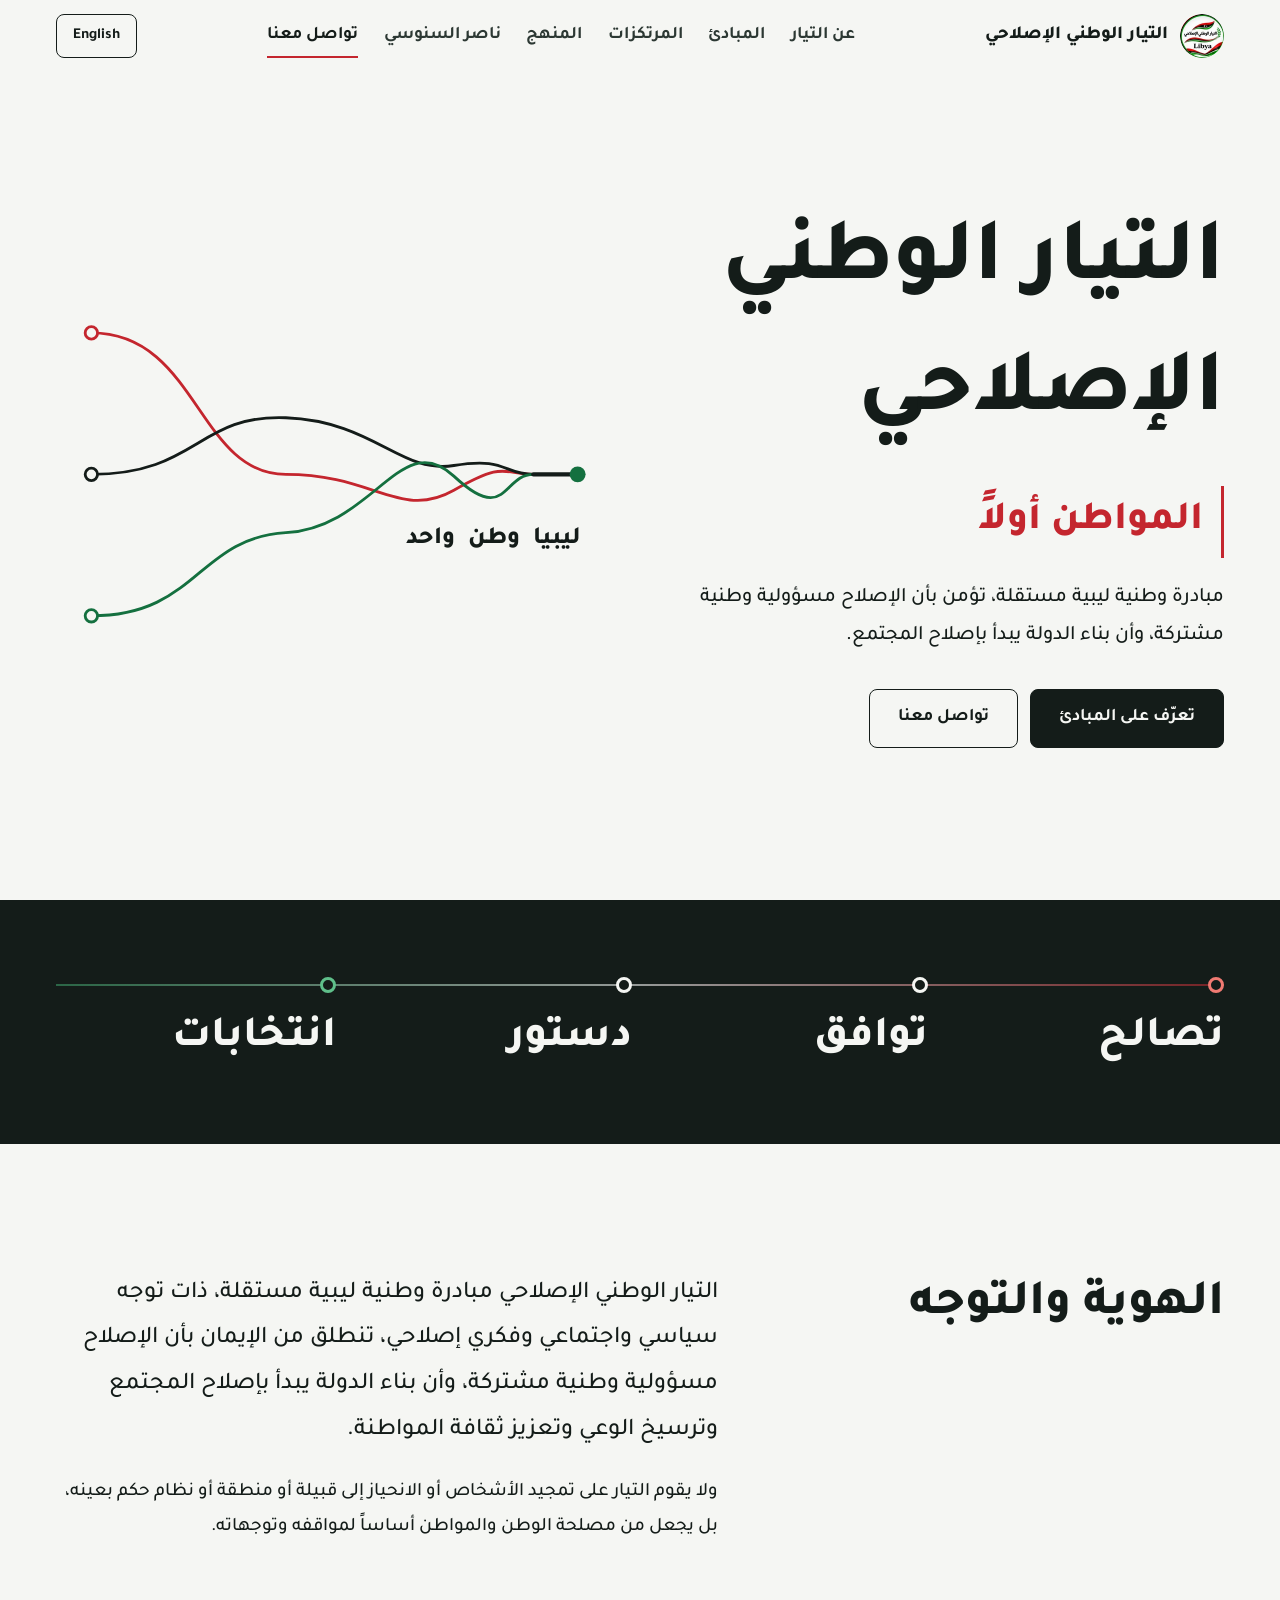
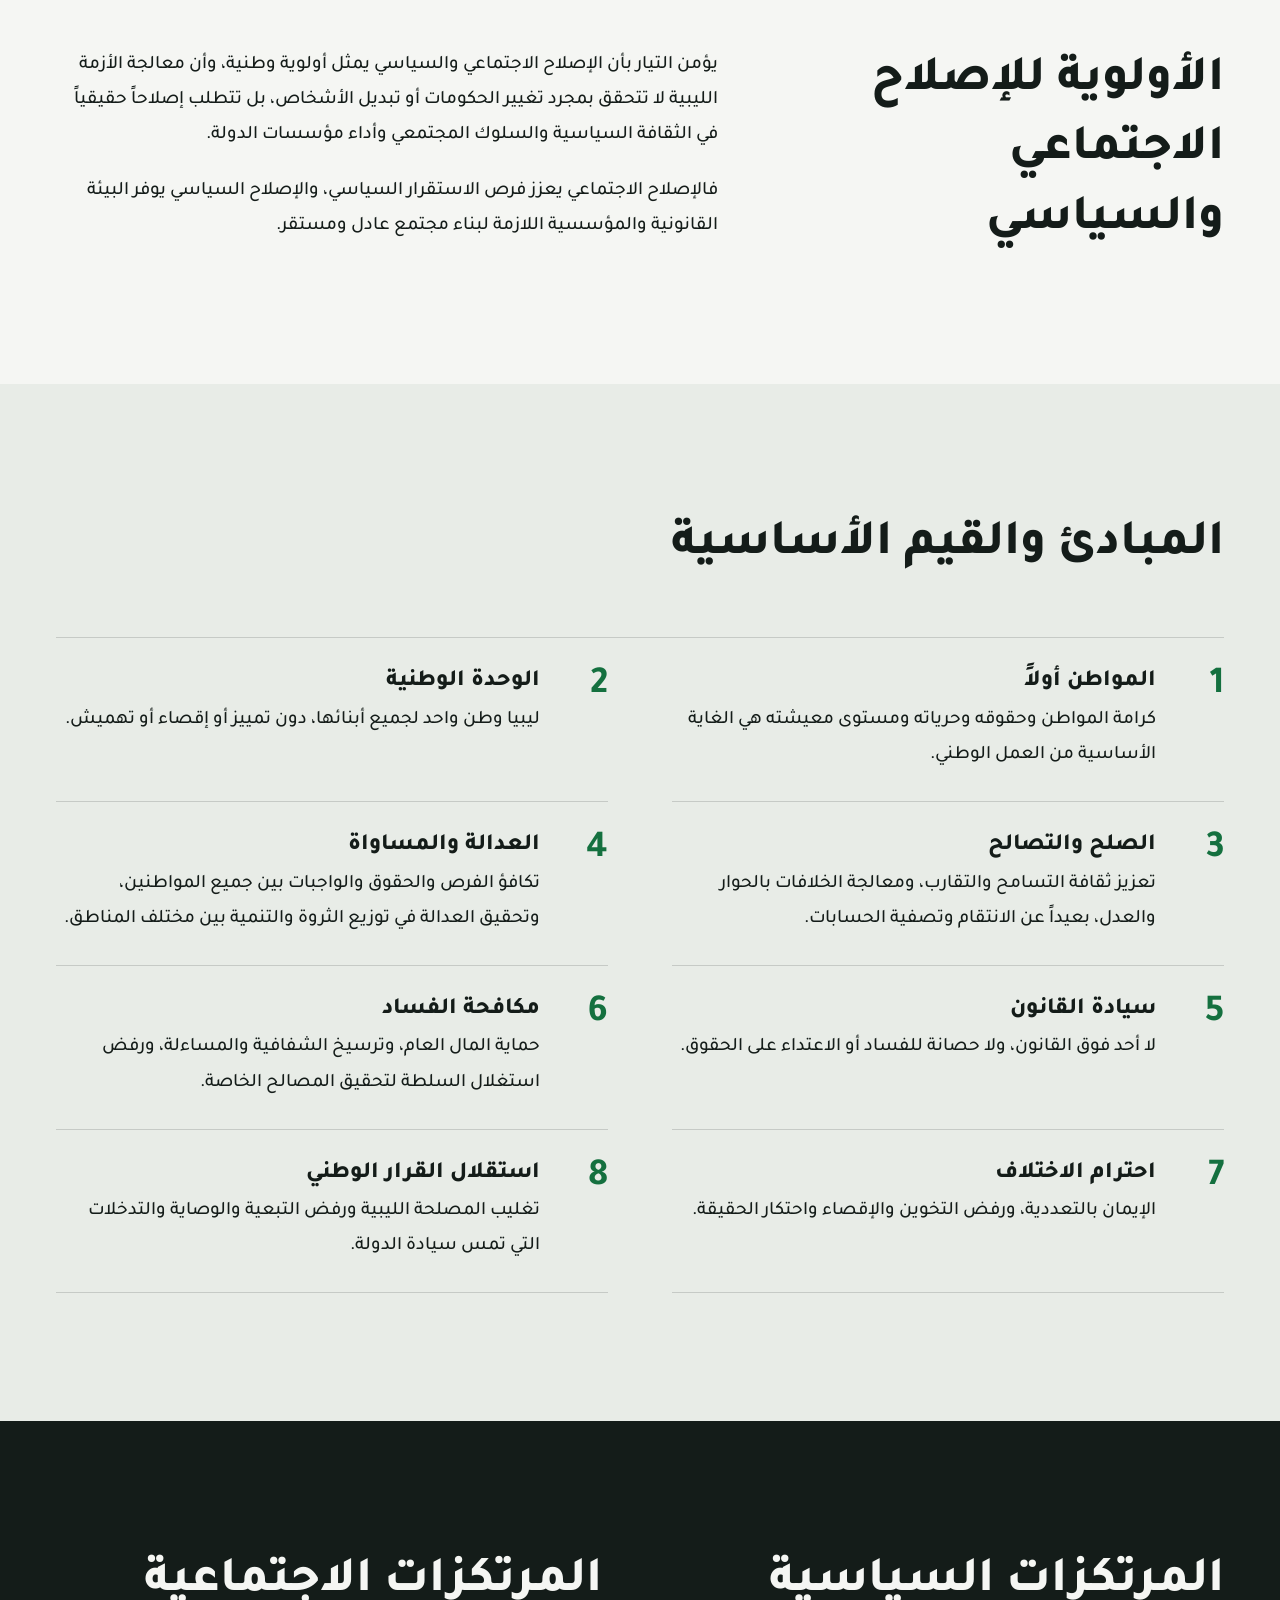
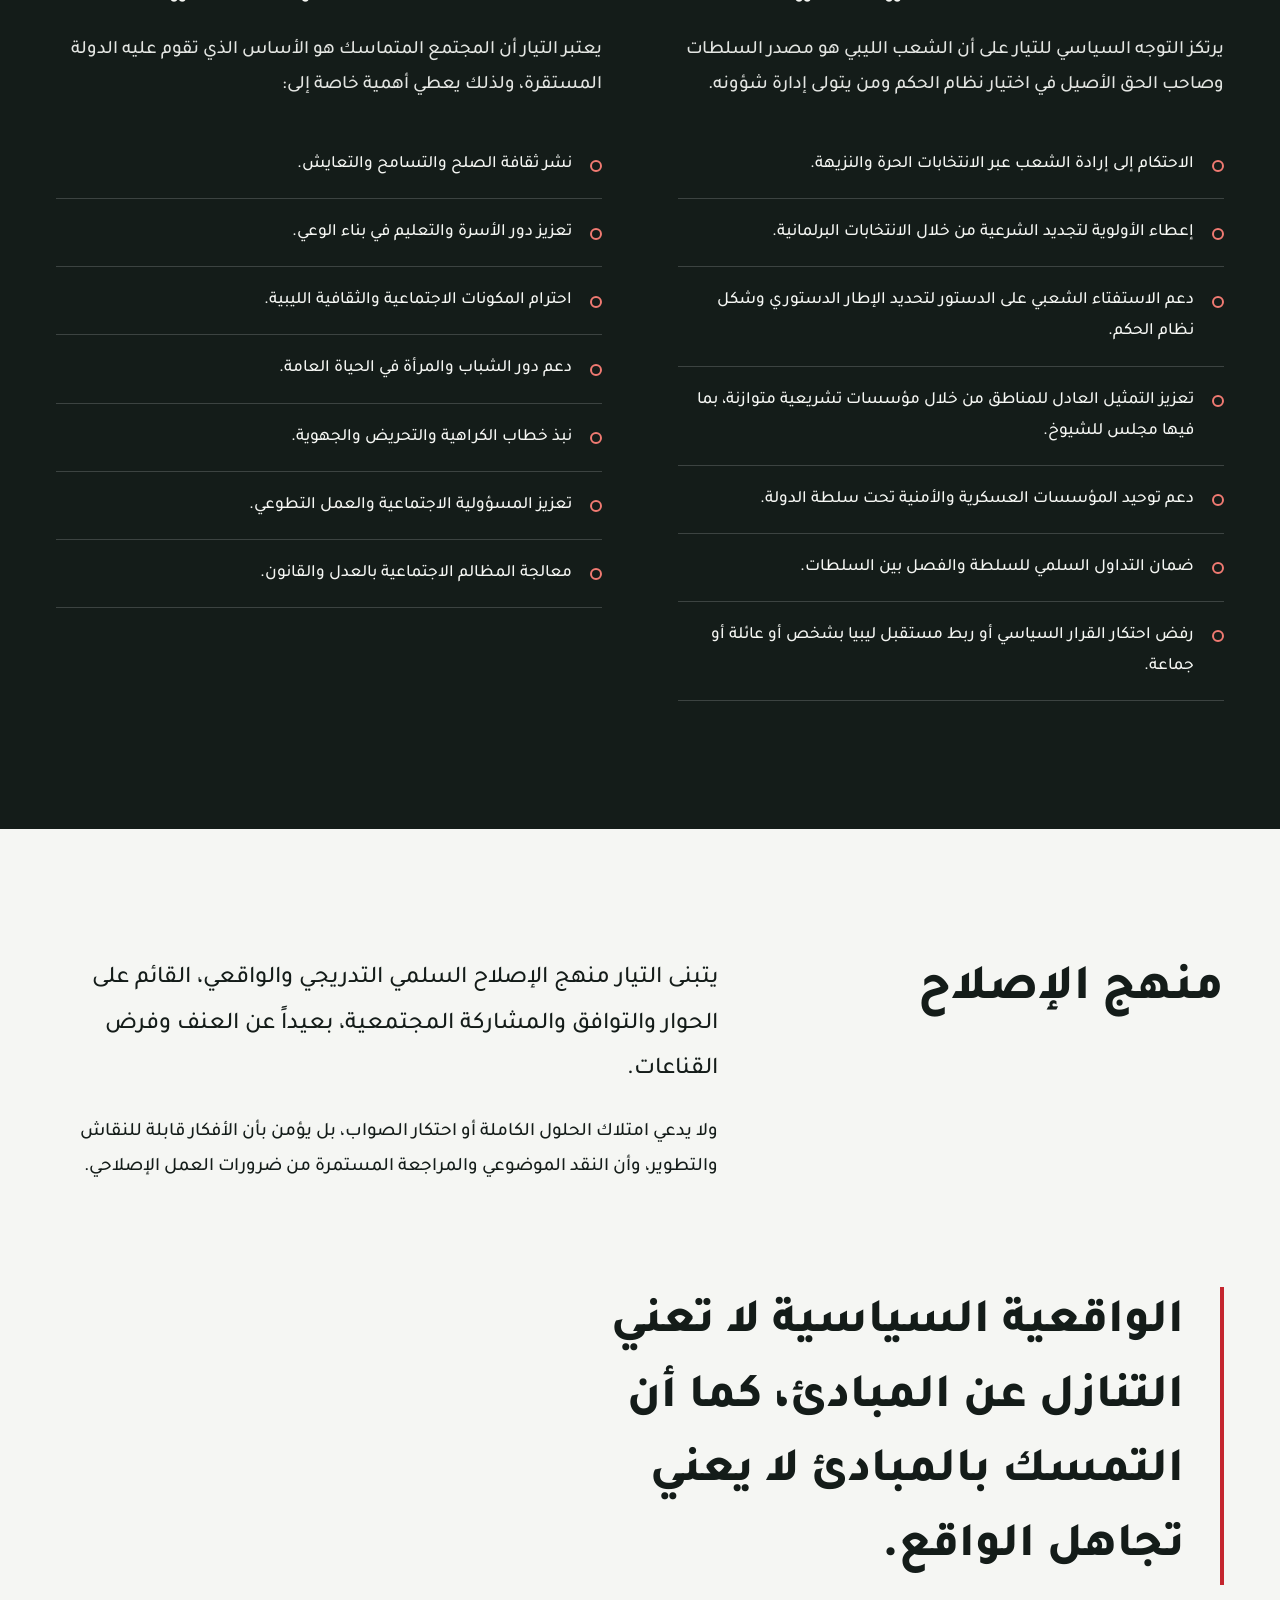
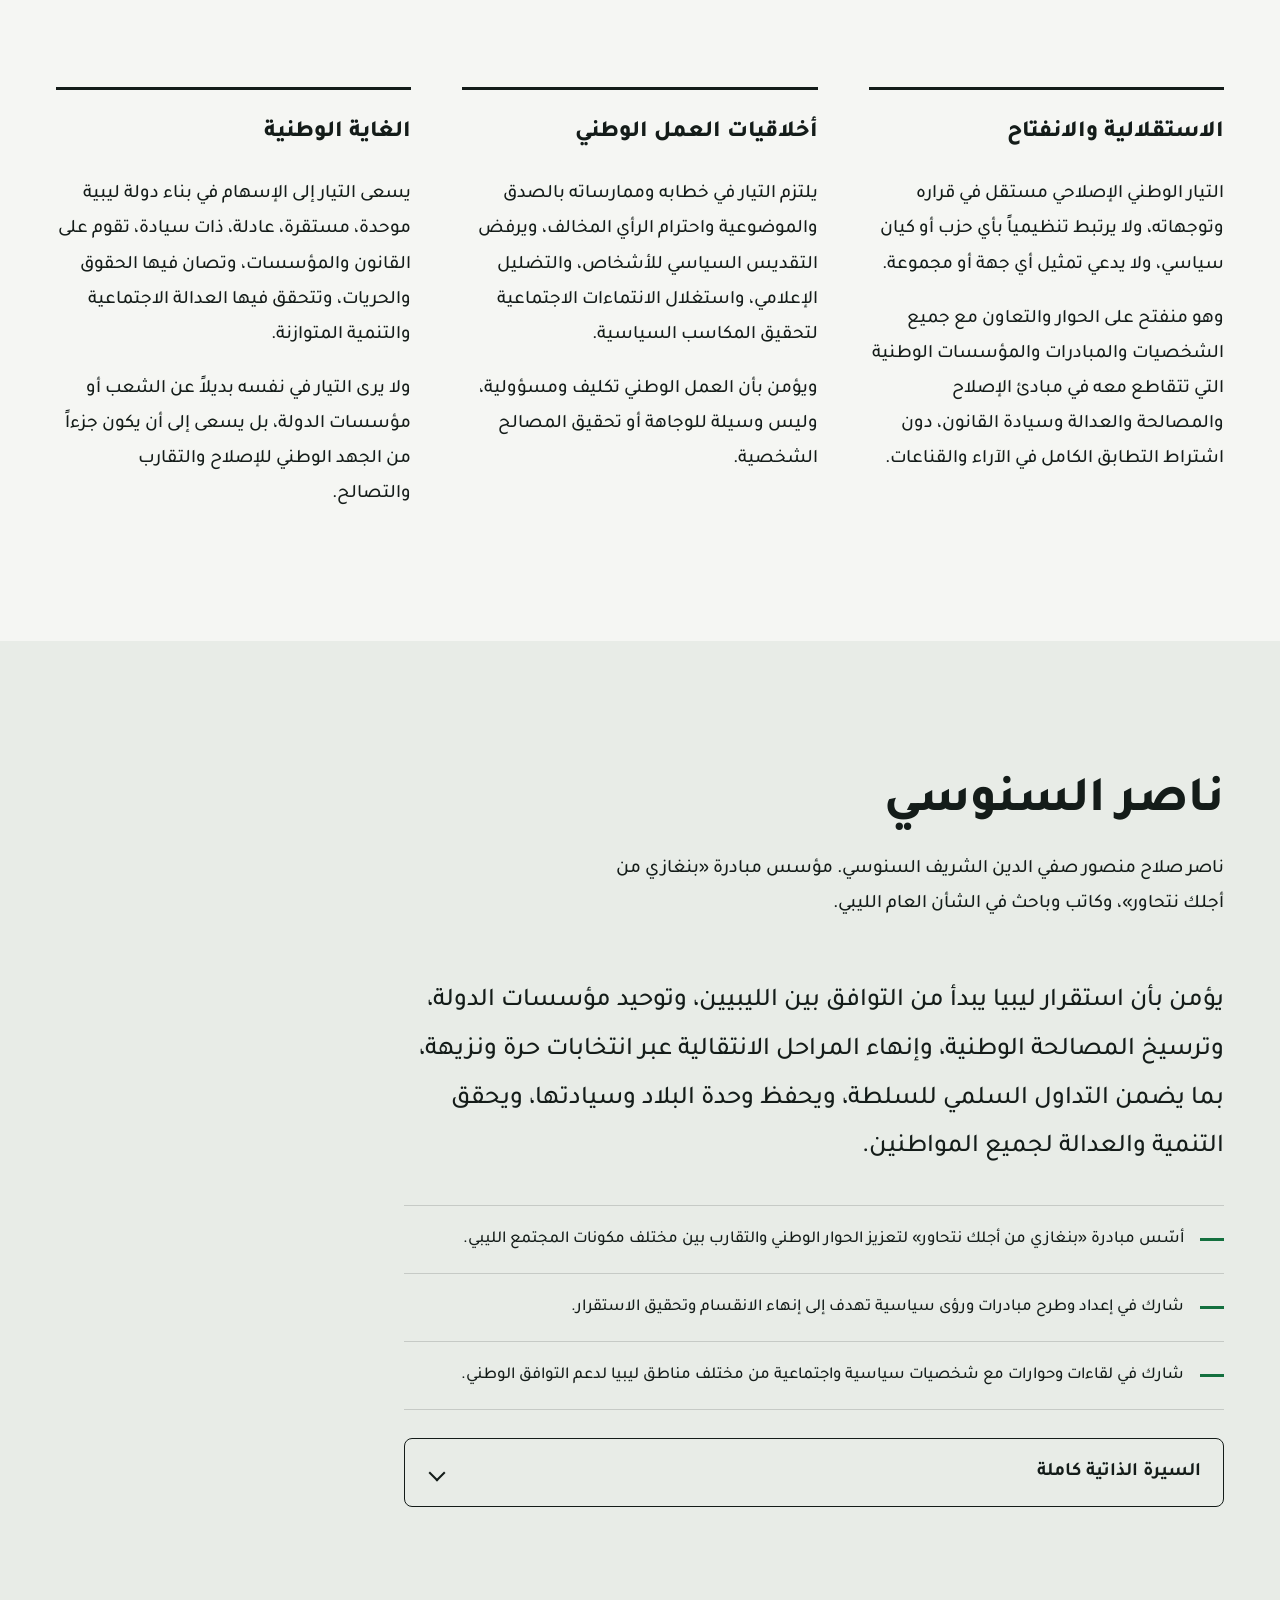
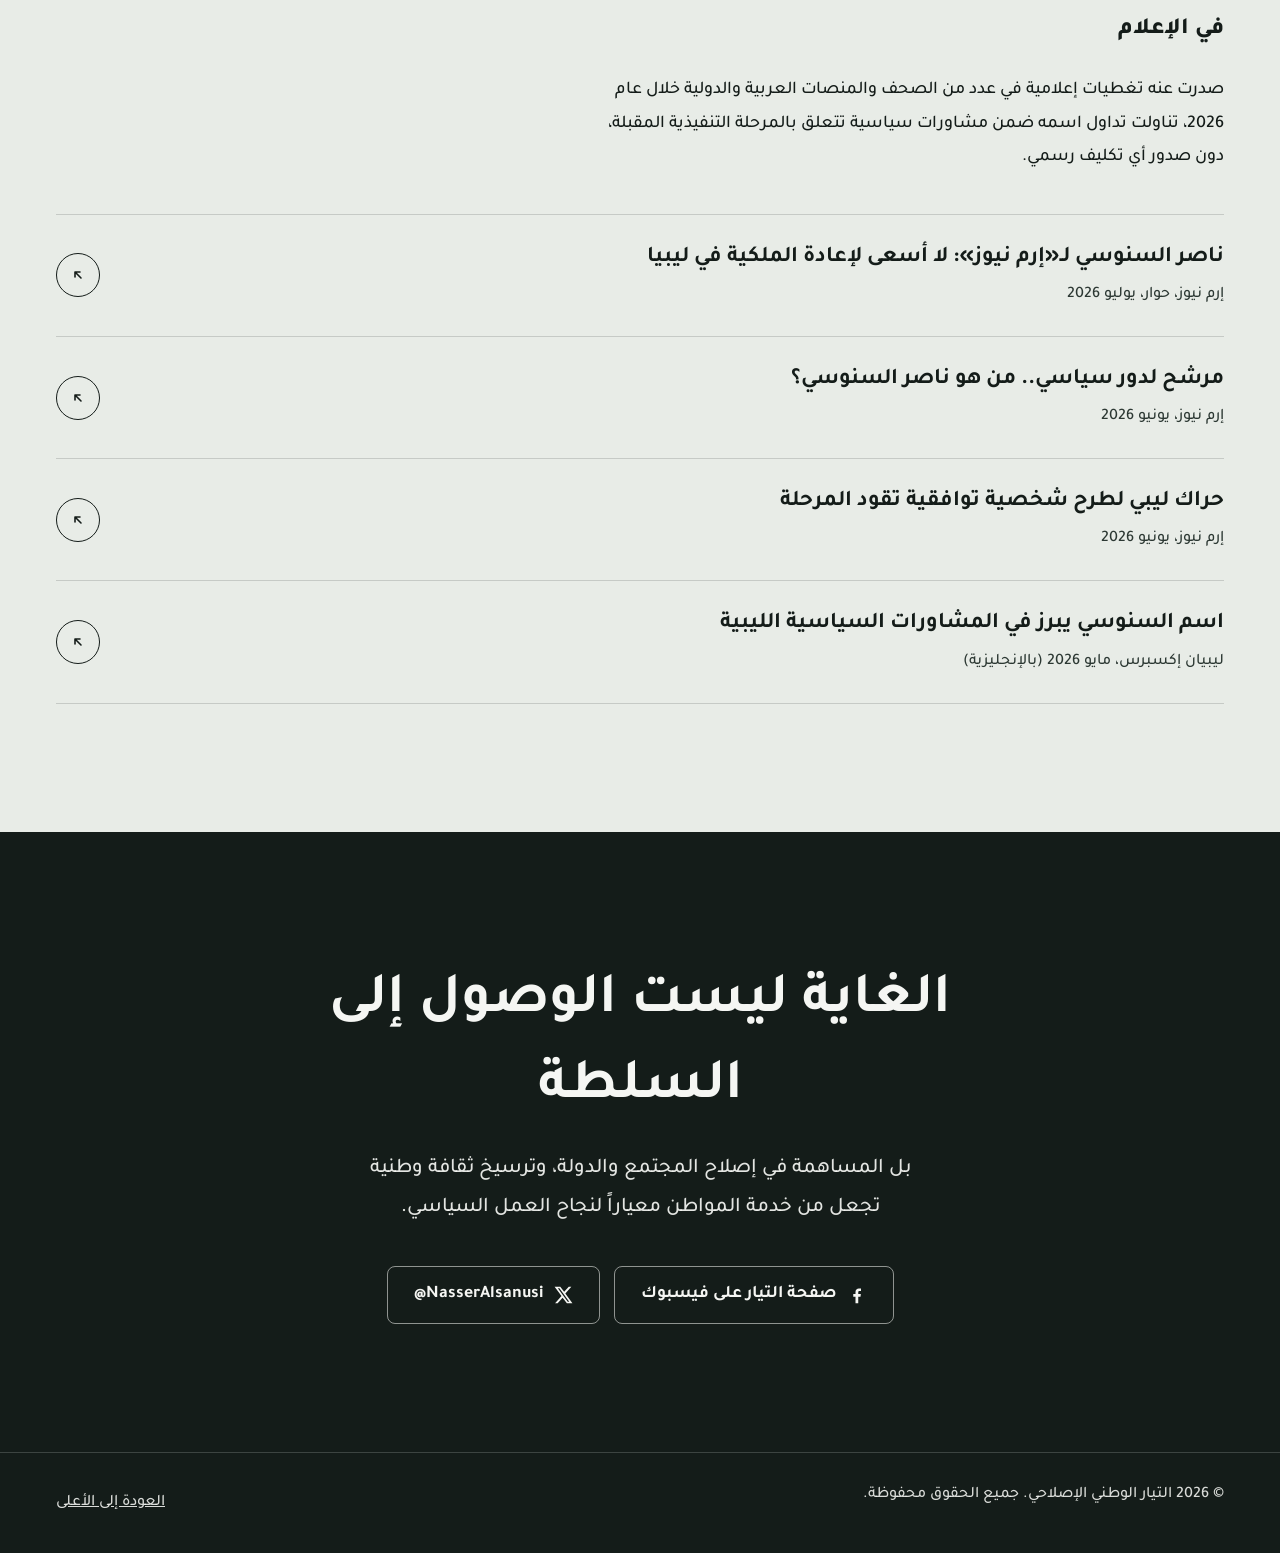
==== commit 80a4461b: "Apply QA review fixes - Remove content-visibility so nav and hero links land on the right section - " ====
--- a/index.html
+++ b/index.html
@@ -79,7 +79,7 @@
 <div class="wrap hero-grid">
 <div>
 <h1>
-<span class="l"><span>التيار الوطني</span></span><span class="l"><span>الإصلاحي</span></span>
+<span class="l"><span>التيار الوطني</span></span> <span class="l"><span>الإصلاحي</span></span>
 </h1>
 <p class="lead fade d1">
 المواطن أولاً
@@ -103,7 +103,7 @@
 <circle class="ring" cx="590" cy="300" r="9"></circle>
 </g>
 <g direction="rtl" text-anchor="middle">
-<text class="goal" word-spacing="8" x="520" y="354">ليبيا وطن واحد</text>
+<text class="goal" word-spacing="8" x="495" y="378">ليبيا وطن واحد</text>
 </g>
 </svg>
 </div>
--- a/assets/styles.css
+++ b/assets/styles.css
@@ -1,6 +1,6 @@
 /* ==========================================================
-   Nasser Al-Senussi — official website
-   Palette: sea-salt paper, deep Mediterranean ink, sea teal, brass
+   National Reform Movement (التيار الوطني الإصلاحي)
+   Palette: off-white paper, near-black ink, flag red and green
    ========================================================== */
 
 @font-face{font-family:"Tajawal";font-weight:400;font-display:swap;src:url(fonts/tajawal-arabic-400-normal.woff2) format("woff2");unicode-range:U+0600-06FF,U+0750-077F,U+0870-088E,U+0890-0891,U+0898-08E1,U+08E3-08FF,U+200C-200E,U+2010-2011,U+204F,U+2E41,U+FB50-FDFF,U+FE70-FE74,U+FE76-FEFC}
@@ -63,13 +63,14 @@
 .site-header.hide{transform:translateY(-100%)}
 .bar{display:flex;align-items:center;justify-content:space-between;gap:16px;height:72px}
 .brand{display:flex;align-items:center;gap:12px;text-decoration:none;font-family:var(--display);font-weight:800;font-size:1.15rem;line-height:1.3}
-.brand img{width:44px;height:44px;flex:none;border-radius:50%}
+.brand picture{flex:none;display:block;width:44px;height:44px}
+.brand img{width:44px;height:44px;border-radius:50%}
 .nav{display:flex;align-items:center;gap:clamp(14px,2vw,28px)}
 .nav a{text-decoration:none;font-size:1.02rem;font-weight:500;color:var(--ink-soft);padding:6px 0;background:linear-gradient(var(--brass),var(--brass)) no-repeat 0 100%/0 2px;transition:color .2s,background-size .3s var(--ease)}
 html[dir="rtl"] .nav a{background-position:100% 100%}
 .nav a:hover,.nav a.active{color:var(--ink);background-size:100% 2px}
 .tools{display:flex;align-items:center;gap:10px}
-.lang{display:inline-flex;align-items:center;text-decoration:none;font:700 .95rem/1 "Tajawal","Plex Latin",system-ui,sans-serif;color:var(--ink);background:transparent;border:1.5px solid var(--ink);border-radius:8px;padding:10px 16px;min-height:42px;cursor:pointer;transition:background .2s,color .2s}
+.lang{display:inline-flex;align-items:center;text-decoration:none;font:700 .95rem/1 "Tajawal","Plex Latin",system-ui,sans-serif;color:var(--ink);background:transparent;border:1.5px solid var(--ink);border-radius:8px;padding:10px 16px;min-height:44px;cursor:pointer;transition:background .2s,color .2s}
 .lang:hover{background:var(--ink);color:var(--paper)}
 .menu-btn{display:none;width:44px;height:44px;border:0;background:transparent;cursor:pointer;position:relative}
 .menu-btn span{position:absolute;inset-inline:10px;height:2px;background:var(--ink);transition:transform .3s var(--ease),top .3s var(--ease)}
@@ -157,19 +158,12 @@
 .vision li::before{content:"";position:absolute;inset-inline-start:0;top:calc(22px + .62em);width:12px;height:12px;border-radius:50%;border:2.5px solid var(--brass-soft);transition:background .3s}
 .vision li:hover::before{background:var(--brass-soft)}
 
-/* initiative */
-.initiative{display:grid;grid-template-columns:minmax(0,1fr) minmax(0,1fr);gap:clamp(28px,5vw,80px);align-items:center}
-.initiative h2{font-family:var(--display);font-weight:700;font-size:clamp(2.2rem,5.6vw,4.2rem);line-height:1.2}
-html[lang="ar"] .initiative h2{line-height:1.45}
-.initiative .kicker{color:var(--sea);font-weight:600;margin-bottom:14px}
-.initiative p.body{font-size:1.15rem;max-width:46ch}
 
 /* experience */
 .exp{display:grid;gap:0;border-top:1px solid var(--line)}
 .exp li{padding:24px 0;border-bottom:1px solid var(--line);font-size:1.12rem;max-width:none;display:grid;grid-template-columns:24px 1fr;gap:16px;align-items:start}
 .exp li::before{content:"";width:24px;height:3px;background:var(--sea);margin-top:.85em}
 
-.cols{display:grid;grid-template-columns:repeat(2,minmax(0,1fr));gap:clamp(36px,6vw,88px);margin-top:clamp(48px,7vw,88px)}
 .sub{font-family:var(--display);font-weight:700;font-size:1.45rem;margin-bottom:22px}
 .edu li{display:grid;grid-template-columns:76px 1fr;gap:16px;padding:16px 0;border-bottom:1px solid var(--line)}
 .edu .yr{font-family:var(--display);font-weight:700;font-size:1.3rem;color:var(--sea);line-height:1.5}
@@ -206,9 +200,9 @@
 .site-footer a{color:inherit}
 
 /* ---------- responsive ---------- */
-@media (max-width:900px){
+@media (max-width:1099px){
   .menu-btn{display:block}
-  .nav{position:fixed;inset:0;top:0;background:var(--paper);flex-direction:column;justify-content:center;gap:6px;opacity:0;visibility:hidden;transition:opacity .3s,visibility .3s;z-index:-1}
+  .nav{position:fixed;inset:0;top:0;background:var(--paper);flex-direction:column;justify-content:safe center;overflow-y:auto;padding-block:84px 24px;gap:6px;opacity:0;visibility:hidden;transition:opacity .3s,visibility .3s;z-index:-1}
   .nav a{font-family:var(--display);font-weight:700;font-size:1.7rem;color:var(--ink);padding:10px 0;transform:translateY(14px);opacity:0;transition:transform .45s var(--ease),opacity .45s}
   .menu-open .nav{opacity:1;visibility:visible}
   .menu-open .nav a{transform:none;opacity:1}
@@ -216,11 +210,10 @@
   .menu-open{overflow:hidden}
   .menu-open .site-header{background:var(--paper);transform:none!important;backdrop-filter:none!important;-webkit-backdrop-filter:none!important}
   .hero{padding-block:104px 56px;min-height:auto}
-  .hero-grid,.about-grid,.has-photo .about-grid,.initiative{grid-template-columns:1fr}
+  .hero-grid,.about-grid,.has-photo .about-grid{grid-template-columns:1fr}
   .weave{order:2;max-width:460px;margin-inline:auto;width:100%}
   .portrait{max-width:260px}
-  .vision,.cols{grid-template-columns:1fr}
-  .press a{grid-template-columns:1fr auto}
+  .vision,  .press a{grid-template-columns:1fr auto}
 }
 @media (max-width:520px){
   body{font-size:1rem}
@@ -256,7 +249,7 @@
 .prose .big{font-size:clamp(1.2rem,2vw,1.5rem);font-weight:500;line-height:1.65}
 html[lang="ar"] .prose .big{line-height:1.9}
 .principles{display:grid;grid-template-columns:repeat(2,minmax(0,1fr));gap:0 clamp(28px,5vw,72px);counter-reset:p;border-top:1px solid var(--line)}
-.principles li{counter-increment:p;display:grid;grid-template-columns:56px 1fr;gap:4px 12px;padding:28px 0;border-bottom:1px solid var(--line)}
+.principles li{counter-increment:p;display:grid;grid-template-columns:56px 1fr;grid-template-rows:auto 1fr;align-content:start;gap:4px 12px;padding:28px 0;border-bottom:1px solid var(--line)}
 .principles li::before{content:counter(p);grid-row:1/3;font-family:var(--display);font-weight:700;font-size:2.4rem;line-height:1.1;color:var(--sea)}
 .principles h3{font-family:var(--display);font-weight:700;font-size:1.45rem;line-height:1.4}
 .principles p{color:var(--ink);grid-column:2}
@@ -276,7 +269,7 @@
 .cv{margin-top:28px;border:1.5px solid var(--ink);border-radius:8px;overflow:hidden}
 .cv summary{list-style:none;cursor:pointer;display:flex;align-items:center;justify-content:space-between;gap:16px;padding:16px 22px;font-weight:600;min-height:56px}
 .cv summary::-webkit-details-marker{display:none}
-.cv summary i{width:12px;height:12px;border-inline-end:2px solid;border-bottom:2px solid;transform:rotate(45deg);transition:transform .3s var(--ease);margin-inline-end:4px}
+.cv summary i{width:12px;height:12px;border-right:2px solid;border-bottom:2px solid;transform:rotate(45deg);transition:transform .3s var(--ease);margin-inline-end:4px}
 .cv[open] summary i{transform:rotate(-135deg)}
 .cv summary:hover{background:rgba(20,28,25,.05)}
 .cv-body{padding:8px 22px 26px;animation:open .45s var(--ease)}
@@ -292,6 +285,7 @@
   .steps li{padding-top:0;padding-inline-start:28px}
   .steps li::before{top:.45em;background:var(--brass);border-color:var(--ink)}
   .steps li:nth-child(n+3)::before{background:#3FA36C}
+  .steps li:first-child::before,.steps li:last-child::before{border-color:var(--ink)}
 }
 @media (max-width:520px){
   .principles li{grid-template-columns:44px 1fr}
@@ -308,7 +302,8 @@
 html[lang="en"] .pull{line-height:1.22}
 html[lang="en"] .head h2,html[lang="en"] .hero h1{line-height:1.12}
 
-/* below-the-fold rendering cost */
-#foundations,#approach,#nasser,#contact{content-visibility:auto;contain-intrinsic-size:auto 1200px}
 .site-footer{padding-bottom:calc(28px + env(safe-area-inset-bottom))}
 .site-footer a{display:inline-flex;align-items:center;min-height:44px}
+.brand .nm,.nav a{white-space:nowrap}
+.no-js .menu-btn{display:none}
+.dark :focus-visible,.site-footer :focus-visible{outline-color:var(--brass-soft)}
